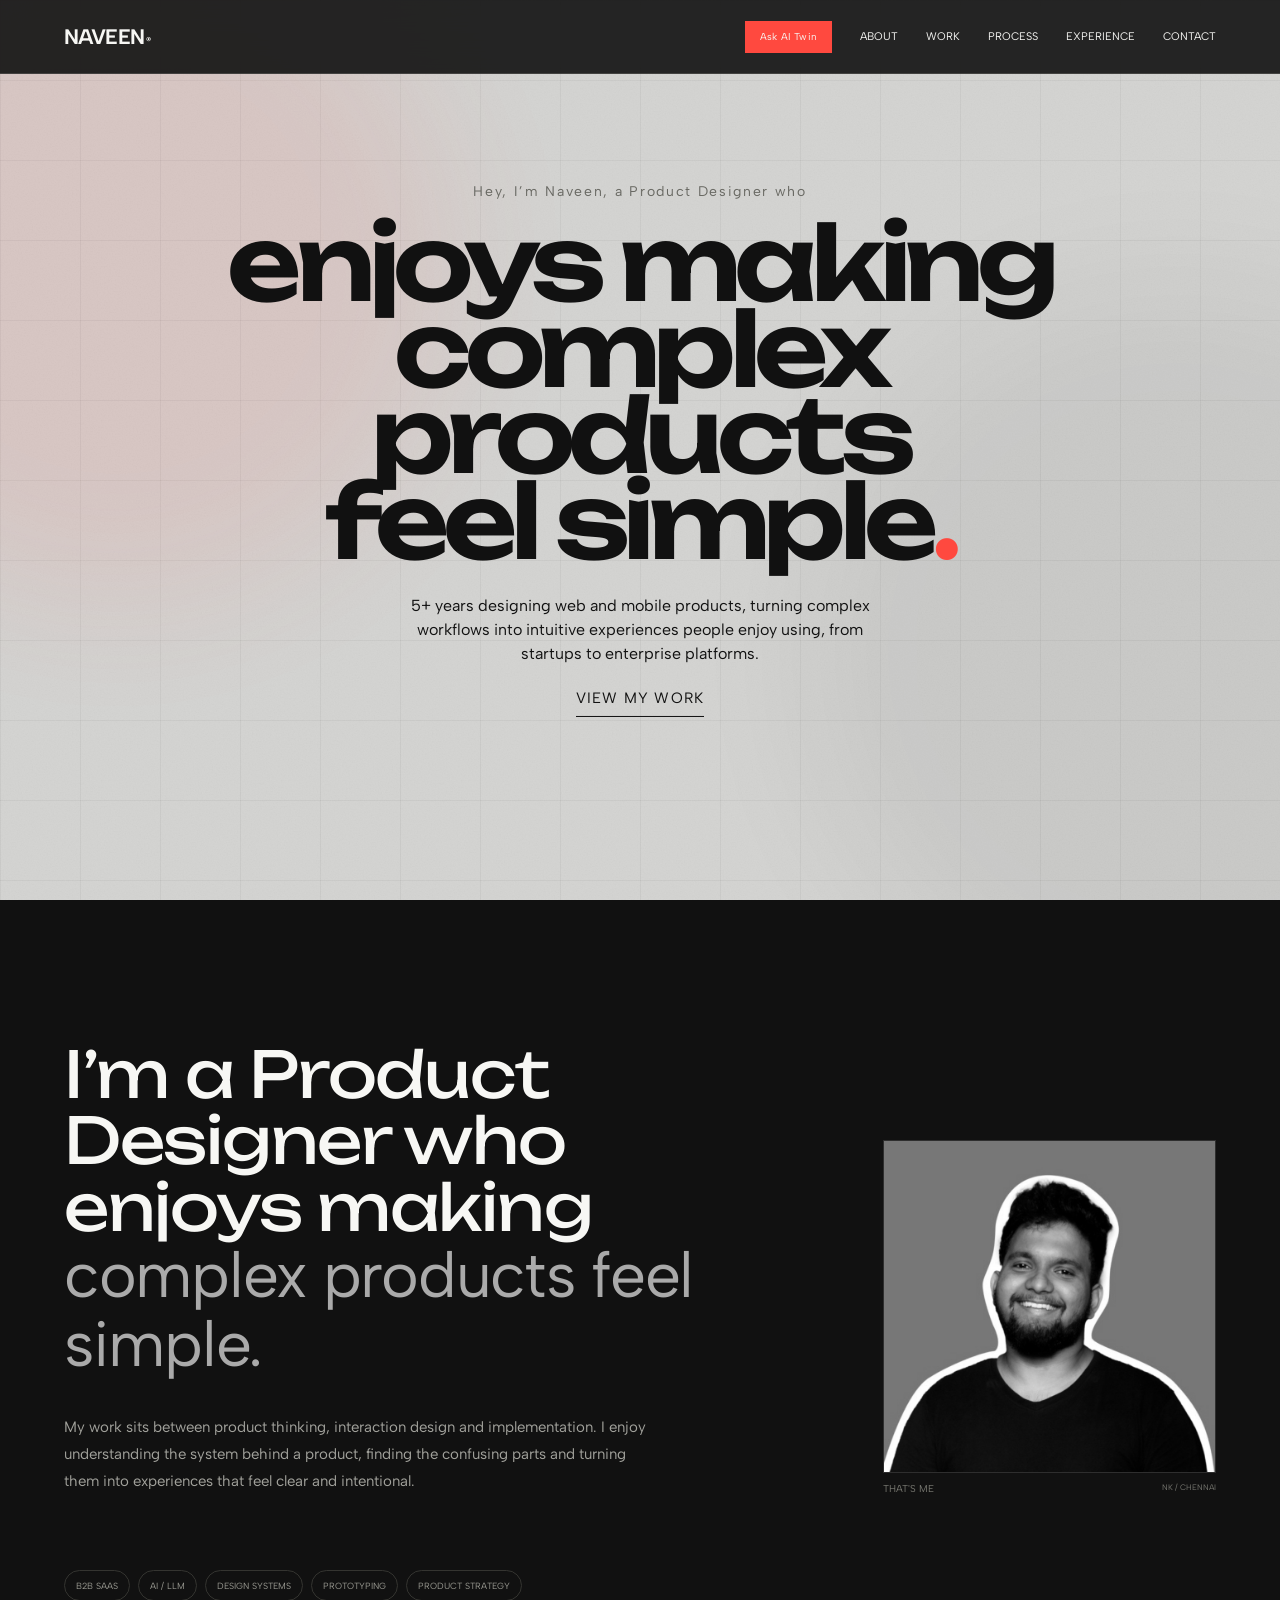
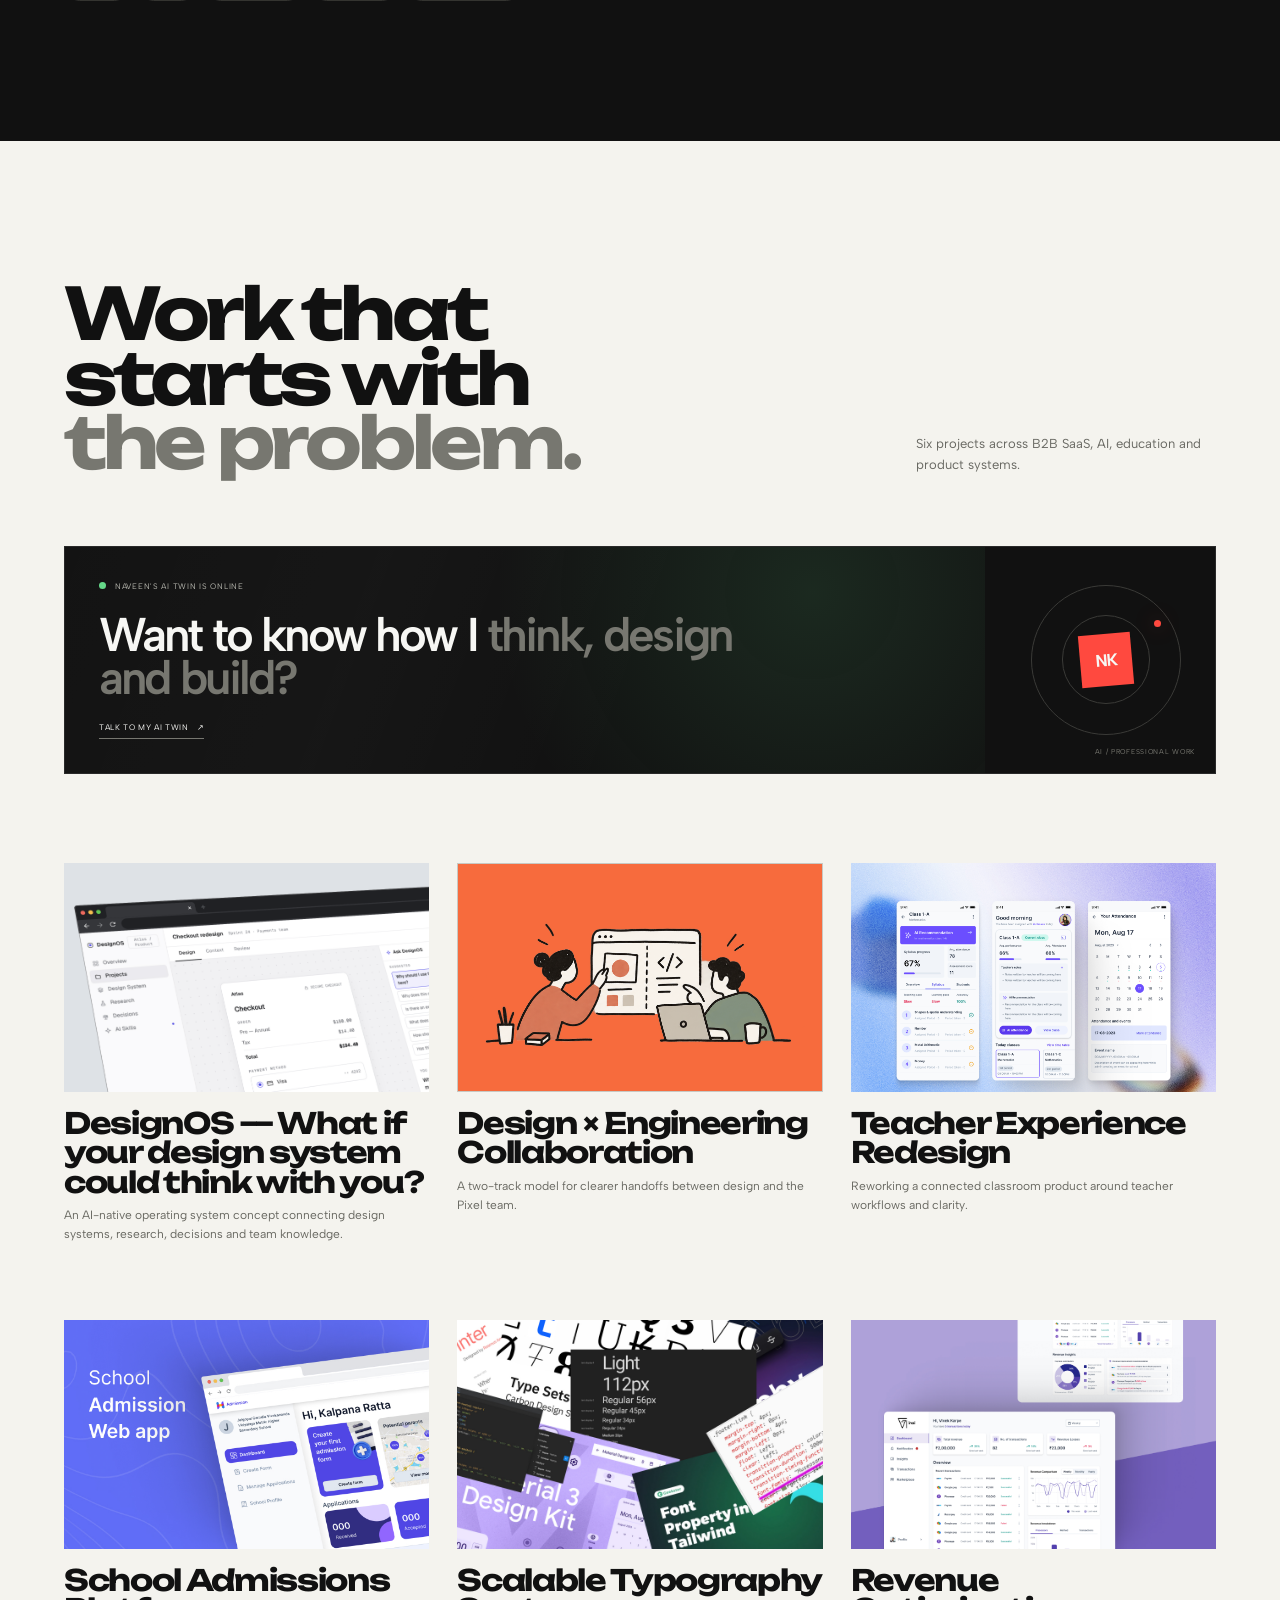
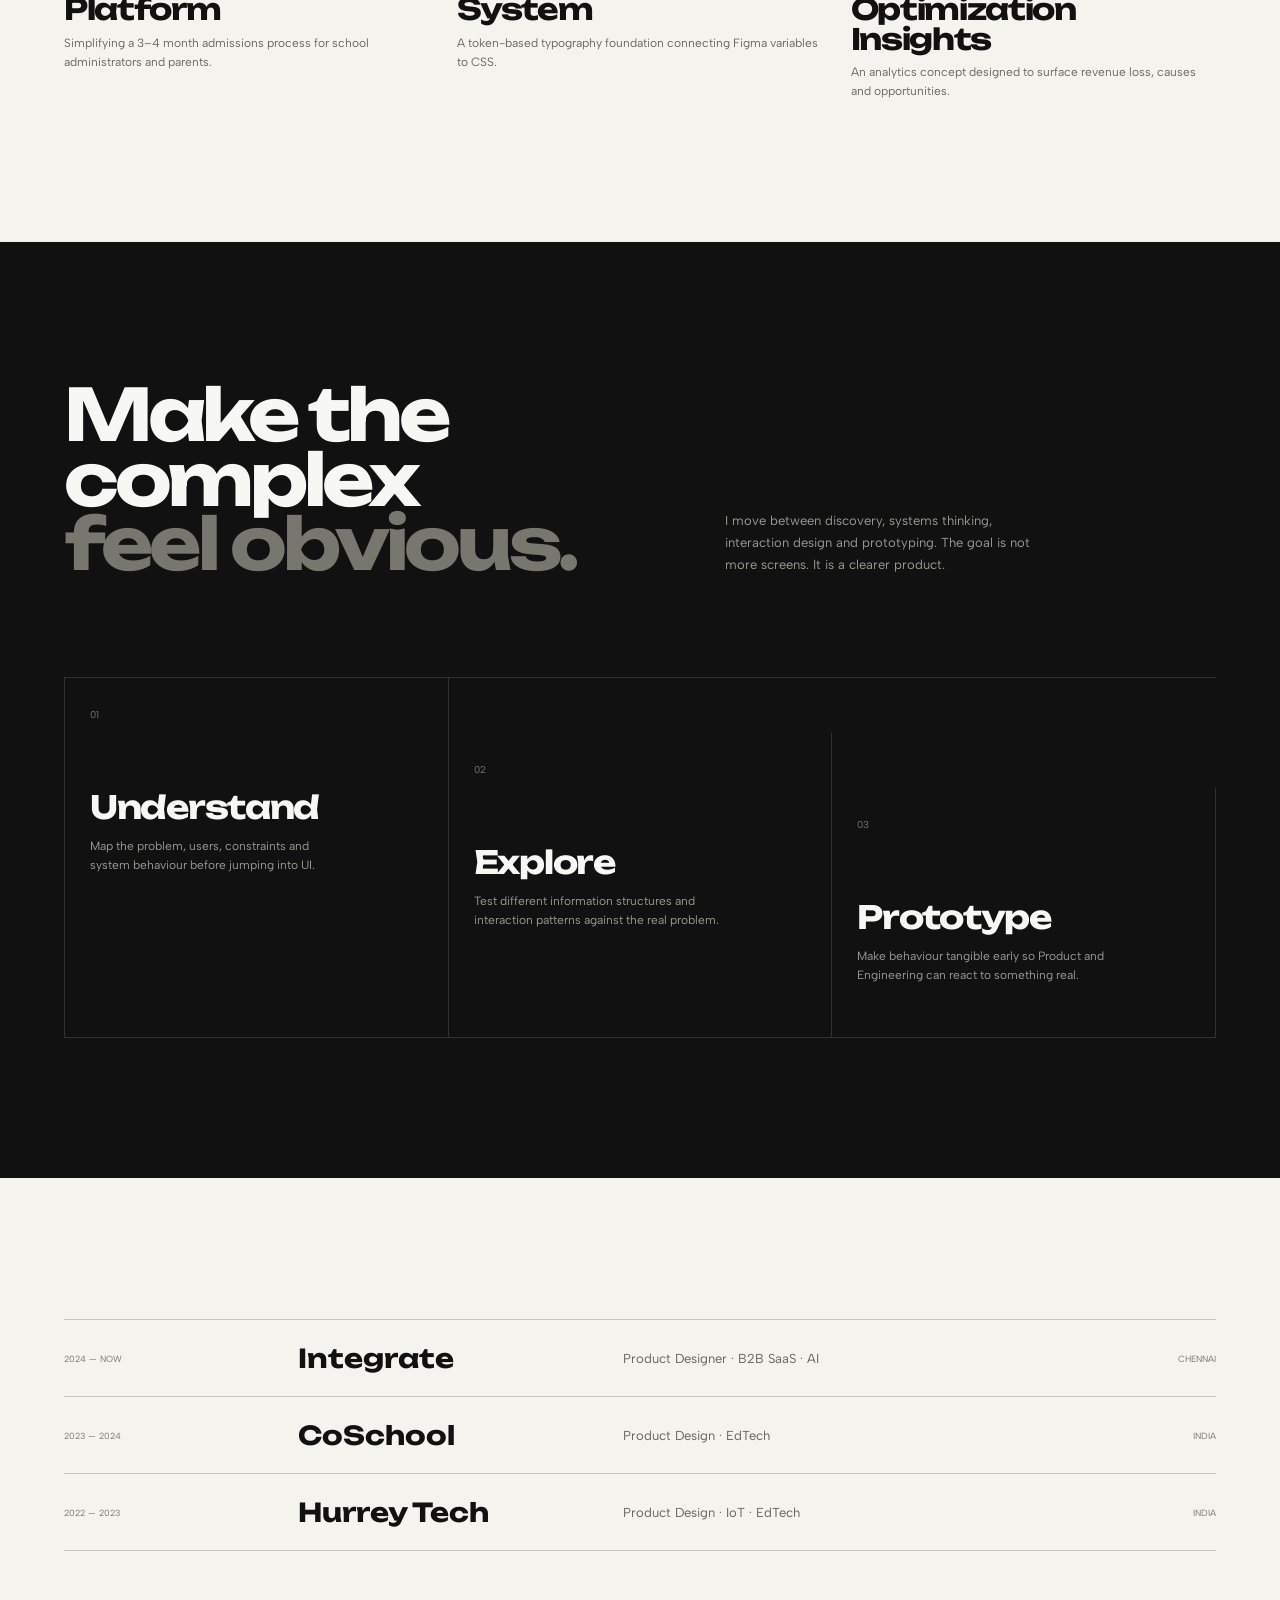
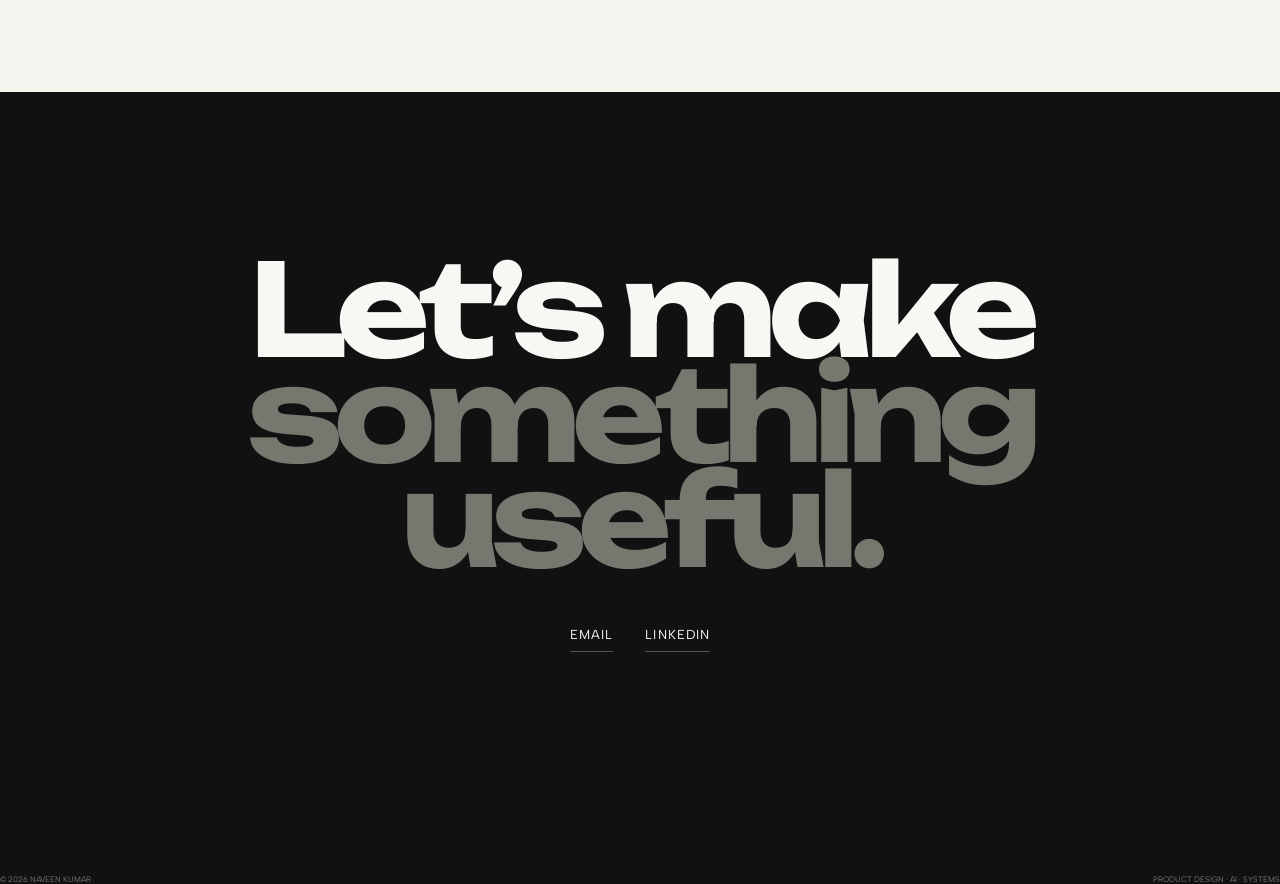
==== index.html @ 52f020a8 "added DesignOS — What if your design system could think with you?" ====
<!doctype html>
<html lang="en">
<head>
    <meta charset="UTF-8">
    <meta name="viewport" content="width=device-width, initial-scale=1.0">
    <title>Naveen Kumar | Product Designer</title>
    <meta name="description" content="Naveen Kumar is a Product Designer focused on B2B SaaS, AI, complex workflows, design systems and thoughtful digital experiences.">
    <meta name="author" content="Naveen Kumar">
    <meta name="theme-color" content="#111111">
    <link rel="canonical" href="https://naveendesigns.github.io/portfolio/">
    <link rel="icon" type="image/jpeg" href="assets/naveenprofile.jpeg">
    <link rel="apple-touch-icon" href="assets/naveenprofile.jpeg">
    <meta property="og:type" content="website">
    <meta property="og:title" content="Naveen Kumar | Product Designer">
    <meta property="og:description" content="Product Designer focused on B2B SaaS, AI, systems and complex workflows.">
    <meta property="og:url" content="https://naveendesigns.github.io/portfolio/">
    <meta name="twitter:card" content="summary_large_image">
    <link rel="preconnect" href="https://fonts.googleapis.com">
    <link rel="preconnect" href="https://fonts.gstatic.com" crossorigin>
    <link href="https://fonts.googleapis.com/css2?family=Albert+Sans:wght@400;500;600;700;800&family=Unbounded:wght@400;500;600;700;800&display=swap" rel="stylesheet">
    <link rel="stylesheet" href="style.css"><link rel="stylesheet" href="editorial-fonts.css"><link rel="stylesheet" href="font-scale.css"><link rel="stylesheet" href="hero-card.css"><link rel="stylesheet" href="font-system.css"><link rel="stylesheet" href="hero-motion.css"><link rel="stylesheet" href="typography-image.css"><link rel="stylesheet" href="home-thumbnail.css"><link rel="stylesheet" href="ai-twin.css">
</head>
<body>
    <a class="skip-link" href="#main">Skip to content</a>
    <nav class="site-nav" aria-label="Primary navigation"><a class="brand" href="#top">NAVEEN<span>®</span></a><div class="nav-links"><a href="#about">About</a><a href="#work">Work</a><a href="#process">Process</a><a href="#experience">Experience</a><a href="#contact">Contact</a></div><a class="ai-twin-nav" href="#ai-twin">Ask AI Twin</a><button class="menu-toggle" aria-label="Open menu" aria-expanded="false">MENU</button></nav>
    <div class="mobile-menu" aria-hidden="true"><a href="#about">About</a><a href="#work">Work</a><a href="#process">Process</a><a href="#experience">Experience</a><a href="#contact">Contact</a></div>
    <main id="main">
        <section class="hero" id="top" aria-labelledby="hero-title"><div class="hero-canvas"><div class="hero-center"><p class="hero-kicker">Hey, I’m Naveen, a Product Designer who</p><h1 id="hero-title" tabindex="0" role="button" aria-controls="editorial-card" aria-expanded="true"><span>enjoys making</span><span>complex products</span><span>feel simple<span class="dot">.</span></span></h1><p class="hero-intro">5+ years designing web and mobile products, turning complex workflows into intuitive experiences people enjoy using, from startups to enterprise platforms.</p><a class="hero-cta" href="#work">VIEW MY WORK</a></div><div class="hero-card" id="editorial-card" aria-label="Personal notes"><div class="hero-card-top"><span>NK</span><button class="card-close" type="button" aria-label="Close personal card">×</button></div><div class="hero-card-copy"><div class="hero-emoji" aria-hidden="true">🧠</div><h2 class="card-title">I like products with a point.</h2><p class="card-description">If it makes someone’s day a little easier, happier, or better, I’m interested.</p></div><div class="hero-card-controls" aria-label="Personal card navigation"><button class="card-nav card-prev" type="button" aria-label="Previous card"><span>←</span><span>PREVIOUS</span></button><span class="card-progress" aria-live="polite">01 / 05</span><button class="card-nav card-next" type="button" aria-label="Next card"><span>NEXT</span><span>→</span></button></div></div><div class="hero-bottom"><span>CHENNAI / INDIA</span><span class="hero-rule"></span><span>B2B SAAS · AI / LLM · SYSTEMS</span></div></div></section>
        <section class="about section-dark" id="about"><div class="about-layout"><div class="about-copy"><p class="display-copy">I’m a Product Designer who enjoys making <em>complex products feel simple.</em></p><p class="body-copy">My work sits between product thinking, interaction design and implementation. I enjoy understanding the system behind a product, finding the confusing parts and turning them into experiences that feel clear and intentional.</p></div><div class="portrait-panel"><div class="portrait-frame"><img src="assets/naveenprofile.jpeg" alt="Naveen Kumar smiling in a black shirt"></div><div class="portrait-caption"><span>THAT'S ME</span><span>NK / CHENNAI</span></div></div></div><div class="about-tags"><span>B2B SAAS</span><span>AI / LLM</span><span>DESIGN SYSTEMS</span><span>PROTOTYPING</span><span>PRODUCT STRATEGY</span></div></section>
        <section class="work section-light" id="work"><div class="section-heading-row"><h2>Work that starts with<br><em>the problem.</em></h2><p>Six projects across B2B SaaS, AI, education and product systems.</p></div>
        <div class="ai-twin-wrap">
            <a class="ai-twin-card" id="ai-twin" href="#ai-twin" aria-label="Open Naveen's AI Twin">
                <div class="ai-twin-content">
                    <div class="ai-twin-status"><span class="ai-twin-status-dot" aria-hidden="true"></span><span>Naveen's AI Twin is online</span></div>
                    <h3 class="ai-twin-title">Want to know how I <em>think, design and build?</em></h3>
                    <span class="ai-twin-cta">TALK TO MY AI TWIN <span aria-hidden="true">↗</span></span>
                </div>
                <div class="ai-twin-action" aria-hidden="true"><div class="ai-twin-orbit"><div class="ai-twin-mark">NK</div></div></div>
            </a>
        </div>
        <div class="projects-grid">
            <a class="project-card project-featured" href="case-studies/designos.html"><div class="project-visual visual-campaign"><img src="assets/DesignOS.png" alt="DesignOS" loading="lazy"></div><h3>DesignOS — What if your design system could think with you?</h3><p>An AI-native operating system concept connecting design systems, research, decisions and team knowledge.</p></a>
            <a class="project-card" href="case-studies/design-engineering-collaboration.html"><div class="project-visual visual-system"><img src="assets/design-engineering-collaboration.png" alt="Design × Engineering Collaboration" loading="lazy"></div><h3>Design × Engineering Collaboration</h3><p>A two-track model for clearer handoffs between design and the Pixel team.</p></a>
            <a class="project-card" href="case-studies/teacher-experience.html"><div class="project-visual visual-teacher"><img src="assets/teacher-experience.jpg" alt="Teacher Experience Redesign" loading="lazy"></div><h3>Teacher Experience Redesign</h3><p>Reworking a connected classroom product around teacher workflows and clarity.</p></a>
            <a class="project-card" href="case-studies/school-admissions.html"><div class="project-visual visual-admissions"><img src="assets/school-admissions.jpg" alt="School Admissions Platform" loading="lazy"></div><h3>School Admissions Platform</h3><p>Simplifying a 3–4 month admissions process for school administrators and parents.</p></a>
            <a class="project-card" href="case-studies/typography-system-native.html"><div class="project-visual visual-type"><img src="assets/typographysystem.jpg" alt="Scalable Typography System" loading="lazy"></div><h3>Scalable Typography System</h3><p>A token-based typography foundation connecting Figma variables to CSS.</p></a>
            <a class="project-card" href="case-studies/revenue-optimization.html"><div class="project-visual visual-revenue"><img src="assets/revenue-optimization.jpg" alt="Revenue Optimization Insights" loading="lazy"></div><h3>Revenue Optimization Insights</h3><p>An analytics concept designed to surface revenue loss, causes and opportunities.</p></a>
        </div></section>
        <section class="process section-dark" id="process"><div class="process-heading"><h2>Make the complex<br><em>feel obvious.</em></h2><p>I move between discovery, systems thinking, interaction design and prototyping. The goal is not more screens. It is a clearer product.</p></div><div class="process-grid"><article><span>01</span><h3>Understand</h3><p>Map the problem, users, constraints and system behaviour before jumping into UI.</p></article><article><span>02</span><h3>Explore</h3><p>Test different information structures and interaction patterns against the real problem.</p></article><article><span>03</span><h3>Prototype</h3><p>Make behaviour tangible early so Product and Engineering can react to something real.</p></article></div></section>
        <section class="experience section-light" id="experience"><div class="experience-list"><div class="experience-row"><span class="year">2024 — NOW</span><strong>Integrate</strong><span>Product Designer · B2B SaaS · AI</span><span>CHENNAI</span></div><div class="experience-row"><span class="year">2023 — 2024</span><strong>CoSchool</strong><span>Product Design · EdTech</span><span>INDIA</span></div><div class="experience-row"><span class="year">2022 — 2023</span><strong>Hurrey Tech</strong><span>Product Design · IoT · EdTech</span><span>INDIA</span></div></div></section>
        <section class="contact section-dark" id="contact"><div class="contact-inner"><h2>Let’s make<br><em>something useful.</em></h2><div class="contact-links"><a href="mailto:naveenmm26@gmail.com">EMAIL</a><a href="https://www.linkedin.com/in/naveenux/" target="_blank" rel="noopener">LINKEDIN</a></div></div></section>
    </main>
    <footer class="site-footer"><span>© 2026 NAVEEN KUMAR</span><span>PRODUCT DESIGN · AI · SYSTEMS</span></footer>
    <script src="https://cdn.jsdelivr.net/npm/gsap@3.12.5/dist/gsap.min.js"></script><script src="script.js"></script>
</body>
</html>
---- style.css ----
:root {
    --bg: #111111;
    --canvas: #d4d4d2;
    --paper: #f4f3ee;
    --ink: #111111;
    --muted: #686862;
    --line: rgba(17, 17, 17, 0.16);
    --dark-line: rgba(244, 243, 238, 0.14);
    --accent: #ff493f;
    --white: #f7f7f4;
    --pixel: 'Pixelify Sans', sans-serif;
    --body: 'Inter', sans-serif;
    --mono: 'Space Mono', monospace;
    --ease: cubic-bezier(0.22, 1, 0.36, 1);
    --gutter: clamp(20px, 5vw, 72px);
}
*{margin:0;padding:0;box-sizing:border-box}
html{scroll-behavior:smooth}
body{background:var(--bg);color:var(--ink);font-family:var(--body);overflow-x:hidden;-webkit-font-smoothing:antialiased}
body.menu-open{overflow:hidden}
a{color:inherit;text-decoration:none}button{font:inherit}button,a{-webkit-tap-highlight-color:transparent}::selection{background:var(--accent);color:var(--white)}
.skip-link{position:fixed;left:16px;top:-100px;z-index:999;padding:10px 14px;background:var(--accent);color:var(--white);font-family:var(--mono);font-size:11px}.skip-link:focus{top:16px}
.site-nav{position:fixed;z-index:100;top:0;left:0;width:100%;height:74px;padding:0 var(--gutter);display:flex;align-items:center;justify-content:space-between;color:var(--ink);opacity:0;transform:translateY(-100%);pointer-events:none;transition:transform .45s var(--ease),opacity .35s ease,background .4s var(--ease),color .4s var(--ease)}.site-nav.scrolled{opacity:1;transform:translateY(0);pointer-events:auto;background:rgba(17,17,17,.9);color:var(--white);border-bottom:1px solid var(--dark-line);backdrop-filter:blur(14px)}
.brand{font-family:var(--pixel);font-size:19px;font-weight:700;letter-spacing:-.04em}.brand span{font-family:var(--body);font-size:9px;margin-left:2px}.nav-links{display:flex;gap:28px;font-family:var(--mono);font-size:10px;text-transform:uppercase}.nav-links a,.mobile-menu a{transition:color .25s ease}.nav-links a:hover,.mobile-menu a:hover{color:var(--accent)}.menu-toggle{display:none;border:0;background:transparent;color:inherit;font-family:var(--mono);font-size:10px;cursor:pointer}.mobile-menu{display:none}
.hero{min-height:100vh;padding:0;background:var(--canvas)}.hero-canvas{position:relative;min-height:100vh;overflow:hidden;background:var(--canvas);border:0;width:100vw;margin:0}.hero-canvas:before{content:'';position:absolute;inset:0;background-image:linear-gradient(rgba(17,17,17,.045) 1px,transparent 1px),linear-gradient(90deg,rgba(17,17,17,.045) 1px,transparent 1px);background-size:80px 80px;pointer-events:none}
.hero-corner{position:absolute;z-index:4;top:28px;display:flex;flex-direction:column;gap:2px;font-family:var(--mono);font-size:8px;line-height:1.4;letter-spacing:.04em}.hero-corner-left{left:30px}.hero-corner-right{right:30px;text-align:right;color:var(--muted)}.asterisk{font-size:13px;line-height:1}
.hero-center{position:absolute;z-index:2;top:50%;left:50%;width:min(920px,80%);transform:translate(-50%,-50%);text-align:center}.hero-kicker{margin-bottom:20px;font-family:var(--mono);font-size:10px;letter-spacing:.12em;color:var(--muted)}.hero h1{font-family:var(--pixel);font-size:clamp(56px,7.2vw,104px);font-weight:600;line-height:.84;letter-spacing:-.065em}.hero h1>span{display:block}.hero h1 .dot{color:var(--accent)}.hero-intro{max-width:500px;margin:30px auto 22px;font-family:var(--body);font-size:15px;line-height:1.5}.hero-cta{display:inline-flex;align-items:center;gap:9px;padding-bottom:6px;border-bottom:1px solid var(--ink);font-family:var(--mono);font-size:10px;letter-spacing:.08em;transition:color .25s ease,border-color .25s ease,gap .3s var(--ease)}.hero-cta:hover{color:var(--accent);border-color:var(--accent);gap:14px}
.hero-card{position:absolute;z-index:5;left:50%;top:51%;width:280px;min-height:238px;padding:18px 19px;transform:translate(-50%,-50%) rotate(-2deg);background:rgba(255,73,63,.7);color:var(--white);box-shadow:18px 24px 50px rgba(0,0,0,.15);backdrop-filter:blur(25px);-webkit-backdrop-filter:blur(25px);transition:none}.hero-card:hover{transform:translate(-50%,-50%) scale(1.025)}.hero-card-top,.hero-card-footer{display:flex;justify-content:space-between;align-items:center;font-family:var(--mono);font-size:7px;letter-spacing:.08em}.hero-card-top{padding-bottom:10px;border-bottom:1px solid rgba(255,255,255,.3)}.hero-emoji{margin-top:23px;font-size:36px;line-height:1}.hero-card p{width:205px;margin-top:15px;font-size:11px;line-height:1.35}.card-line{display:block;width:100%;height:1px;margin-top:23px;background:rgba(255,255,255,.3)}.hero-card-footer{margin-top:11px}.hero-bottom{position:absolute;z-index:4;left:30px;right:30px;bottom:26px;display:flex;align-items:center;gap:14px;font-family:var(--mono);font-size:7px;letter-spacing:.08em}.hero-rule{flex:1;height:1px;background:rgba(17,17,17,.2)}.scroll-cue{display:flex;align-items:center;justify-content:space-between;padding:12px 2px 0;color:#666;font-family:var(--mono);font-size:8px;letter-spacing:.08em}
.section-dark,.section-light{padding:clamp(90px,11vw,160px) var(--gutter)}.section-dark{background:var(--bg);color:var(--white)}.section-light{background:var(--paper);color:var(--ink)}
.section-label{margin-bottom:50px;font-family:var(--mono);font-size:9px;letter-spacing:.1em;color:var(--muted)}.section-dark .section-label{color:#777770}
.about-layout{display:grid;grid-template-columns:minmax(0,1.35fr) minmax(280px,.65fr);gap:clamp(50px,10vw,150px);align-items:end}.display-copy{max-width:900px;font-family:var(--body);font-size:clamp(38px,5vw,72px);line-height:.96;letter-spacing:-.055em}.display-copy em,.section-heading-row em,.process-heading em,.contact h2 em{color:#777770;font-style:normal}.body-copy{max-width:590px;margin-top:36px;color:#a2a29c;font-size:14px;line-height:1.8}.portrait-panel{justify-self:end;width:min(100%,340px)}.portrait-frame{overflow:hidden;aspect-ratio:1/1;background:#202020;border:1px solid #2e2e2e}.portrait-frame img{display:block;width:100%;height:100%;object-fit:cover;filter:grayscale(100%);transition:transform .8s var(--ease),filter .5s ease}.portrait-frame:hover img{transform:scale(1.03);filter:grayscale(0)}.portrait-caption{display:flex;justify-content:space-between;margin-top:9px;font-family:var(--mono);font-size:7px;color:#777770}.about-tags{display:flex;flex-wrap:wrap;gap:8px;margin-top:75px}.about-tags span{padding:9px 11px;border:1px solid #343430;border-radius:999px;font-family:var(--mono);font-size:8px;color:#999991}
.section-heading-row{display:grid;grid-template-columns:1.25fr .75fr;gap:40px;align-items:end;margin-bottom:70px}.section-heading-row h2,.process-heading h2{font-family:var(--body);font-size:clamp(42px,5.6vw,82px);line-height:.9;letter-spacing:-.06em;font-weight:600}.section-heading-row p{max-width:300px;justify-self:end;font-size:12px;line-height:1.6;color:var(--muted)}
.projects-grid{display:grid;grid-template-columns:repeat(3,minmax(0,1fr));gap:76px 28px}.project-card{display:block;cursor:pointer}.project-visual{position:relative;aspect-ratio:16/10;overflow:hidden;margin-bottom:17px;transition:transform .55s var(--ease)}.project-card:hover .project-visual{transform:translateY(-5px)}.project-meta{display:flex;justify-content:space-between;gap:20px;font-family:var(--mono);font-size:8px;color:#777770;letter-spacing:.05em}.project-card h3{margin-top:10px;font-family:var(--body);font-size:clamp(22px,2.2vw,31px);line-height:1;letter-spacing:-.045em}.project-card h3 span{display:inline-block;margin-left:5px;font-family:var(--body);font-size:15px;transition:transform .3s var(--ease)}.project-card:hover h3 span{transform:translate(5px,-4px)}.project-card p{max-width:500px;margin-top:9px;color:#696962;font-size:11px;line-height:1.6}
.visual-campaign{background:#171717;color:var(--white)}.visual-label{position:absolute;top:16px;left:18px;font-family:var(--body);font-size:46px;color:#f4f3ee}.visual-node{position:absolute;padding:11px 14px;border:1px solid #555;font-family:var(--mono);font-size:8px;background:#202020}.node-a{left:12%;top:48%}.node-b{left:44%;top:28%;background:var(--accent);border-color:var(--accent)}.node-c{right:10%;bottom:17%}.visual-connection{position:absolute;left:22%;top:50%;width:53%;height:1px;background:#777;transform:rotate(-13deg);transform-origin:left center}
.visual-system{background:#e7e7e3;border:1px solid #c8c8c2}.system-word{position:absolute;left:8%;top:40%;font-family:var(--body);font-size:clamp(30px,4vw,58px)}.system-word.right{right:7%;left:auto;top:58%}.system-cross{position:absolute;left:50%;top:50%;transform:translate(-50%,-50%);font-size:28px;color:var(--accent)}.system-grid-lines{position:absolute;inset:0;background:linear-gradient(rgba(0,0,0,.07) 1px,transparent 1px),linear-gradient(90deg,rgba(0,0,0,.07) 1px,transparent 1px);background-size:55px 55px}
.visual-teacher{display:grid;place-items:center;background:#c9d8cc}.ui-window{width:72%;padding:18px;background:#f3f3ef;box-shadow:18px 18px 0 rgba(17,17,17,.08)}.ui-bar{width:28%;height:4px;margin-bottom:24px;background:#111}.ui-title{margin-bottom:12px;font-family:var(--mono);font-size:7px;color:#777}.ui-row{display:grid;grid-template-columns:55px 1fr 24px;align-items:center;padding:12px 0;border-top:1px solid #d6d6d0;font-size:9px}.ui-row i{font-family:var(--mono);font-size:7px;font-style:normal;text-align:right}
.visual-admissions{background:#e7e0d3}.admit-number{position:absolute;left:8%;top:10%;font-family:var(--body);font-size:96px;line-height:1;color:#2a2824}.admit-card{position:absolute;left:29%;top:29%;width:42%;padding:18px;background:#fbfaf6;box-shadow:16px 16px 0 rgba(17,17,17,.07)}.admit-card.offset{left:43%;top:49%;transform:rotate(3deg)}.admit-card span,.admit-card small{display:block;font-family:var(--mono);font-size:6px;color:#777}.admit-card strong{display:block;margin:16px 0 13px;font-family:var(--body);font-size:26px}
.visual-type{background:#111;color:#f4f3ee}.type-a{position:absolute;left:8%;top:12%;font-family:var(--body);font-size:96px}.type-b{position:absolute;right:8%;top:20%;font-family:var(--mono);font-size:12px;color:var(--accent)}.type-c,.type-d,.type-e{position:absolute;font-family:var(--body);font-size:40px;color:#555}.type-c{left:13%;bottom:12%}.type-d{left:49%;bottom:12%;color:#777}.type-e{right:12%;bottom:12%;color:#aaa}
.visual-revenue{background:#d8d8d2}.revenue-value{position:absolute;left:8%;top:10%;font-family:var(--body);font-size:78px}.revenue-line{position:absolute;left:28%;right:9%;top:46%;height:2px;background:#111;transform:rotate(-6deg)}.revenue-bars{position:absolute;left:28%;right:9%;bottom:14%;height:30%;display:flex;align-items:end;gap:10px}.revenue-bars i{display:block;flex:1;background:#111}.revenue-bars i:nth-child(1){height:35%}.revenue-bars i:nth-child(2){height:54%}.revenue-bars i:nth-child(3){height:45%}.revenue-bars i:nth-child(4){height:72%;background:var(--accent)}.revenue-bars i:nth-child(5){height:90%}.visual-revenue>span:last-child{position:absolute;right:9%;top:12%;font-family:var(--mono);font-size:7px}
.process-heading{display:grid;grid-template-columns:1.1fr .9fr;gap:60px;align-items:end}.process-heading p{max-width:330px;color:#999991;font-size:13px;line-height:1.7}.process-grid{display:grid;grid-template-columns:repeat(3,1fr);margin-top:100px;border-top:1px solid var(--dark-line);border-left:1px solid var(--dark-line)}.process-grid article{min-height:250px;padding:25px;border-right:1px solid var(--dark-line);border-bottom:1px solid var(--dark-line)}.process-grid article:nth-child(2){margin-top:55px}.process-grid article:nth-child(3){margin-top:110px}.process-grid span{font-family:var(--mono);font-size:9px;color:#777770}.process-grid h3{margin-top:65px;font-family:var(--body);font-size:30px;letter-spacing:-.04em}.process-grid p{max-width:260px;margin-top:10px;color:#999991;font-size:11px;line-height:1.6}
.experience-list{border-top:1px solid #c8c7c0}.experience-row{display:grid;grid-template-columns:.7fr 1fr 1.35fr .55fr;gap:25px;align-items:center;padding:22px 0;border-bottom:1px solid #c8c7c0;font-size:12px}.experience-row .year,.experience-row span:last-child{font-family:var(--mono);font-size:8px;color:#777770}.experience-row strong{font-family:var(--body);font-size:24px;font-weight:600}.experience-row span:nth-child(3){color:#666660}.experience-row span:last-child{text-align:right}
.contact{min-height:78vh}.contact-inner{display:flex;flex-direction:column;align-items:center;text-align:center}.contact-kicker{font-family:var(--mono);font-size:8px;letter-spacing:.1em;color:#777770}.contact h2{margin-top:24px;font-family:var(--body);font-size:clamp(58px,10vw,145px);line-height:.82;letter-spacing:-.07em}.contact-links{display:flex;gap:25px;margin-top:55px}.contact-links a{padding-bottom:7px;border-bottom:1px solid #555;font-family:var(--mono);font-size:9px;letter-spacing:.08em;transition:color .25s ease,border-color .25s ease}.contact-links a:hover{color:var(--accent);border-color:var(--accent)}.site-footer{display:flex;justify-content:space-between;align-items:center;margin-top:auto;padding-top:80px;font-family:var(--mono);font-size:7px;color:#777770}
@media(max-width:900px){.nav-links{display:none}.menu-toggle{display:block}.site-nav{height:64px;padding:0 20px}.hero-canvas{min-height:100vh}.hero-center{width:min(700px,88%)}.about-layout,.section-heading-row,.process-heading{grid-template-columns:1fr}.portrait-panel{justify-self:start;margin-top:50px}.section-heading-row p{justify-self:start}.process-grid{grid-template-columns:1fr;margin-top:60px}.process-grid article:nth-child(2),.process-grid article:nth-child(3){margin-top:0}.projects-grid{grid-template-columns:repeat(3,minmax(0,1fr))}.experience-row{grid-template-columns:.7fr 1fr 1.2fr .5fr}}
@media(max-width:700px){.site-nav{height:60px}.hero-canvas{min-height:100vh}.hero-corner-left{left:20px}.hero-corner-right{right:20px}.hero-bottom{left:20px;right:20px;bottom:20px}.hero-center{width:88%}.hero h1{font-size:clamp(50px,15vw,78px)}.hero-card{width:240px;min-height:215px}.section-dark,.section-light{padding:90px 20px}.projects-grid{grid-template-columns:1fr;gap:55px}.experience-row{grid-template-columns:1fr 1fr;gap:8px}.experience-row span:nth-child(3){grid-column:1/-1}.experience-row span:last-child{text-align:left}.contact h2{font-size:clamp(42px,14vw,72px);max-width:100%;overflow-wrap:break-word}.contact-links{flex-wrap:wrap;justify-content:center}.site-footer{gap:20px;flex-wrap:wrap}}
---- editorial-fonts.css ----
:root{
    --handwritten:'Kalam',cursive;
}

/* The reference uses a clear three-layer type system: display, handwritten personality, and utility mono. */
.site-nav .brand{font-family:var(--body);font-weight:700}
.mobile-menu a{font-family:var(--body);font-weight:700}

/* Keep Pixelify Sans exclusive to the homepage hero. */
.display-copy,.section-heading-row h2,.process-heading h2,.project-card h3,
.visual-label,.system-word,.admit-number,.admit-card strong,.type-a,.type-c,.type-d,.type-e,
.revenue-value,.process-grid h3,.experience-row strong,.contact h2,
.case-hero h1,.case-content h2,.case-next strong{font-family:var(--body)}

/* Handwritten layer for the personal, human part of the portfolio. */
.display-copy{font-family:var(--handwritten);font-weight:400;letter-spacing:-.02em;line-height:1.04}
.display-copy em{font-family:var(--handwritten);font-style:normal;color:#aaa}
.portrait-caption span:first-child{font-family:var(--handwritten);font-size:10px}

/* Editorial display type stays clean and recruiter-friendly outside the personal intro. */
.section-heading-row h2,.process-heading h2,.contact h2{font-weight:700}
.project-card h3,.experience-row strong,.case-hero h1,.case-content h2,.case-next strong{font-weight:700}
.visual-label,.system-word,.admit-number,.type-a,.type-c,.type-d,.type-e,.revenue-value{font-weight:800}
---- font-scale.css ----
/* Slightly larger editorial type scale */
body{font-size:16px}
.brand{font-size:21px}.brand span{font-size:10px}.nav-links,.menu-toggle{font-size:11px}
.hero-kicker{font-size:14px}.hero-intro{font-size:16px}.hero-cta{font-size:14px;padding-bottom:8px;gap:11px}.hero-card-top,.hero-card-footer,.hero-bottom{font-size:10px}.hero-card p{font-size:12px}.scroll-cue{font-size:9px}.hero-corner{font-size:9px}
.hero-card{background:rgba(255,73,63,.7);backdrop-filter:blur(25px);-webkit-backdrop-filter:blur(25px)}
@media(min-width:901px){.hero h1{font-size:clamp(64px,8vw,116px)}.hero-cta{font-size:15px;padding-bottom:9px;gap:12px}}
.section-label{font-size:10px}.section-heading-row p,.process-heading p{font-size:13px}.body-copy{font-size:15px}.portrait-caption{font-size:8px}.about-tags span{font-size:9px}
.project-meta{font-size:9px}.project-card p{font-size:12px}.project-card h3{font-size:clamp(24px,2.3vw,33px)}.project-card h3 span{font-size:16px}.visual-node{font-size:9px}.type-b{font-size:13px}.ui-title,.ui-row i{font-size:8px}.ui-row{font-size:10px}.admit-card span,.admit-card small{font-size:7px}.revenue-value{font-size:84px}.visual-revenue>span:last-child{font-size:8px}
.process-grid span{font-size:10px}.process-grid h3{font-size:32px}.process-grid p{font-size:12px}.experience-row{font-size:13px}.experience-row .year,.experience-row span:last-child{font-size:9px}.experience-row strong{font-size:26px}
.contact-kicker{font-size:9px}.contact-links{gap:32px}.contact-links a{font-size:13px;padding-bottom:9px}.site-footer{font-size:8px}
.case-kicker,.case-label{font-size:10px}.case-summary{font-size:18px}.case-facts span{font-size:8px}.case-facts strong{font-size:20px}.case-content p,.case-content li{font-size:15px}.case-next{font-size:10px}.case-next strong{font-size:21px}
@media(max-width:700px){.brand{font-size:20px}.brand span{font-size:10px}.hero-kicker{font-size:9px}.hero-intro{font-size:14px}.hero-cta{font-size:12px;padding-bottom:8px;gap:10px}.hero-card-top,.hero-card-footer,.hero-bottom{font-size:7px}.hero-card p{font-size:10px}.hero-corner{font-size:8px}.section-label{font-size:9px}.body-copy{font-size:13px}.about-tags span{font-size:9px}.section-heading-row p{font-size:12px}.project-meta{font-size:9px}.project-card h3{font-size:27px}.project-card p{font-size:11px}.process-grid span{font-size:10px}.process-grid h3{font-size:29px}.process-grid p{font-size:12px}.experience-row{font-size:13px}.experience-row .year{font-size:9px}.experience-row strong{font-size:24px}.contact-links{gap:22px}.contact-links a{font-size:12px;padding-bottom:8px}.site-footer{font-size:8px}.case-kicker,.case-label{font-size:9px}.case-summary{font-size:14px}.case-content p,.case-content li{font-size:13px}}
---- hero-card.css ----
.hero-card{display:flex;flex-direction:column;min-height:270px;will-change:transform,opacity;transform-origin:center center}.hero-card-top{flex:0 0 auto}.card-close{border:0;background:transparent;color:inherit;padding:0 2px;font-family:var(--body);font-size:18px;font-weight:300;line-height:1;cursor:pointer;opacity:.9;transition:transform .35s var(--ease),opacity .25s ease}.card-close:hover{opacity:1;transform:rotate(90deg) scale(1.08)}.hero-emoji{flex:0 0 auto;width:100%}.hero-card-copy{min-height:94px;display:flex;flex-direction:column;justify-content:flex-start;width:100%}.card-title{margin-top:15px;width:100%;font-family:var(--body);font-size:19px;line-height:1.05;letter-spacing:-.045em;font-weight:600}.card-description{width:100%;margin-top:9px;font-size:10px;line-height:1.45}.hero-card-controls{display:grid;grid-template-columns:1fr auto 1fr;align-items:center;gap:10px;margin-top:auto;padding-top:14px;border-top:1px solid rgba(255,255,255,.3)}.card-nav{display:inline-flex;align-items:center;gap:6px;border:0;background:transparent;color:inherit;padding:4px 0;font-family:var(--mono);font-size:7px;letter-spacing:.08em;cursor:pointer;transition:gap .35s var(--ease),opacity .25s ease}.card-prev{justify-self:start}.card-next{justify-self:end}.card-prev:hover{gap:10px}.card-next:hover{gap:10px}.card-nav:focus-visible,.card-close:focus-visible{outline:1px solid var(--white);outline-offset:4px}.card-progress{font-family:var(--mono);font-size:7px;letter-spacing:.08em;opacity:.7}.hero-card.is-closed{pointer-events:none}.hero h1[role="button"]{cursor:pointer}.hero h1[role="button"]:focus-visible{outline:1px solid var(--ink);outline-offset:8px}

.notion-project-modal{position:fixed;inset:0;z-index:1000;display:flex;flex-direction:column;background:var(--ink);color:var(--white);opacity:0}.notion-project-shell{display:flex;flex-direction:column;width:100%;height:100%;min-height:0}.notion-project-bar{position:relative;z-index:1001;display:flex;align-items:center;justify-content:space-between;flex:0 0 74px;padding:0 var(--gutter);background:rgba(17,17,17,.9);color:var(--white);border-bottom:1px solid var(--dark-line);backdrop-filter:blur(14px);-webkit-backdrop-filter:blur(14px);font-family:var(--mono);font-size:10px;letter-spacing:.08em}.notion-project-brand{font-family:var(--pixel);font-size:19px;font-weight:700;letter-spacing:-.04em;color:inherit;text-decoration:none;line-height:1}.notion-project-actions{display:flex;align-items:center;gap:28px}.notion-project-actions a{color:inherit;text-decoration:none;transition:color .25s ease}.notion-project-actions a:hover{color:var(--accent)}.notion-project-close{border:0;background:transparent;color:inherit;padding:4px;font-family:var(--body);font-size:25px;font-weight:300;line-height:1;cursor:pointer;transition:transform .35s var(--ease),opacity .25s ease}.notion-project-close:hover{opacity:.7;transform:rotate(90deg)}.notion-project-close:focus-visible{outline:1px solid var(--white);outline-offset:5px}.notion-project-frame{flex:1;min-height:0;background:#fff}.notion-project-frame iframe{display:block;width:100%;height:100%;min-height:0;border:0;background:#fff}body.notion-project-open{overflow:hidden}

@media (max-width:768px){.site-nav{height:64px;padding:0 20px}.nav-links{display:none}.menu-toggle{display:block;position:relative;z-index:102;padding:12px 0;min-width:52px;text-align:right}.mobile-menu{position:fixed;z-index:99;top:64px;left:0;right:0;bottom:0;display:none;flex-direction:column;align-items:flex-start;justify-content:flex-start;gap:0;padding:32px 20px 40px;background:rgba(17,17,17,.98);color:var(--white);overflow-y:auto}.mobile-menu.open{display:flex}.mobile-menu a{display:block;width:100%;padding:18px 0;border-bottom:1px solid var(--dark-line);font-family:var(--pixel);font-size:clamp(30px,9vw,52px);line-height:1;letter-spacing:-.04em}.hero-card{width:min(280px,calc(100vw - 40px));min-height:260px;padding:17px 18px}.card-title{width:100%;font-size:18px}.card-description{width:100%;max-width:225px}.hero-card-controls{gap:7px}.card-nav{font-size:6.5px}.notion-project-bar{flex-basis:64px;padding:0 20px}.notion-project-brand{font-size:19px}.notion-project-actions{gap:14px}.notion-project-actions a{font-size:7px}.notion-project-close{font-size:23px}}

@media (prefers-reduced-motion:reduce){.card-close,.card-nav,.notion-project-close{transition:none}}
---- font-system.css ----
/* Typography experiment: only two typefaces across the portfolio UI. */
:root{
  --pixel:'Unbounded',sans-serif;
  --body:'Albert Sans',sans-serif;
  --mono:'Albert Sans',sans-serif;
  --handwritten:'Albert Sans',sans-serif;
}
html,body,button,input,textarea,select{font-family:'Albert Sans',sans-serif}
h1,h2,h3,h4,h5,h6,.brand,.mobile-menu a,.display-copy,.section-heading-row h2,.process-heading h2,.project-card h3,.visual-label,.system-word,.admit-number,.admit-card strong,.type-a,.type-c,.type-d,.type-e,.revenue-value,.process-grid h3,.experience-row strong,.contact h2,.case-hero h1,.case-content h2,.case-next strong{font-family:'Unbounded',sans-serif}
.display-copy{font-family:'Unbounded',sans-serif}
---- hero-motion.css ----
/* Hero background experiment: subtle film grain + slow ambient forms. Content remains untouched. */
.hero-canvas{isolation:isolate;background:var(--canvas)}

/* Keep the existing grid underneath the grain. */
.hero-canvas::before{z-index:0}

/* Fine photographic film grain. Random-looking monochrome noise, kept intentionally soft. */
.hero-canvas::after{content:'';position:absolute;z-index:1;inset:-15%;pointer-events:none;opacity:.13;background-image:url("data:image/svg+xml,%3Csvg viewBox='0 0 180 180' xmlns='http://www.w3.org/2000/svg'%3E%3Cfilter id='film'%3E%3CfeTurbulence type='fractalNoise' baseFrequency='.72' numOctaves='4' seed='29' stitchTiles='stitch'/%3E%3CfeColorMatrix type='saturate' values='0'/%3E%3C/filter%3E%3Crect width='100%25' height='100%25' filter='url(%23film)' opacity='.42'/%3E%3C/svg%3E");background-size:180px 180px;mix-blend-mode:multiply;animation:filmGrain 8s steps(7) infinite}

/* Two oversized, slow ambient forms remain behind the hero content. */
.hero-center::before,.hero-center::after{content:'';position:absolute;z-index:-1;pointer-events:none;border-radius:50%;filter:blur(70px);opacity:.18;will-change:transform}
.hero-center::before{width:52vw;height:52vw;max-width:720px;max-height:720px;left:-31vw;top:-28vh;background:rgba(255,73,63,.52);animation:heroAmbientA 28s ease-in-out infinite alternate}
.hero-center::after{width:58vw;height:58vw;max-width:820px;max-height:820px;right:-35vw;bottom:-34vh;background:rgba(17,17,17,.28);animation:heroAmbientB 34s ease-in-out infinite alternate}

@keyframes filmGrain{0%{transform:translate3d(0,0,0)}15%{transform:translate3d(-1.5%,1%,0)}30%{transform:translate3d(1%,-1.5%,0)}45%{transform:translate3d(1.5%,1.5%,0)}60%{transform:translate3d(-1%,-1%,0)}75%{transform:translate3d(1%,-1.5%,0)}100%{transform:translate3d(0,0,0)}}
@keyframes heroAmbientA{0%{transform:translate3d(0,0,0) scale(1)}50%{transform:translate3d(13vw,8vh,0) scale(1.12)}100%{transform:translate3d(4vw,17vh,0) scale(.94)}}
@keyframes heroAmbientB{0%{transform:translate3d(0,0,0) scale(1)}50%{transform:translate3d(-12vw,-9vh,0) scale(.92)}100%{transform:translate3d(-3vw,-18vh,0) scale(1.08)}}

@media (max-width:768px){
  .hero-canvas::after{opacity:.10;background-size:160px 160px}
  .hero-center::before,.hero-center::after{filter:blur(55px);opacity:.13}
}

@media (prefers-reduced-motion:reduce){
  .hero-canvas::after,.hero-center::before,.hero-center::after{animation:none}
}
---- typography-image.css ----
.project-card .visual-type:has(img){background:transparent;border:0}.project-card .visual-type img{display:block;width:100%;height:100%;object-fit:cover;object-position:center}.project-card:hover .visual-type img{transform:scale(1.03)}
.project-card .visual-teacher:has(img){background:transparent;border:0}.project-card .visual-teacher img{display:block;width:100%;height:100%;object-fit:cover;object-position:center}.project-card:hover .visual-teacher img{transform:scale(1.03)}
.project-card .visual-admissions:has(img){background:transparent;border:0}.project-card .visual-admissions img{display:block;width:100%;height:100%;object-fit:cover;object-position:center}.project-card:hover .visual-admissions img{transform:scale(1.03)}
.project-card .visual-revenue:has(img){background:transparent;border:0}.project-card .visual-revenue img{display:block;width:100%;height:100%;object-fit:cover;object-position:center}.project-card:hover .visual-revenue img{transform:scale(1.03)}

@media (max-width: 600px){
  .contact h2{font-size:clamp(38px,10vw,70px);letter-spacing:-.06em;}
}
---- home-thumbnail.css ----
.visual-system img,.visual-campaign img{display:block;width:100%;height:100%;object-fit:cover}
---- ai-twin.css ----
:root {
    --ai-green: #65d889;
}

.ai-twin-wrap {
    margin: 0 0 clamp(58px, 7vw, 90px);
}

.ai-twin-card {
    position: relative;
    display: grid;
    grid-template-columns: 1.35fr .65fr;
    gap: 30px;
    min-height: 190px;
    padding: clamp(24px, 3vw, 34px);
    overflow: hidden;
    background: var(--ink);
    color: var(--white);
    border: 1px solid #292929;
    cursor: pointer;
    isolation: isolate;
    transition: transform .55s var(--ease), border-color .35s ease;
}

.ai-twin-card::before {
    content: '';
    position: absolute;
    inset: 0;
    z-index: -1;
    background: radial-gradient(circle at 85% 20%, rgba(101,216,137,.12), transparent 32%), linear-gradient(110deg, transparent 0%, rgba(255,255,255,.025) 45%, transparent 70%);
    transform: translateX(-20%);
    transition: transform .8s var(--ease);
}

.ai-twin-card::after {
    content: 'AI / PROFESSIONAL WORK';
    position: absolute;
    right: 20px;
    bottom: 17px;
    font-family: var(--mono);
    font-size: 7px;
    letter-spacing: .1em;
    color: #777770;
}

.ai-twin-card:hover {
    transform: translateY(-5px);
    border-color: rgba(101,216,137,.45);
}

.ai-twin-card:hover::before {
    transform: translateX(8%);
}

.ai-twin-content {
    display: flex;
    flex-direction: column;
    justify-content: space-between;
    min-height: 130px;
}

.ai-twin-status {
    display: inline-flex;
    align-items: center;
    gap: 9px;
    width: fit-content;
    font-family: var(--mono);
    font-size: 8px;
    letter-spacing: .09em;
    text-transform: uppercase;
    color: #b5b5ad;
}

.ai-twin-status-dot {
    width: 7px;
    height: 7px;
    border-radius: 50%;
    background: var(--ai-green);
    box-shadow: 0 0 0 0 rgba(101,216,137,.5);
    animation: aiTwinPulse 1.8s ease-out infinite;
}

@keyframes aiTwinPulse {
    0% { box-shadow: 0 0 0 0 rgba(101,216,137,.5); opacity: 1; }
    55% { box-shadow: 0 0 0 7px rgba(101,216,137,0); opacity: .8; }
    100% { box-shadow: 0 0 0 0 rgba(101,216,137,0); opacity: 1; }
}

.ai-twin-title {
    max-width: 700px;
    margin-top: 22px;
    font-family: var(--body);
    font-size: clamp(30px, 3.7vw, 52px);
    line-height: .92;
    letter-spacing: -.06em;
    font-weight: 600;
}

.ai-twin-title em {
    color: #777770;
    font-style: normal;
}

.ai-twin-cta {
    display: inline-flex;
    align-items: center;
    gap: 8px;
    width: fit-content;
    margin-top: 22px;
    padding-bottom: 6px;
    border-bottom: 1px solid #777770;
    font-family: var(--mono);
    font-size: 8px;
    letter-spacing: .08em;
    color: var(--white);
    transition: color .25s ease, border-color .25s ease, gap .35s var(--ease);
}

.ai-twin-card:hover .ai-twin-cta {
    color: var(--ai-green);
    border-color: var(--ai-green);
    gap: 13px;
}

.ai-twin-action {
    display: flex;
    align-items: center;
    justify-content: flex-end;
    align-self: stretch;
}

.ai-twin-orbit {
    position: relative;
    width: min(150px, 20vw);
    aspect-ratio: 1;
    border: 1px solid #3a3a37;
    border-radius: 50%;
    display: grid;
    place-items: center;
    animation: aiTwinFloat 5s ease-in-out infinite;
}

.ai-twin-orbit::before,
.ai-twin-orbit::after {
    content: '';
    position: absolute;
    border: 1px solid #3a3a37;
    border-radius: 50%;
}

.ai-twin-orbit::before { inset: 20%; }

.ai-twin-orbit::after {
    width: 7px;
    height: 7px;
    right: 13%;
    top: 23%;
    border: 0;
    background: var(--accent);
    box-shadow: 0 0 20px rgba(255,73,63,.35);
}

.ai-twin-mark {
    width: 52px;
    height: 52px;
    display: grid;
    place-items: center;
    background: var(--accent);
    color: var(--white);
    font-family: var(--body);
    font-size: 17px;
    font-weight: 700;
    letter-spacing: -.05em;
    transform: rotate(-5deg);
    transition: transform .45s var(--ease);
}

.ai-twin-card:hover .ai-twin-mark {
    transform: rotate(0deg) scale(1.08);
}

@keyframes aiTwinFloat {
    0%, 100% { transform: translateY(0) rotate(-2deg); }
    50% { transform: translateY(-6px) rotate(1deg); }
}

@media (max-width: 760px) {
    .ai-twin-card {
        grid-template-columns: 1fr;
        min-height: 0;
    }

    .ai-twin-content { min-height: 0; }

    .ai-twin-action {
        justify-content: flex-start;
        margin-top: 22px;
    }

    .ai-twin-orbit { width: 110px; }

    .ai-twin-card::after { display: none; }
}

@media (prefers-reduced-motion: reduce) {
    .ai-twin-status-dot,
    .ai-twin-orbit { animation: none; }
}

/* AI Twin navigation CTA */
.ai-twin-nav {
    order: 2;
    display: inline-flex;
    align-items: center;
    justify-content: center;
    flex: 0 0 auto;
    margin-left: auto;
    margin-right: 28px;
    padding: 10px 14px;
    background: #ff493f;
    color: #f7f7f4;
    border: 1px solid #ff493f;
    font-family: var(--mono);
    font-size: 10px;
    line-height: 1;
    letter-spacing: .02em;
    text-transform: none;
    white-space: nowrap;
    transition: transform .3s var(--ease), background .25s ease, color .25s ease;
}

.ai-twin-nav:hover {
    background: #f7f7f4;
    color: #111111;
    transform: translateY(-2px);
}

.site-nav .brand { order: 1; }
.site-nav .nav-links { order: 3; }
.site-nav .menu-toggle { order: 4; }

@media (max-width: 760px) {
    .ai-twin-nav {
        margin-right: 16px;
        padding: 9px 11px;
        font-size: 9px;
    }
}
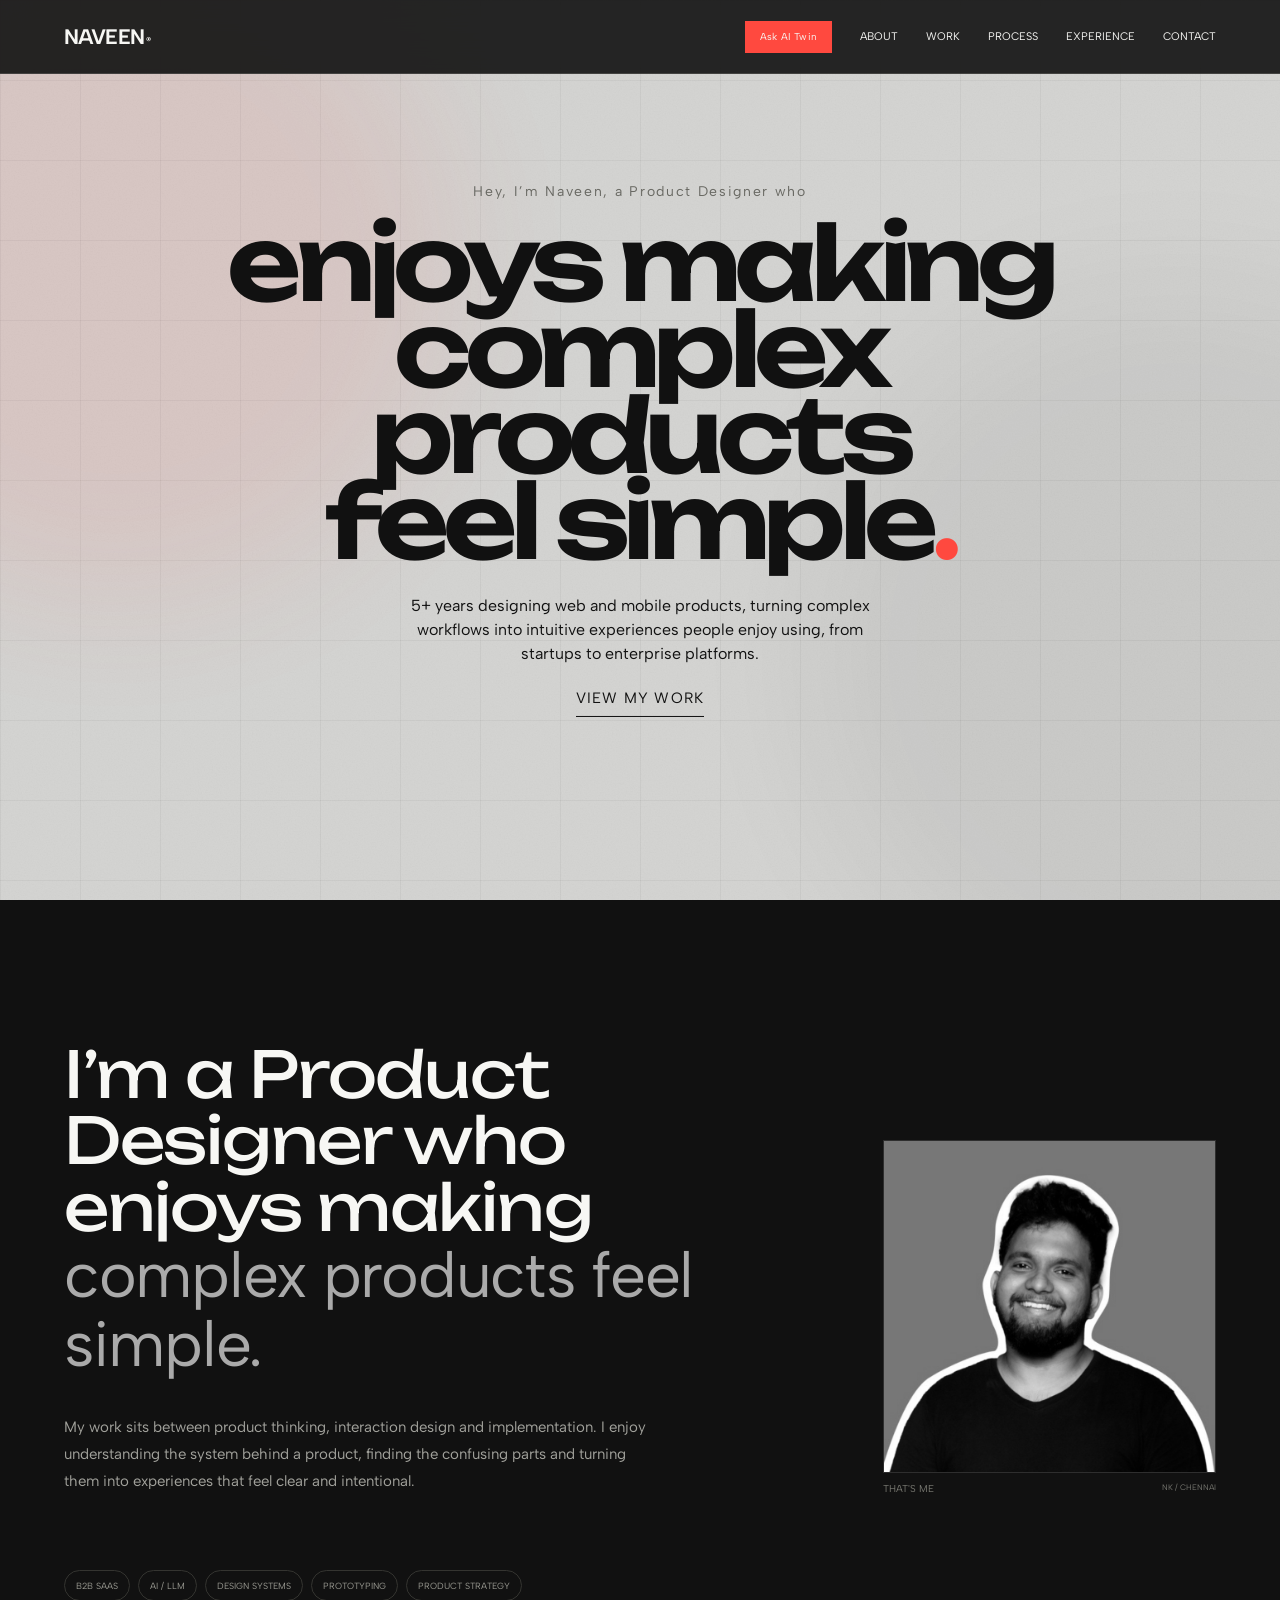
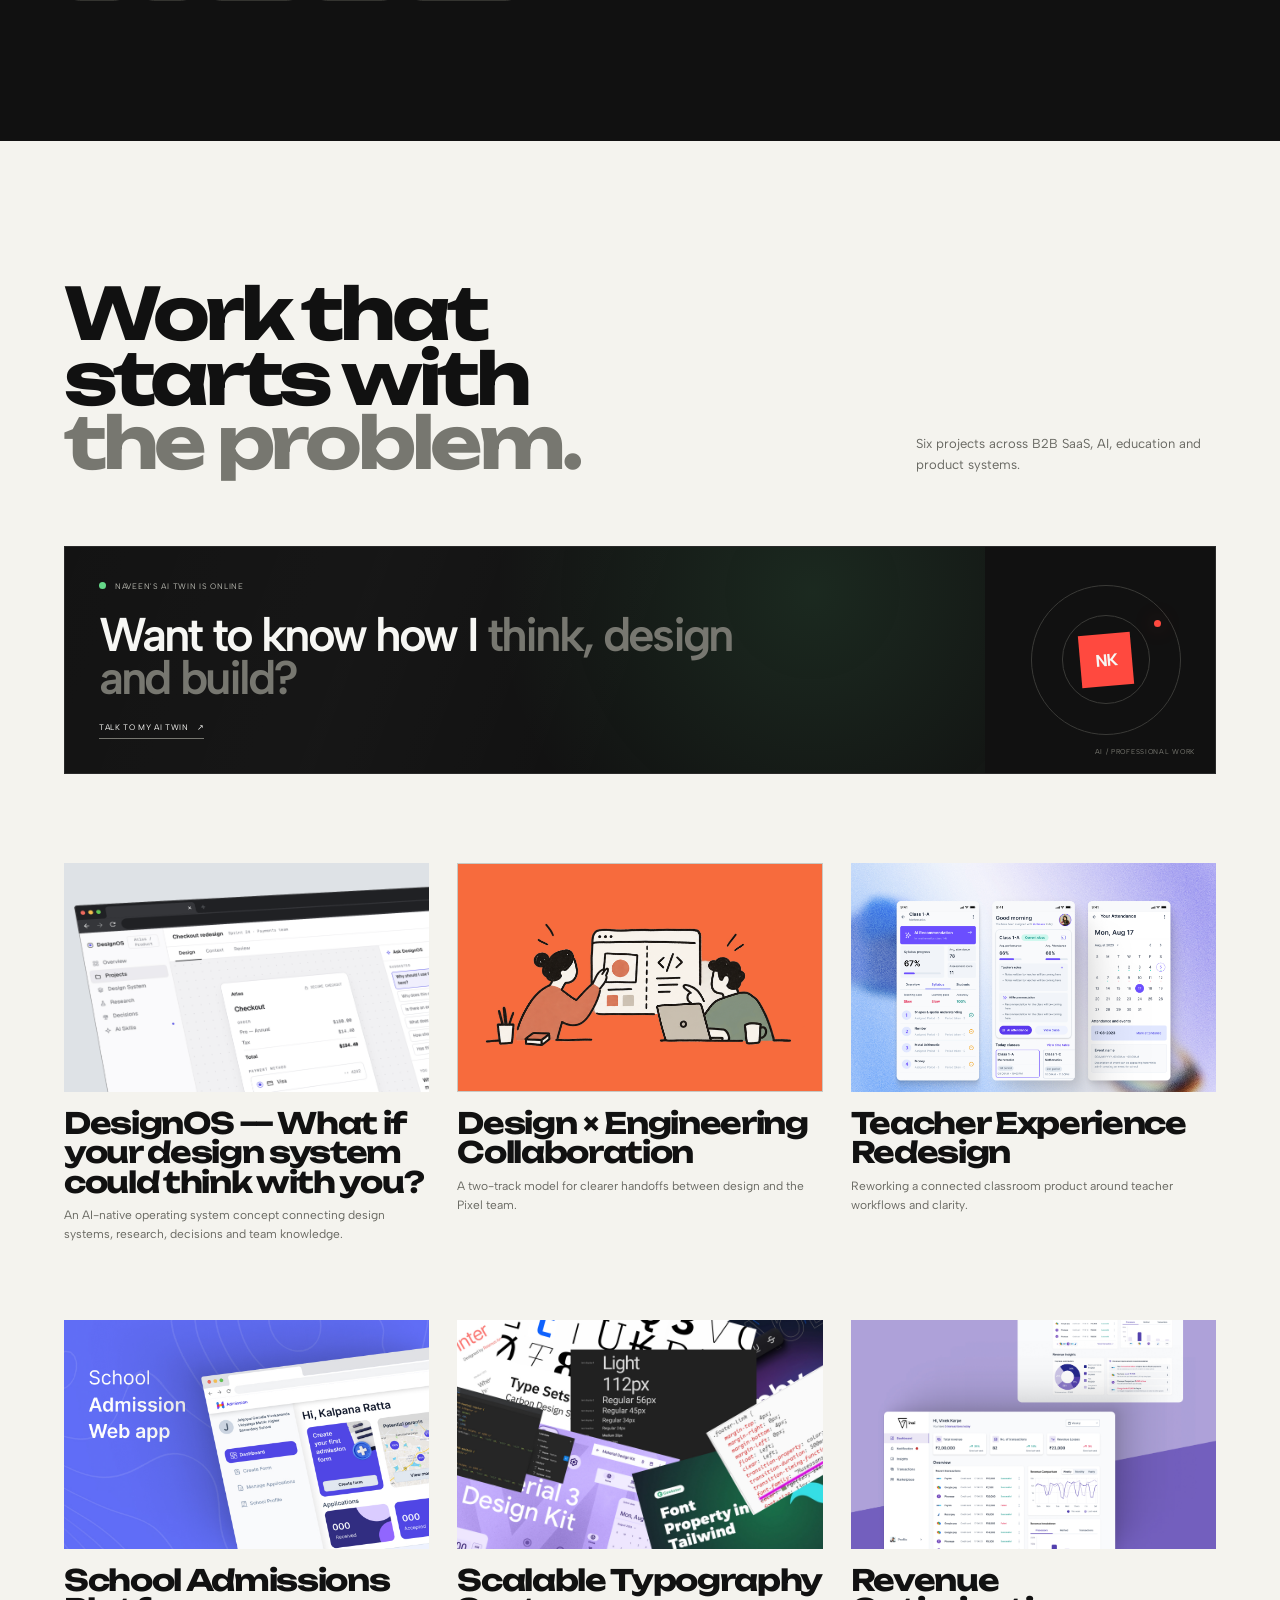
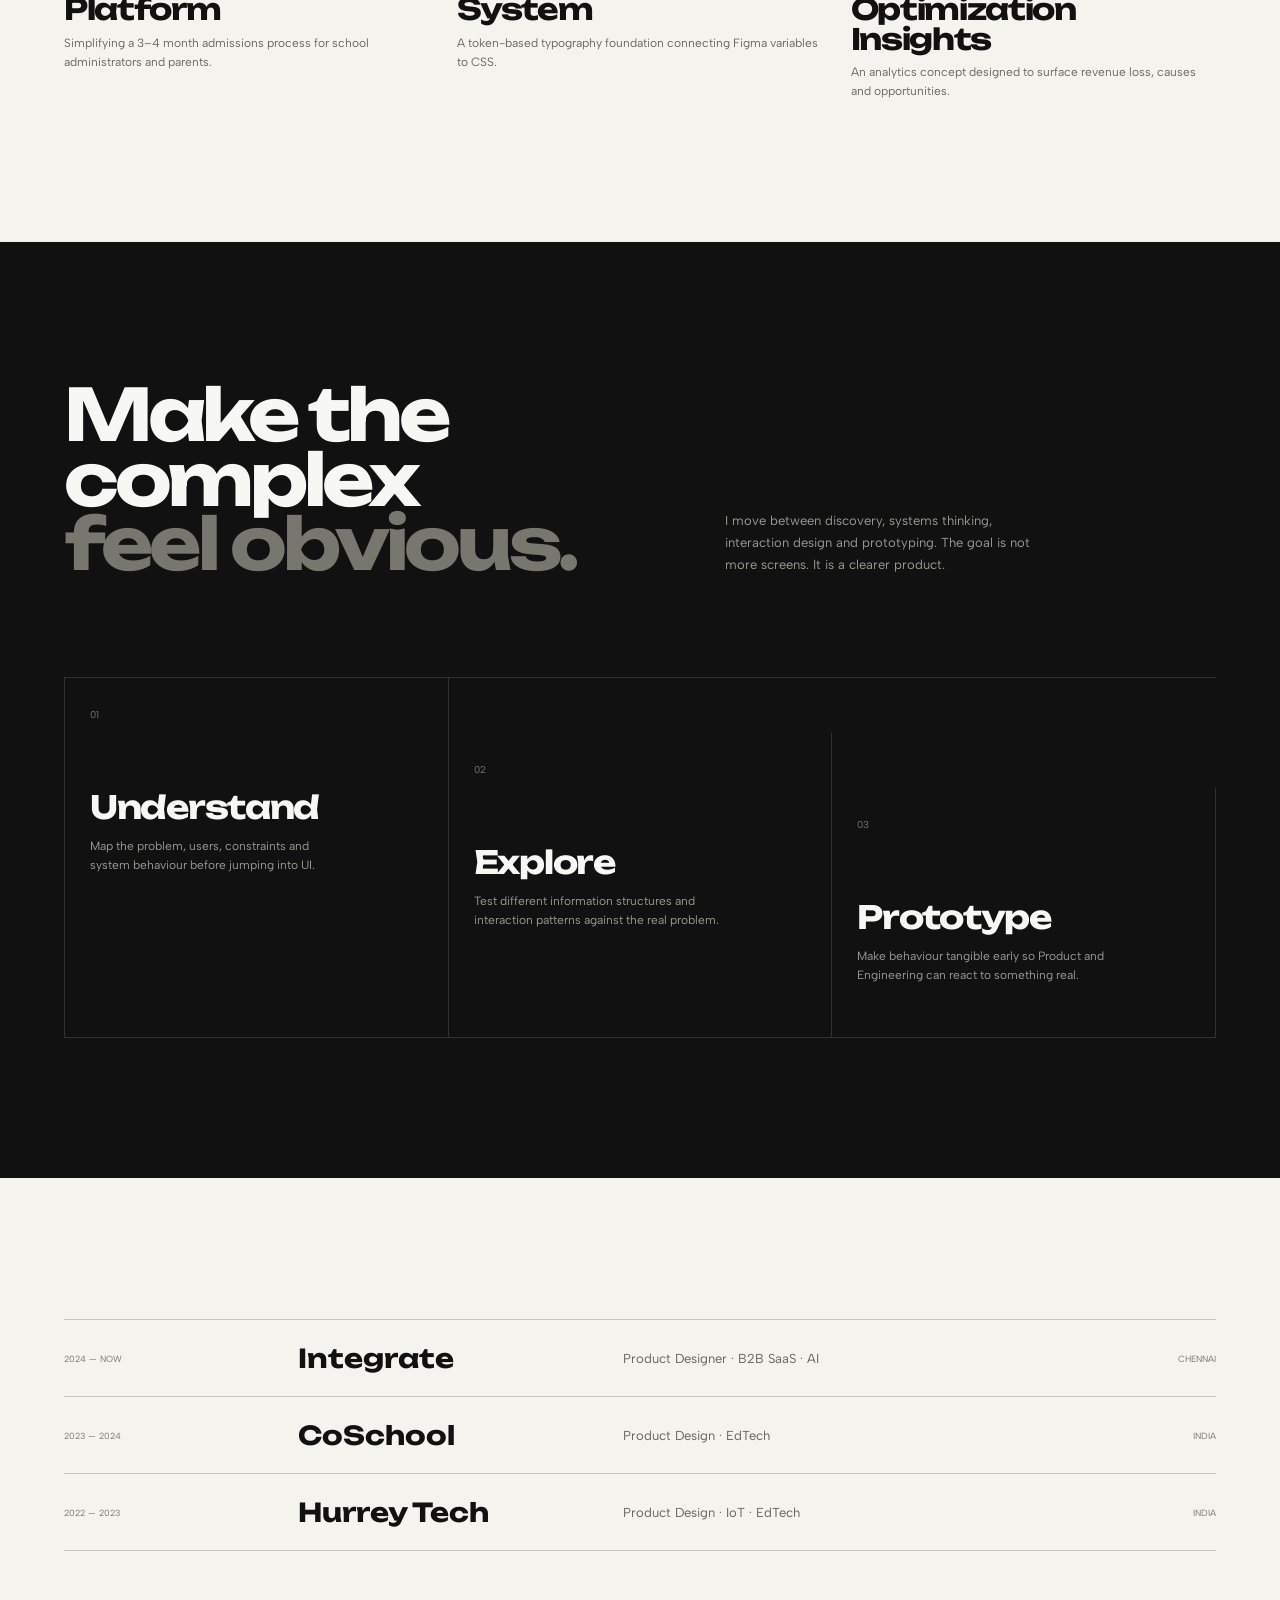
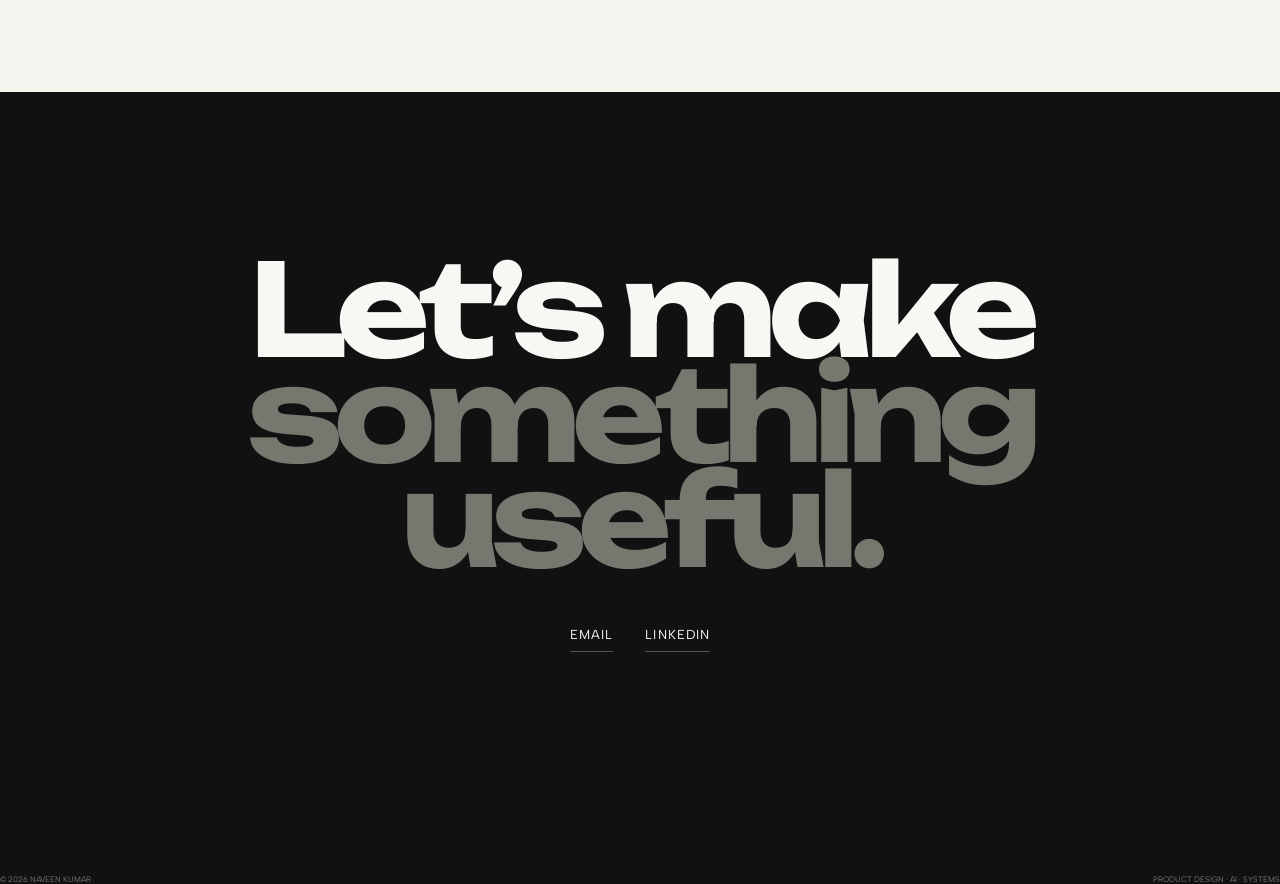
==== commit 97f1bf36: "chore: apply Vercel Analytics instrumentation" ====
--- a/index.html
+++ b/index.html
@@ -52,5 +52,9 @@
     </main>
     <footer class="site-footer"><span>© 2026 NAVEEN KUMAR</span><span>PRODUCT DESIGN · AI · SYSTEMS</span></footer>
     <script src="https://cdn.jsdelivr.net/npm/gsap@3.12.5/dist/gsap.min.js"></script><script src="script.js"></script>
+    <script>
+      window.va = window.va || function () { (window.vaq = window.vaq || []).push(arguments); };
+    </script>
+    <script defer src="/_vercel/insights/script.js"></script>
 </body>
 </html>
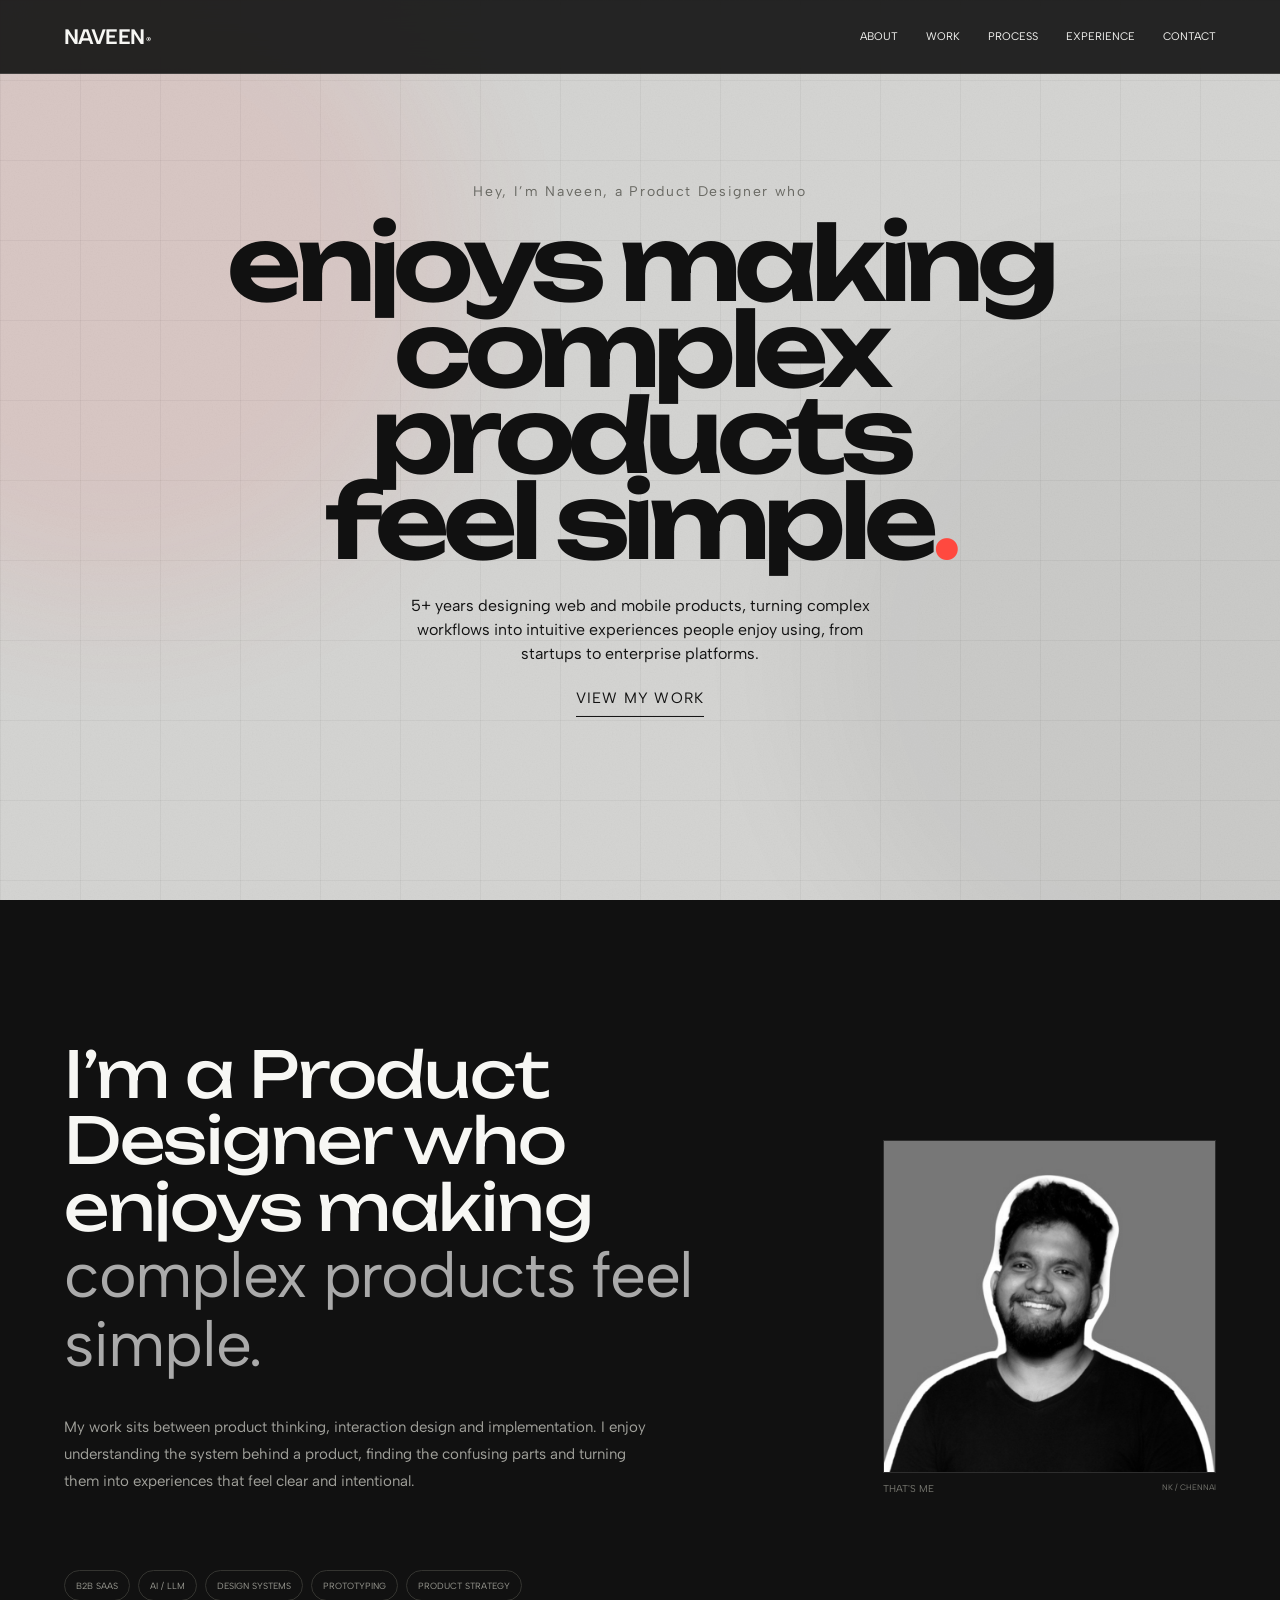
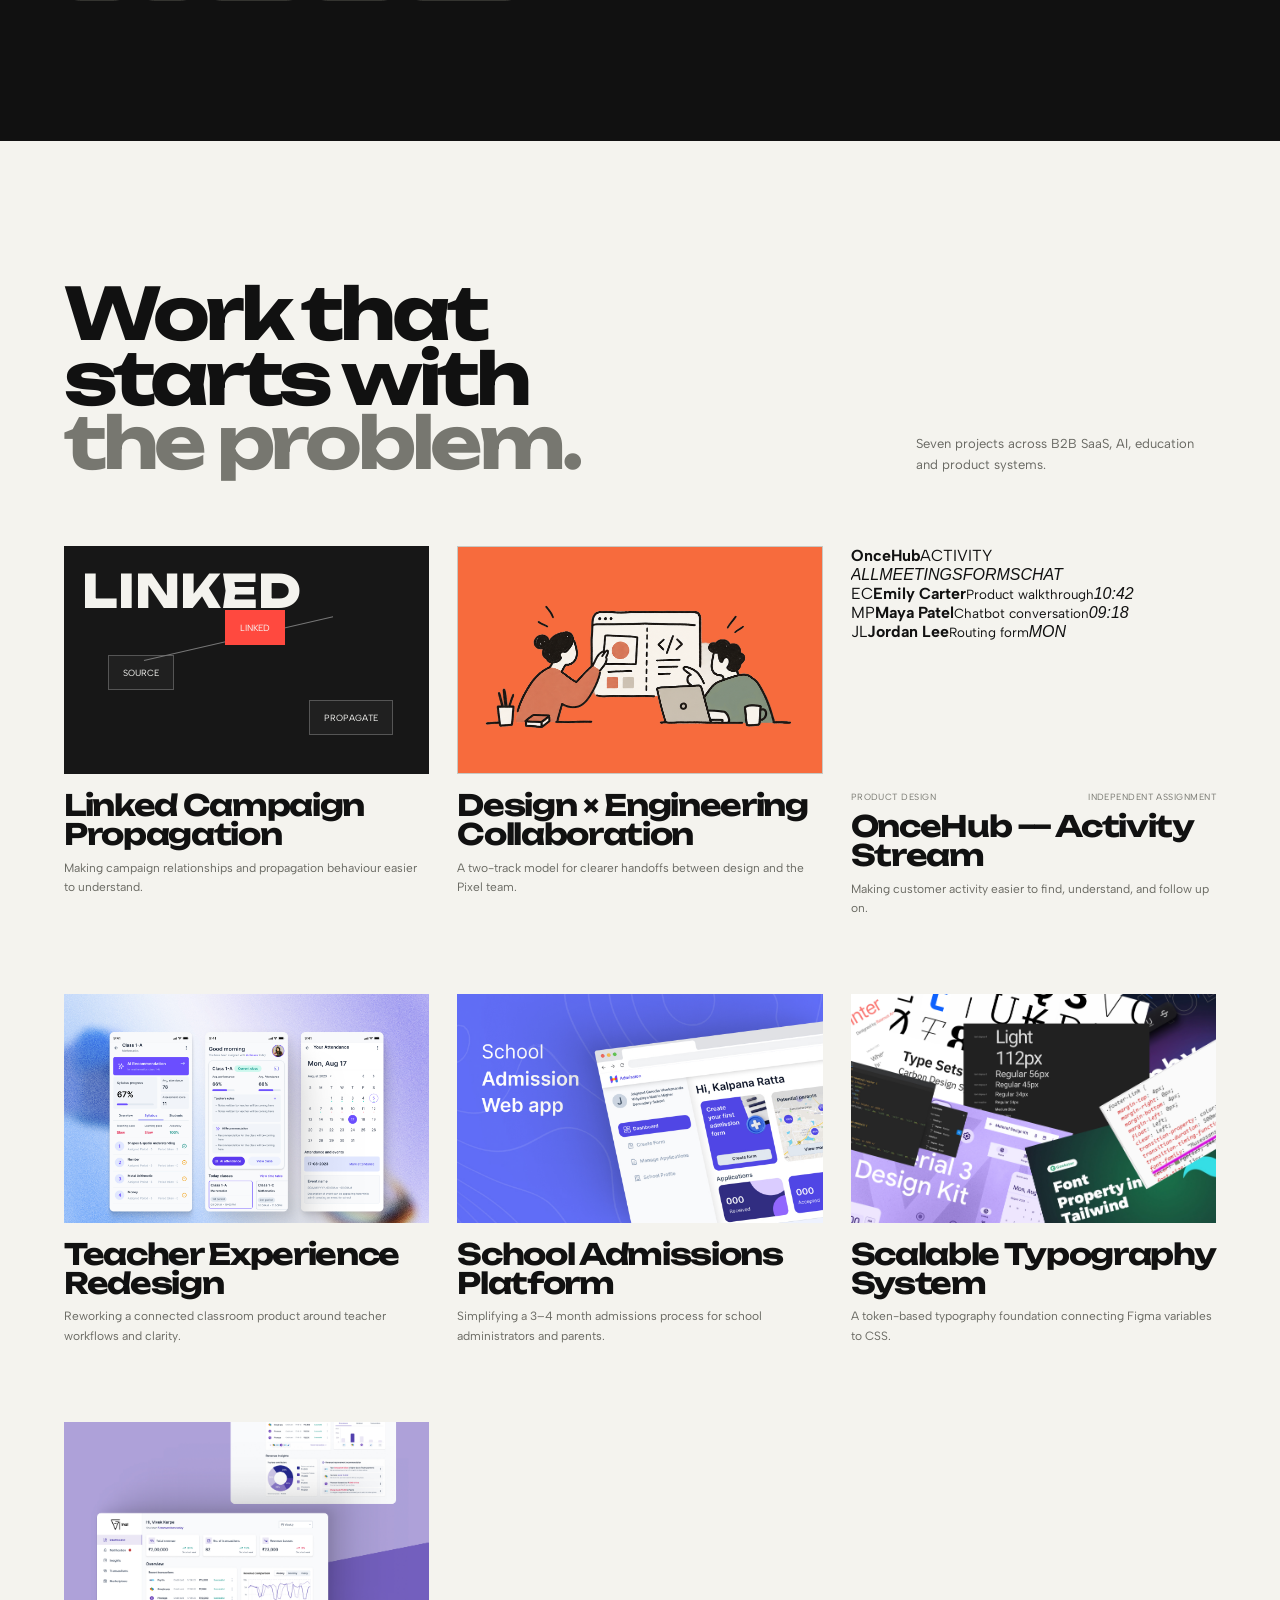
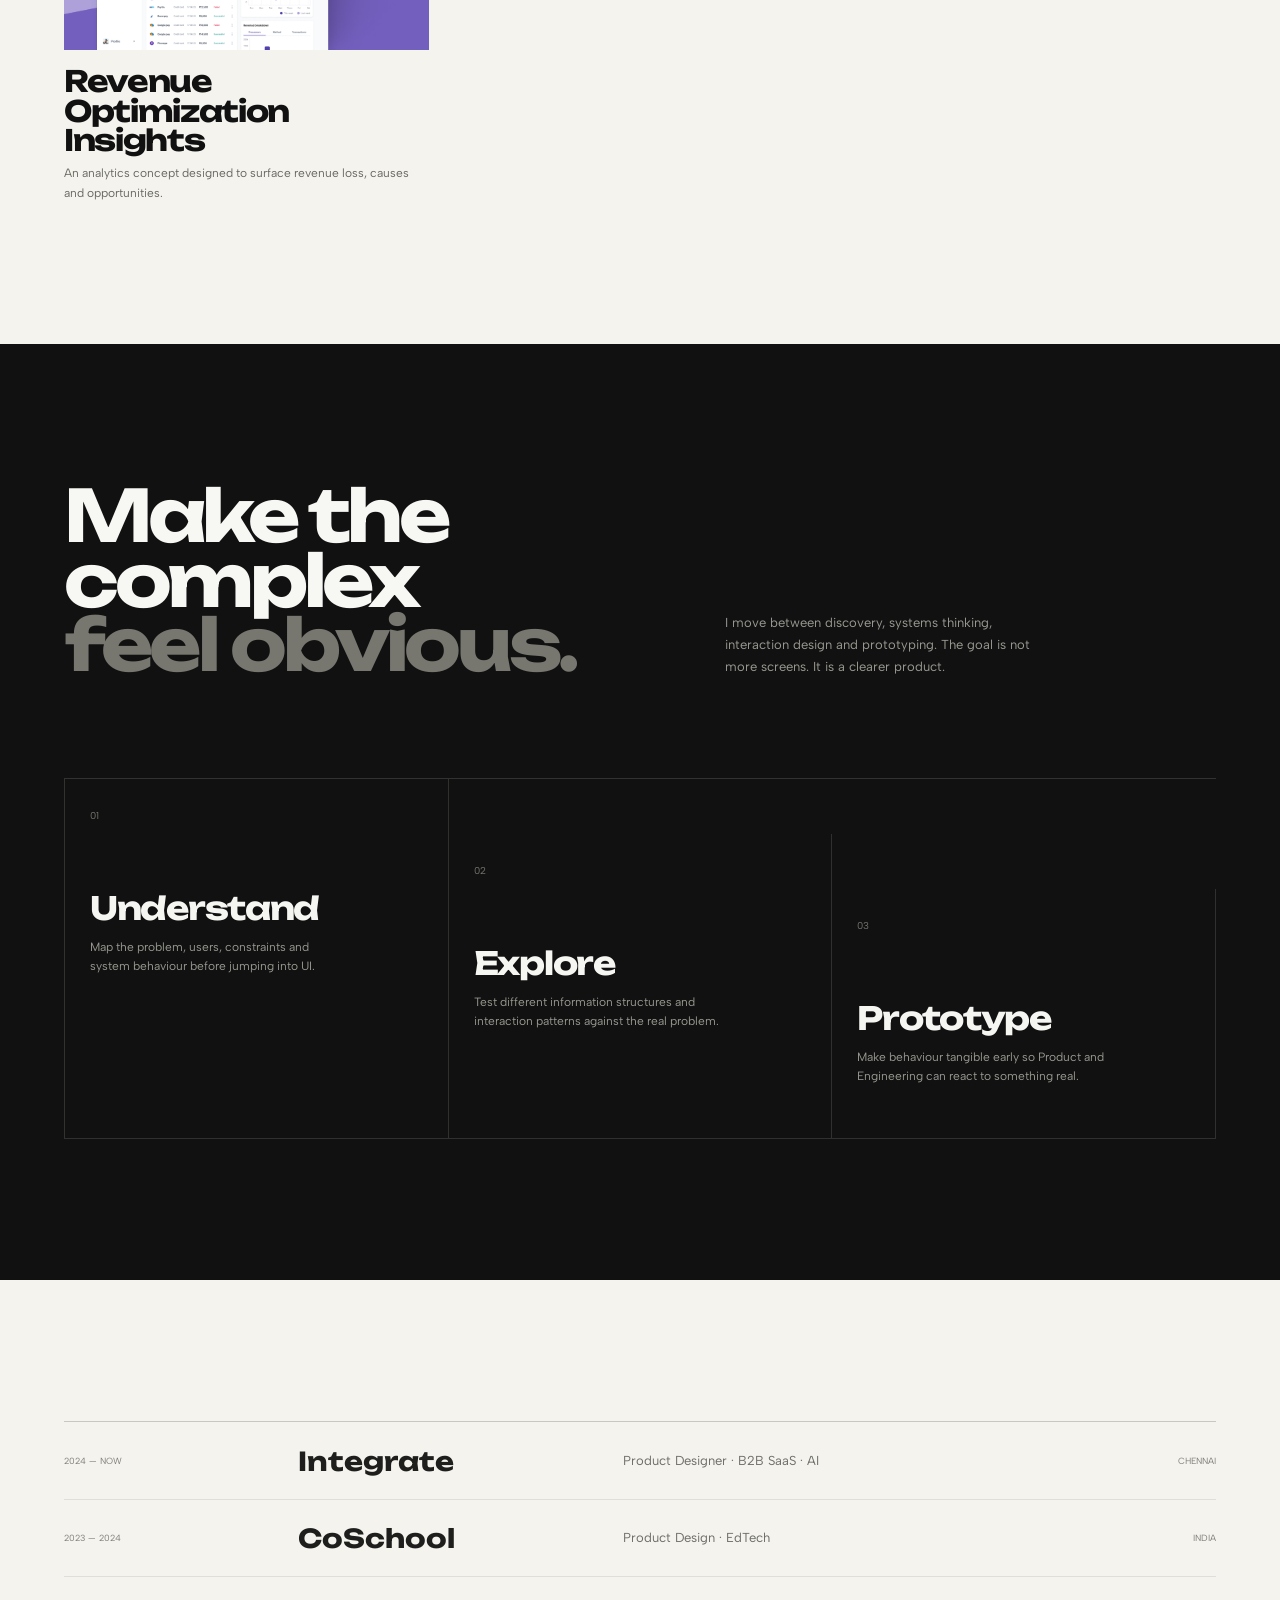
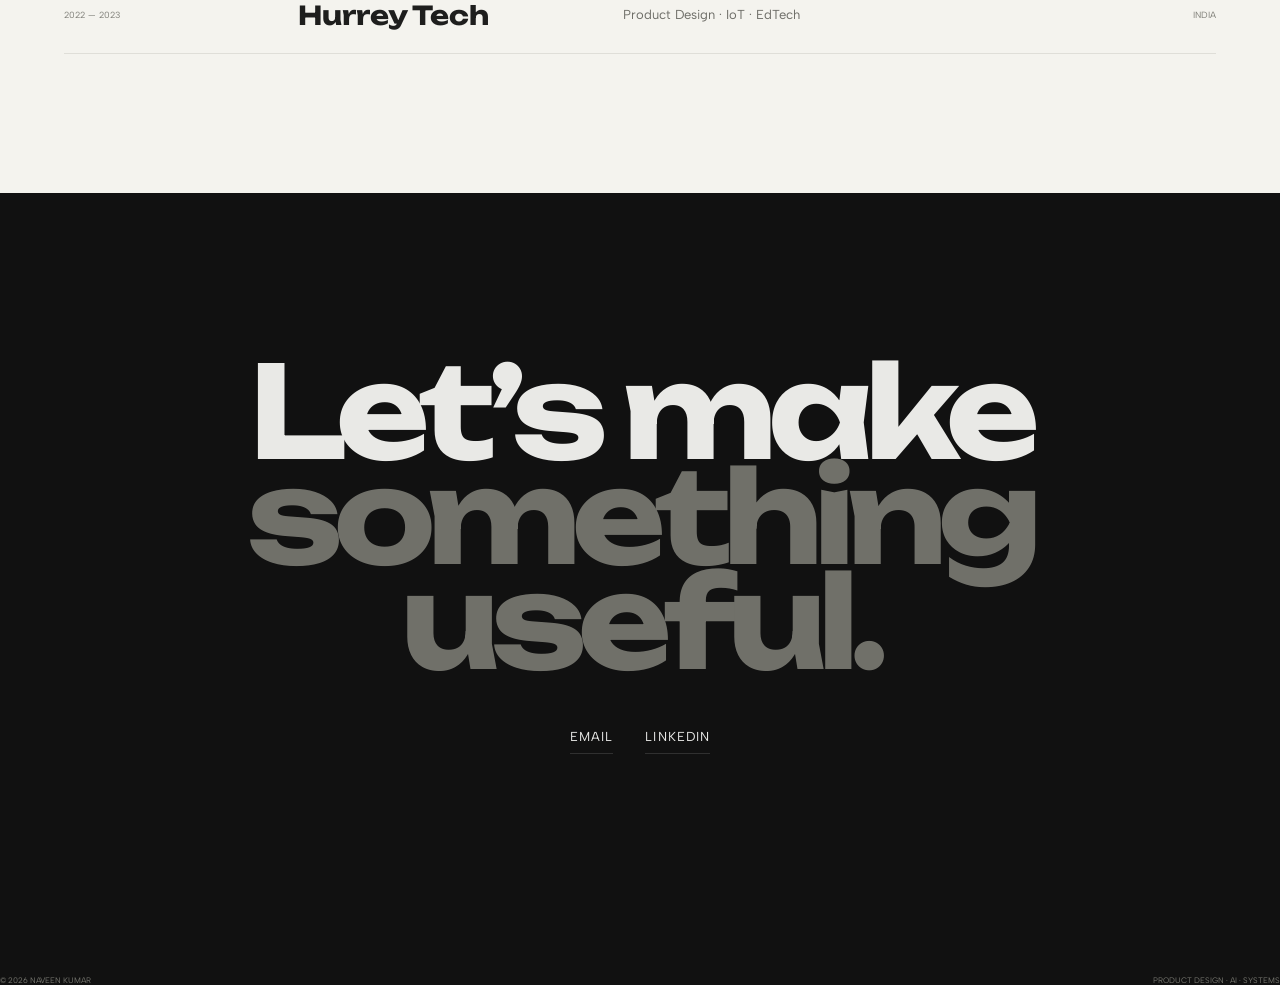
==== commit 391de8a0: "Feature OnceHub case study on portfolio" ====
--- a/index.html
+++ b/index.html
@@ -18,29 +18,19 @@
     <link rel="preconnect" href="https://fonts.googleapis.com">
     <link rel="preconnect" href="https://fonts.gstatic.com" crossorigin>
     <link href="https://fonts.googleapis.com/css2?family=Albert+Sans:wght@400;500;600;700;800&family=Unbounded:wght@400;500;600;700;800&display=swap" rel="stylesheet">
-    <link rel="stylesheet" href="style.css"><link rel="stylesheet" href="editorial-fonts.css"><link rel="stylesheet" href="font-scale.css"><link rel="stylesheet" href="hero-card.css"><link rel="stylesheet" href="font-system.css"><link rel="stylesheet" href="hero-motion.css"><link rel="stylesheet" href="typography-image.css"><link rel="stylesheet" href="home-thumbnail.css"><link rel="stylesheet" href="ai-twin.css">
+    <link rel="stylesheet" href="style.css"><link rel="stylesheet" href="editorial-fonts.css"><link rel="stylesheet" href="font-scale.css"><link rel="stylesheet" href="hero-card.css"><link rel="stylesheet" href="font-system.css"><link rel="stylesheet" href="hero-motion.css"><link rel="stylesheet" href="typography-image.css"><link rel="stylesheet" href="home-thumbnail.css">
 </head>
 <body>
     <a class="skip-link" href="#main">Skip to content</a>
-    <nav class="site-nav" aria-label="Primary navigation"><a class="brand" href="#top">NAVEEN<span>®</span></a><div class="nav-links"><a href="#about">About</a><a href="#work">Work</a><a href="#process">Process</a><a href="#experience">Experience</a><a href="#contact">Contact</a></div><a class="ai-twin-nav" href="#ai-twin">Ask AI Twin</a><button class="menu-toggle" aria-label="Open menu" aria-expanded="false">MENU</button></nav>
+    <nav class="site-nav" aria-label="Primary navigation"><a class="brand" href="#top">NAVEEN<span>®</span></a><div class="nav-links"><a href="#about">About</a><a href="#work">Work</a><a href="#process">Process</a><a href="#experience">Experience</a><a href="#contact">Contact</a></div><button class="menu-toggle" aria-label="Open menu" aria-expanded="false">MENU</button></nav>
     <div class="mobile-menu" aria-hidden="true"><a href="#about">About</a><a href="#work">Work</a><a href="#process">Process</a><a href="#experience">Experience</a><a href="#contact">Contact</a></div>
     <main id="main">
         <section class="hero" id="top" aria-labelledby="hero-title"><div class="hero-canvas"><div class="hero-center"><p class="hero-kicker">Hey, I’m Naveen, a Product Designer who</p><h1 id="hero-title" tabindex="0" role="button" aria-controls="editorial-card" aria-expanded="true"><span>enjoys making</span><span>complex products</span><span>feel simple<span class="dot">.</span></span></h1><p class="hero-intro">5+ years designing web and mobile products, turning complex workflows into intuitive experiences people enjoy using, from startups to enterprise platforms.</p><a class="hero-cta" href="#work">VIEW MY WORK</a></div><div class="hero-card" id="editorial-card" aria-label="Personal notes"><div class="hero-card-top"><span>NK</span><button class="card-close" type="button" aria-label="Close personal card">×</button></div><div class="hero-card-copy"><div class="hero-emoji" aria-hidden="true">🧠</div><h2 class="card-title">I like products with a point.</h2><p class="card-description">If it makes someone’s day a little easier, happier, or better, I’m interested.</p></div><div class="hero-card-controls" aria-label="Personal card navigation"><button class="card-nav card-prev" type="button" aria-label="Previous card"><span>←</span><span>PREVIOUS</span></button><span class="card-progress" aria-live="polite">01 / 05</span><button class="card-nav card-next" type="button" aria-label="Next card"><span>NEXT</span><span>→</span></button></div></div><div class="hero-bottom"><span>CHENNAI / INDIA</span><span class="hero-rule"></span><span>B2B SAAS · AI / LLM · SYSTEMS</span></div></div></section>
         <section class="about section-dark" id="about"><div class="about-layout"><div class="about-copy"><p class="display-copy">I’m a Product Designer who enjoys making <em>complex products feel simple.</em></p><p class="body-copy">My work sits between product thinking, interaction design and implementation. I enjoy understanding the system behind a product, finding the confusing parts and turning them into experiences that feel clear and intentional.</p></div><div class="portrait-panel"><div class="portrait-frame"><img src="assets/naveenprofile.jpeg" alt="Naveen Kumar smiling in a black shirt"></div><div class="portrait-caption"><span>THAT'S ME</span><span>NK / CHENNAI</span></div></div></div><div class="about-tags"><span>B2B SAAS</span><span>AI / LLM</span><span>DESIGN SYSTEMS</span><span>PROTOTYPING</span><span>PRODUCT STRATEGY</span></div></section>
-        <section class="work section-light" id="work"><div class="section-heading-row"><h2>Work that starts with<br><em>the problem.</em></h2><p>Six projects across B2B SaaS, AI, education and product systems.</p></div>
-        <div class="ai-twin-wrap">
-            <a class="ai-twin-card" id="ai-twin" href="#ai-twin" aria-label="Open Naveen's AI Twin">
-                <div class="ai-twin-content">
-                    <div class="ai-twin-status"><span class="ai-twin-status-dot" aria-hidden="true"></span><span>Naveen's AI Twin is online</span></div>
-                    <h3 class="ai-twin-title">Want to know how I <em>think, design and build?</em></h3>
-                    <span class="ai-twin-cta">TALK TO MY AI TWIN <span aria-hidden="true">↗</span></span>
-                </div>
-                <div class="ai-twin-action" aria-hidden="true"><div class="ai-twin-orbit"><div class="ai-twin-mark">NK</div></div></div>
-            </a>
-        </div>
-        <div class="projects-grid">
-            <a class="project-card project-featured" href="case-studies/designos.html"><div class="project-visual visual-campaign"><img src="assets/DesignOS.png" alt="DesignOS" loading="lazy"></div><h3>DesignOS — What if your design system could think with you?</h3><p>An AI-native operating system concept connecting design systems, research, decisions and team knowledge.</p></a>
+        <section class="work section-light" id="work"><div class="section-heading-row"><h2>Work that starts with<br><em>the problem.</em></h2><p>Seven projects across B2B SaaS, AI, education and product systems.</p></div><div class="projects-grid">
+            <a class="project-card project-featured" href="case-studies/linked-campaign-propagation.html"><div class="project-visual visual-campaign"><span class="visual-label">LINKED</span><div class="visual-node node-a">SOURCE</div><div class="visual-connection"></div><div class="visual-node node-b">LINKED</div><div class="visual-node node-c">PROPAGATE</div></div><h3>Linked Campaign Propagation</h3><p>Making campaign relationships and propagation behaviour easier to understand.</p></a>
             <a class="project-card" href="case-studies/design-engineering-collaboration.html"><div class="project-visual visual-system"><img src="assets/design-engineering-collaboration.png" alt="Design × Engineering Collaboration" loading="lazy"></div><h3>Design × Engineering Collaboration</h3><p>A two-track model for clearer handoffs between design and the Pixel team.</p></a>
+            <a class="project-card" href="case-studies/oncehub-activity-stream.html"><div class="project-visual visual-oncehub" aria-label="Preview of the OnceHub activity workspace"><div class="oncehub-mini"><div class="oncehub-mini-top"><b>OnceHub</b><span>ACTIVITY</span></div><div class="oncehub-mini-filters"><i>ALL</i><i>MEETINGS</i><i>FORMS</i><i>CHAT</i></div><div class="oncehub-mini-row active"><span class="oncehub-mini-avatar">EC</span><span><b>Emily Carter</b><small>Product walkthrough</small></span><i>10:42</i></div><div class="oncehub-mini-row"><span class="oncehub-mini-avatar">MP</span><span><b>Maya Patel</b><small>Chatbot conversation</small></span><i>09:18</i></div><div class="oncehub-mini-row"><span class="oncehub-mini-avatar">JL</span><span><b>Jordan Lee</b><small>Routing form</small></span><i>MON</i></div></div></div><div class="project-meta"><span>PRODUCT DESIGN</span><span>INDEPENDENT ASSIGNMENT</span></div><h3>OnceHub — Activity Stream</h3><p>Making customer activity easier to find, understand, and follow up on.</p></a>
             <a class="project-card" href="case-studies/teacher-experience.html"><div class="project-visual visual-teacher"><img src="assets/teacher-experience.jpg" alt="Teacher Experience Redesign" loading="lazy"></div><h3>Teacher Experience Redesign</h3><p>Reworking a connected classroom product around teacher workflows and clarity.</p></a>
             <a class="project-card" href="case-studies/school-admissions.html"><div class="project-visual visual-admissions"><img src="assets/school-admissions.jpg" alt="School Admissions Platform" loading="lazy"></div><h3>School Admissions Platform</h3><p>Simplifying a 3–4 month admissions process for school administrators and parents.</p></a>
             <a class="project-card" href="case-studies/typography-system-native.html"><div class="project-visual visual-type"><img src="assets/typographysystem.jpg" alt="Scalable Typography System" loading="lazy"></div><h3>Scalable Typography System</h3><p>A token-based typography foundation connecting Figma variables to CSS.</p></a>
@@ -52,9 +42,5 @@
     </main>
     <footer class="site-footer"><span>© 2026 NAVEEN KUMAR</span><span>PRODUCT DESIGN · AI · SYSTEMS</span></footer>
     <script src="https://cdn.jsdelivr.net/npm/gsap@3.12.5/dist/gsap.min.js"></script><script src="script.js"></script>
-    <script>
-      window.va = window.va || function () { (window.vaq = window.vaq || []).push(arguments); };
-    </script>
-    <script defer src="/_vercel/insights/script.js"></script>
 </body>
-</html>
+</html>
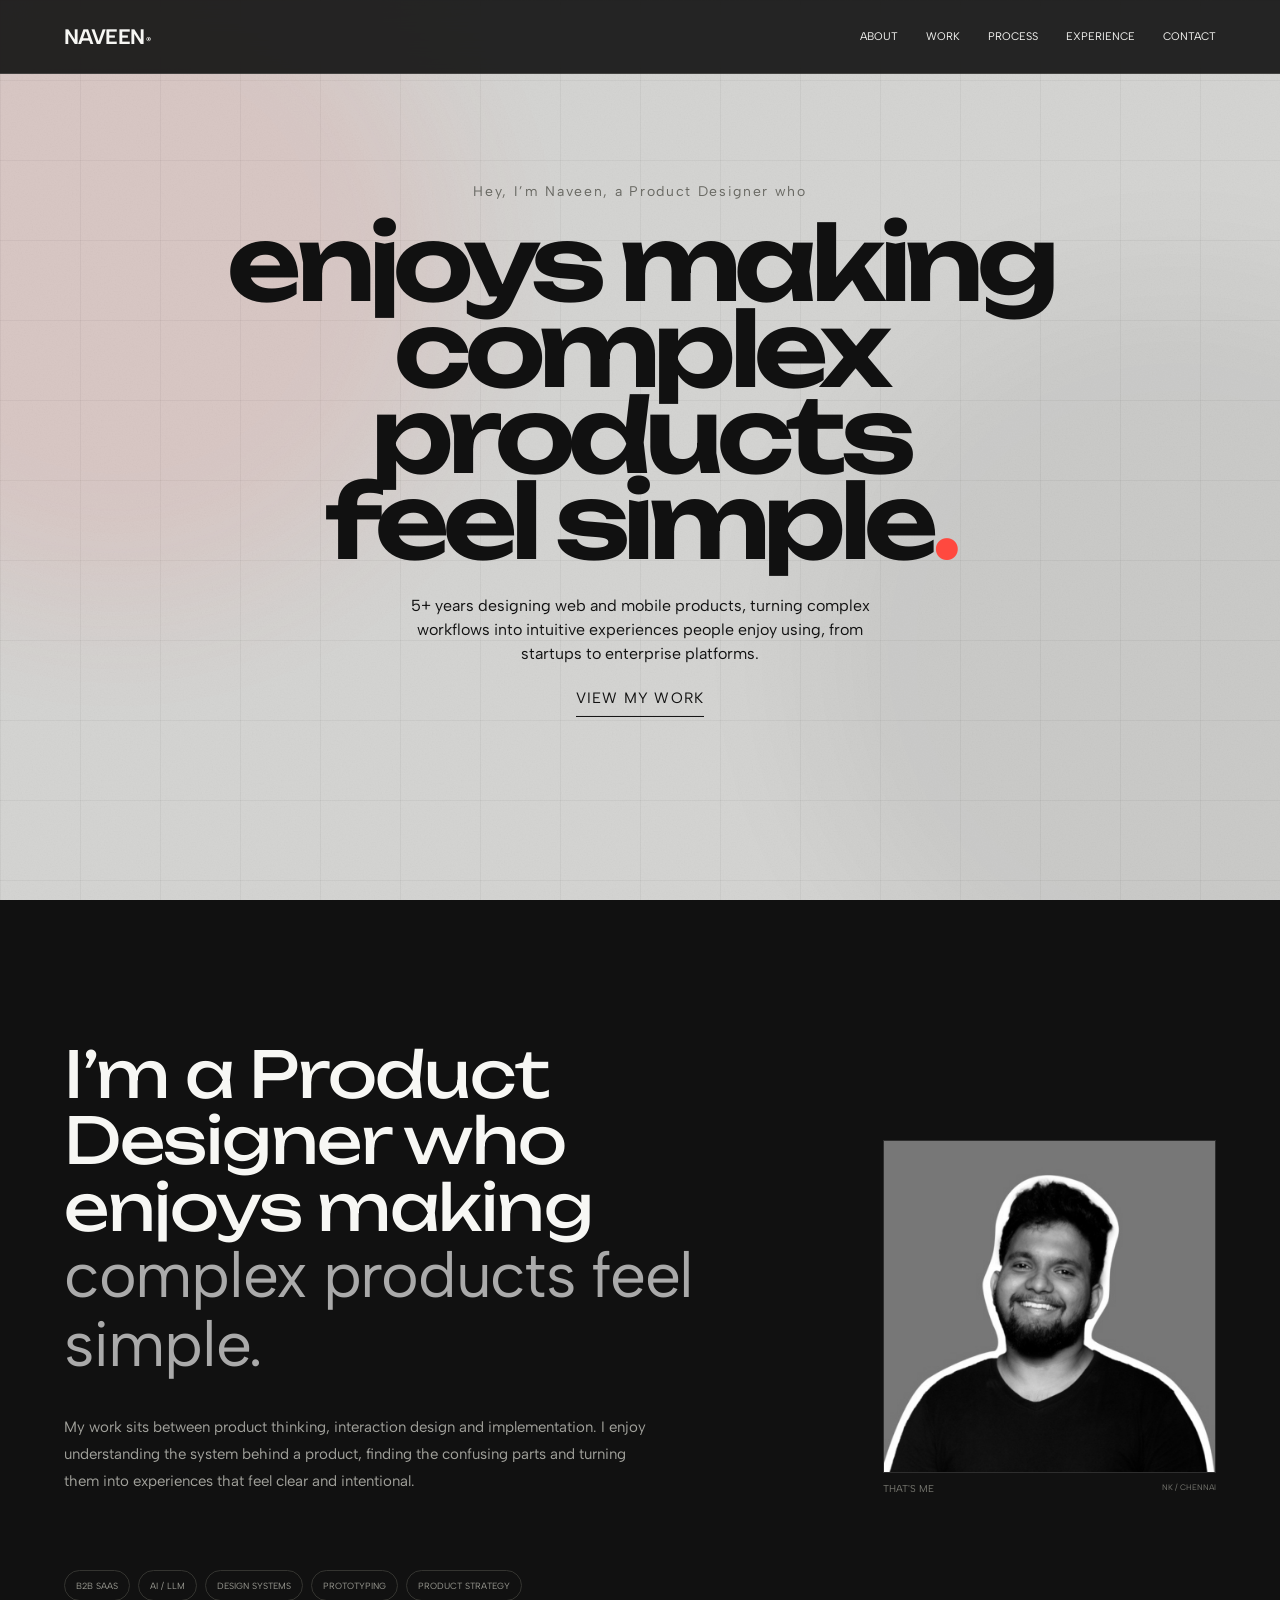
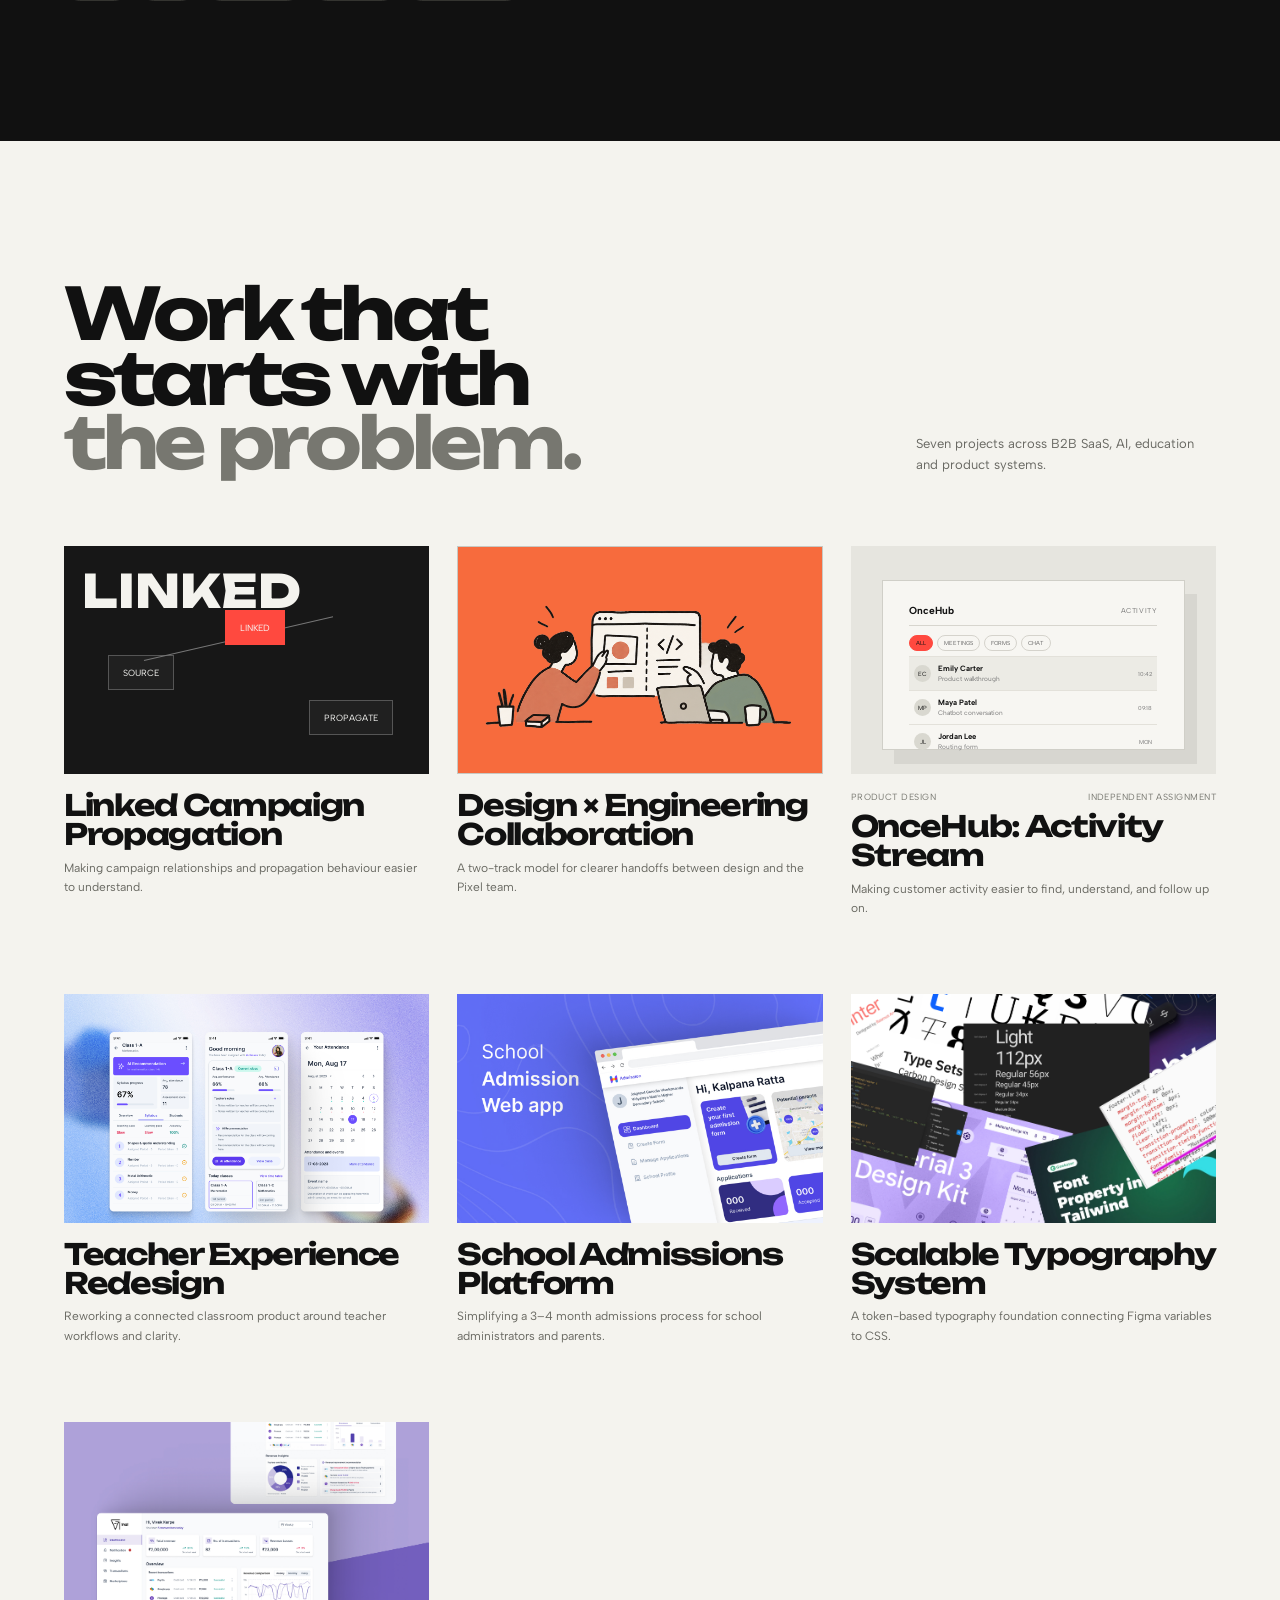
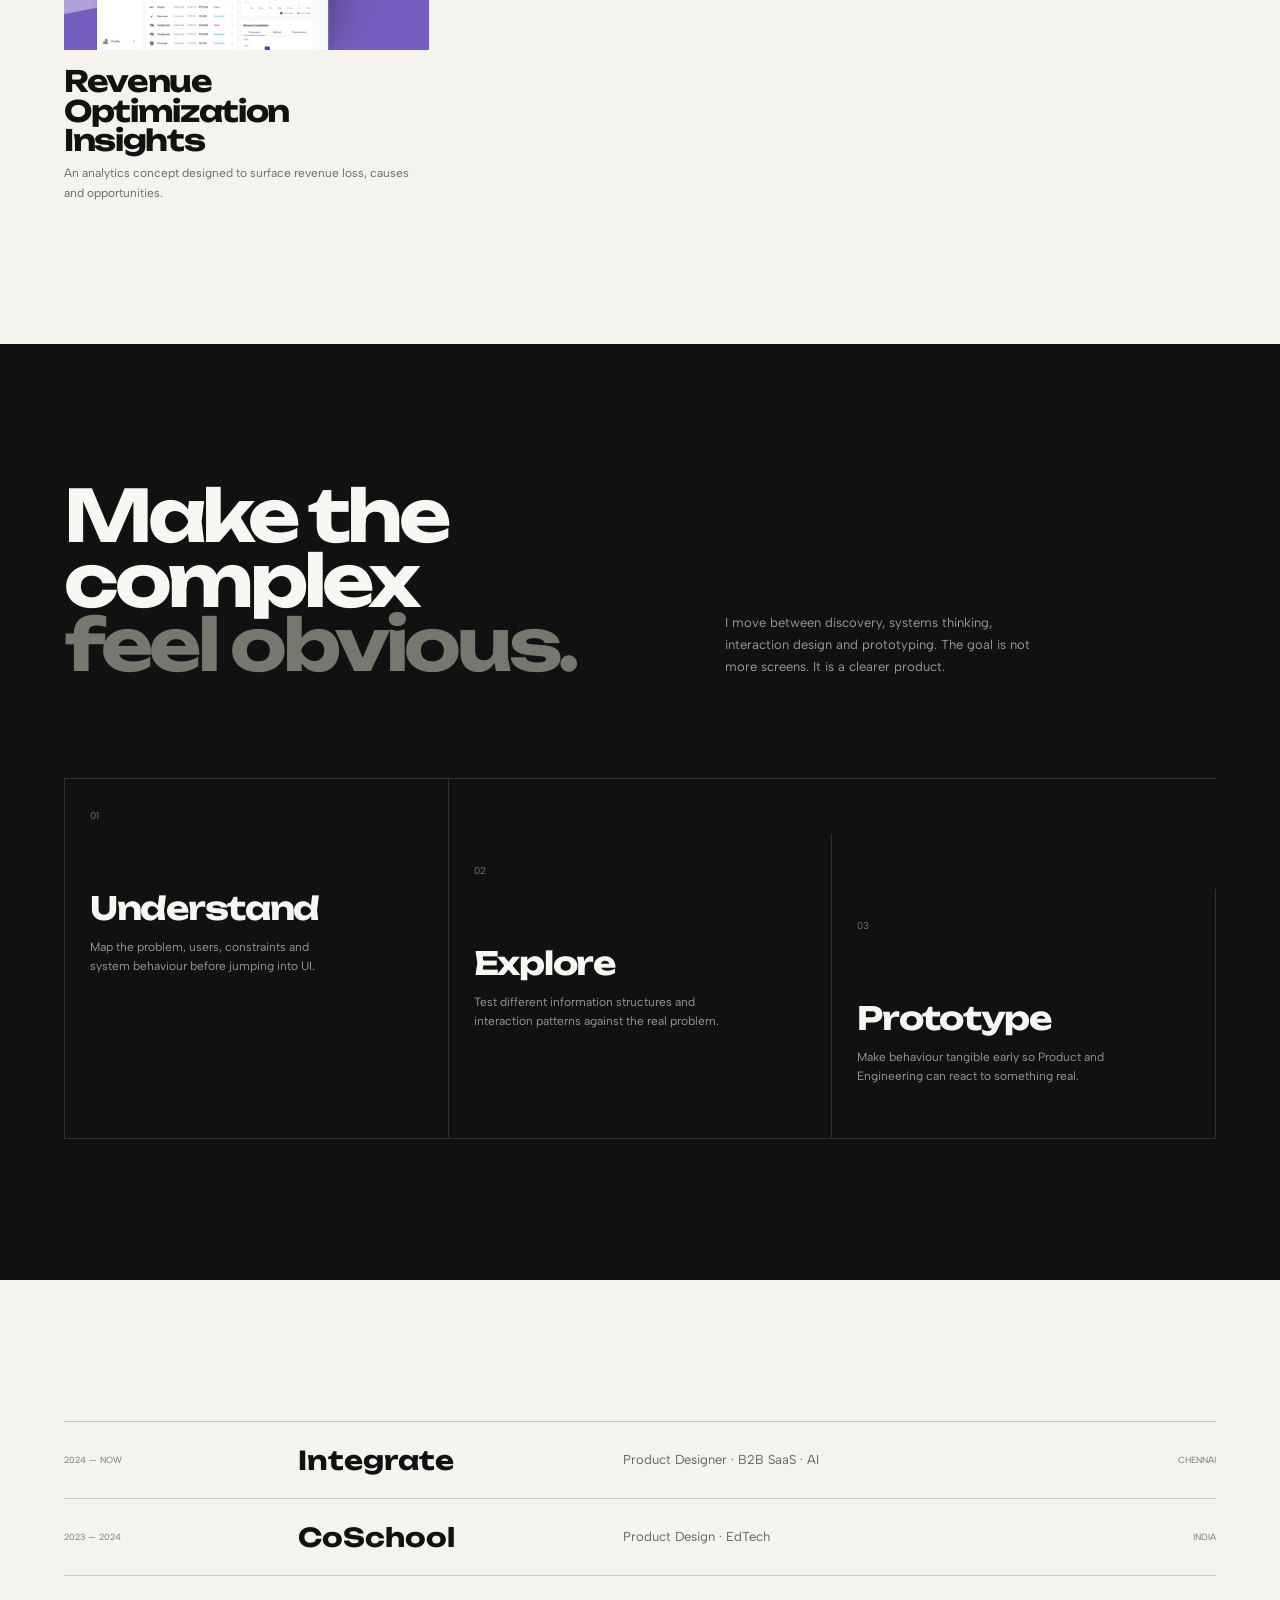
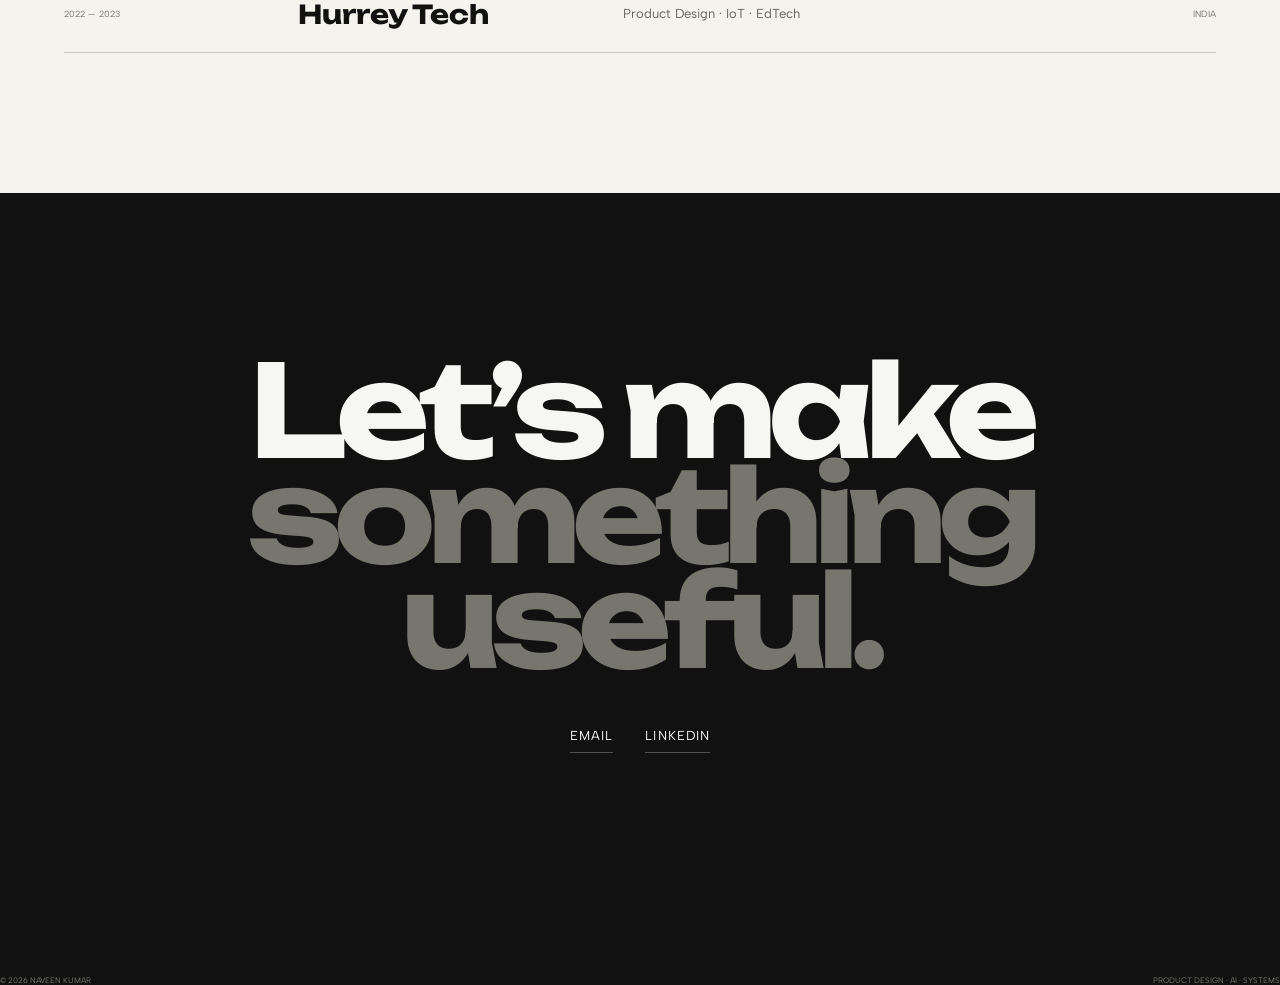
==== commit 004cd3f0: "Add OnceHub Activity Stream screenshot and remove em dashes" ====
--- a/index.html
+++ b/index.html
@@ -30,7 +30,7 @@
         <section class="work section-light" id="work"><div class="section-heading-row"><h2>Work that starts with<br><em>the problem.</em></h2><p>Seven projects across B2B SaaS, AI, education and product systems.</p></div><div class="projects-grid">
             <a class="project-card project-featured" href="case-studies/linked-campaign-propagation.html"><div class="project-visual visual-campaign"><span class="visual-label">LINKED</span><div class="visual-node node-a">SOURCE</div><div class="visual-connection"></div><div class="visual-node node-b">LINKED</div><div class="visual-node node-c">PROPAGATE</div></div><h3>Linked Campaign Propagation</h3><p>Making campaign relationships and propagation behaviour easier to understand.</p></a>
             <a class="project-card" href="case-studies/design-engineering-collaboration.html"><div class="project-visual visual-system"><img src="assets/design-engineering-collaboration.png" alt="Design × Engineering Collaboration" loading="lazy"></div><h3>Design × Engineering Collaboration</h3><p>A two-track model for clearer handoffs between design and the Pixel team.</p></a>
-            <a class="project-card" href="case-studies/oncehub-activity-stream.html"><div class="project-visual visual-oncehub" aria-label="Preview of the OnceHub activity workspace"><div class="oncehub-mini"><div class="oncehub-mini-top"><b>OnceHub</b><span>ACTIVITY</span></div><div class="oncehub-mini-filters"><i>ALL</i><i>MEETINGS</i><i>FORMS</i><i>CHAT</i></div><div class="oncehub-mini-row active"><span class="oncehub-mini-avatar">EC</span><span><b>Emily Carter</b><small>Product walkthrough</small></span><i>10:42</i></div><div class="oncehub-mini-row"><span class="oncehub-mini-avatar">MP</span><span><b>Maya Patel</b><small>Chatbot conversation</small></span><i>09:18</i></div><div class="oncehub-mini-row"><span class="oncehub-mini-avatar">JL</span><span><b>Jordan Lee</b><small>Routing form</small></span><i>MON</i></div></div></div><div class="project-meta"><span>PRODUCT DESIGN</span><span>INDEPENDENT ASSIGNMENT</span></div><h3>OnceHub — Activity Stream</h3><p>Making customer activity easier to find, understand, and follow up on.</p></a>
+            <a class="project-card" href="case-studies/oncehub-activity-stream.html"><div class="project-visual visual-oncehub" aria-label="Preview of the OnceHub activity workspace"><div class="oncehub-mini"><div class="oncehub-mini-top"><b>OnceHub</b><span>ACTIVITY</span></div><div class="oncehub-mini-filters"><i>ALL</i><i>MEETINGS</i><i>FORMS</i><i>CHAT</i></div><div class="oncehub-mini-row active"><span class="oncehub-mini-avatar">EC</span><span><b>Emily Carter</b><small>Product walkthrough</small></span><i>10:42</i></div><div class="oncehub-mini-row"><span class="oncehub-mini-avatar">MP</span><span><b>Maya Patel</b><small>Chatbot conversation</small></span><i>09:18</i></div><div class="oncehub-mini-row"><span class="oncehub-mini-avatar">JL</span><span><b>Jordan Lee</b><small>Routing form</small></span><i>MON</i></div></div></div><div class="project-meta"><span>PRODUCT DESIGN</span><span>INDEPENDENT ASSIGNMENT</span></div><h3>OnceHub: Activity Stream</h3><p>Making customer activity easier to find, understand, and follow up on.</p></a>
             <a class="project-card" href="case-studies/teacher-experience.html"><div class="project-visual visual-teacher"><img src="assets/teacher-experience.jpg" alt="Teacher Experience Redesign" loading="lazy"></div><h3>Teacher Experience Redesign</h3><p>Reworking a connected classroom product around teacher workflows and clarity.</p></a>
             <a class="project-card" href="case-studies/school-admissions.html"><div class="project-visual visual-admissions"><img src="assets/school-admissions.jpg" alt="School Admissions Platform" loading="lazy"></div><h3>School Admissions Platform</h3><p>Simplifying a 3–4 month admissions process for school administrators and parents.</p></a>
             <a class="project-card" href="case-studies/typography-system-native.html"><div class="project-visual visual-type"><img src="assets/typographysystem.jpg" alt="Scalable Typography System" loading="lazy"></div><h3>Scalable Typography System</h3><p>A token-based typography foundation connecting Figma variables to CSS.</p></a>
--- a/style.css
+++ b/style.css
@@ -42,3 +42,19 @@
 .contact{min-height:78vh}.contact-inner{display:flex;flex-direction:column;align-items:center;text-align:center}.contact-kicker{font-family:var(--mono);font-size:8px;letter-spacing:.1em;color:#777770}.contact h2{margin-top:24px;font-family:var(--body);font-size:clamp(58px,10vw,145px);line-height:.82;letter-spacing:-.07em}.contact-links{display:flex;gap:25px;margin-top:55px}.contact-links a{padding-bottom:7px;border-bottom:1px solid #555;font-family:var(--mono);font-size:9px;letter-spacing:.08em;transition:color .25s ease,border-color .25s ease}.contact-links a:hover{color:var(--accent);border-color:var(--accent)}.site-footer{display:flex;justify-content:space-between;align-items:center;margin-top:auto;padding-top:80px;font-family:var(--mono);font-size:7px;color:#777770}
 @media(max-width:900px){.nav-links{display:none}.menu-toggle{display:block}.site-nav{height:64px;padding:0 20px}.hero-canvas{min-height:100vh}.hero-center{width:min(700px,88%)}.about-layout,.section-heading-row,.process-heading{grid-template-columns:1fr}.portrait-panel{justify-self:start;margin-top:50px}.section-heading-row p{justify-self:start}.process-grid{grid-template-columns:1fr;margin-top:60px}.process-grid article:nth-child(2),.process-grid article:nth-child(3){margin-top:0}.projects-grid{grid-template-columns:repeat(3,minmax(0,1fr))}.experience-row{grid-template-columns:.7fr 1fr 1.2fr .5fr}}
 @media(max-width:700px){.site-nav{height:60px}.hero-canvas{min-height:100vh}.hero-corner-left{left:20px}.hero-corner-right{right:20px}.hero-bottom{left:20px;right:20px;bottom:20px}.hero-center{width:88%}.hero h1{font-size:clamp(50px,15vw,78px)}.hero-card{width:240px;min-height:215px}.section-dark,.section-light{padding:90px 20px}.projects-grid{grid-template-columns:1fr;gap:55px}.experience-row{grid-template-columns:1fr 1fr;gap:8px}.experience-row span:nth-child(3){grid-column:1/-1}.experience-row span:last-child{text-align:left}.contact h2{font-size:clamp(42px,14vw,72px);max-width:100%;overflow-wrap:break-word}.contact-links{flex-wrap:wrap;justify-content:center}.site-footer{gap:20px;flex-wrap:wrap}}
+
+
+/* OnceHub case-study thumbnail */
+.visual-oncehub{display:grid;place-items:center;padding:5%;background:#e6e5df}
+.oncehub-mini{width:92%;height:84%;padding:7% 8%;background:#f7f6f2;border:1px solid #d0cfc8;box-shadow:12px 14px 0 rgba(17,17,17,.07);font-family:var(--body)}
+.oncehub-mini-top{display:flex;justify-content:space-between;align-items:center;padding-bottom:8px;border-bottom:1px solid #d7d5ce;font-size:clamp(7px,.8vw,11px)}
+.oncehub-mini-top span{font-family:var(--mono);font-size:clamp(5px,.55vw,7px);letter-spacing:.08em;color:#777}
+.oncehub-mini-filters{display:flex;gap:4px;margin:9px 0 5px}
+.oncehub-mini-filters i{padding:4px 6px;border:1px solid #d5d3cc;border-radius:20px;font-family:var(--mono);font-size:clamp(4px,.45vw,6px);font-style:normal;color:#666}
+.oncehub-mini-filters i:first-child{background:var(--accent);border-color:var(--accent);color:#111}
+.oncehub-mini-row{display:grid;grid-template-columns:18px 1fr auto;gap:6px;align-items:center;padding:7px 5px;border-top:1px solid #e3e1da;font-size:clamp(5px,.6vw,8px)}
+.oncehub-mini-row.active{background:#ecebe5}
+.oncehub-mini-avatar{width:17px;height:17px;border-radius:50%;display:grid;place-items:center;background:#d9d8d0;font-family:var(--mono);font-size:6px}
+.oncehub-mini-row b,.oncehub-mini-row small{display:block}
+.oncehub-mini-row small{margin-top:2px;color:#777;font-size:.85em}
+.oncehub-mini-row>i{font-family:var(--mono);font-size:.75em;color:#777;font-style:normal}
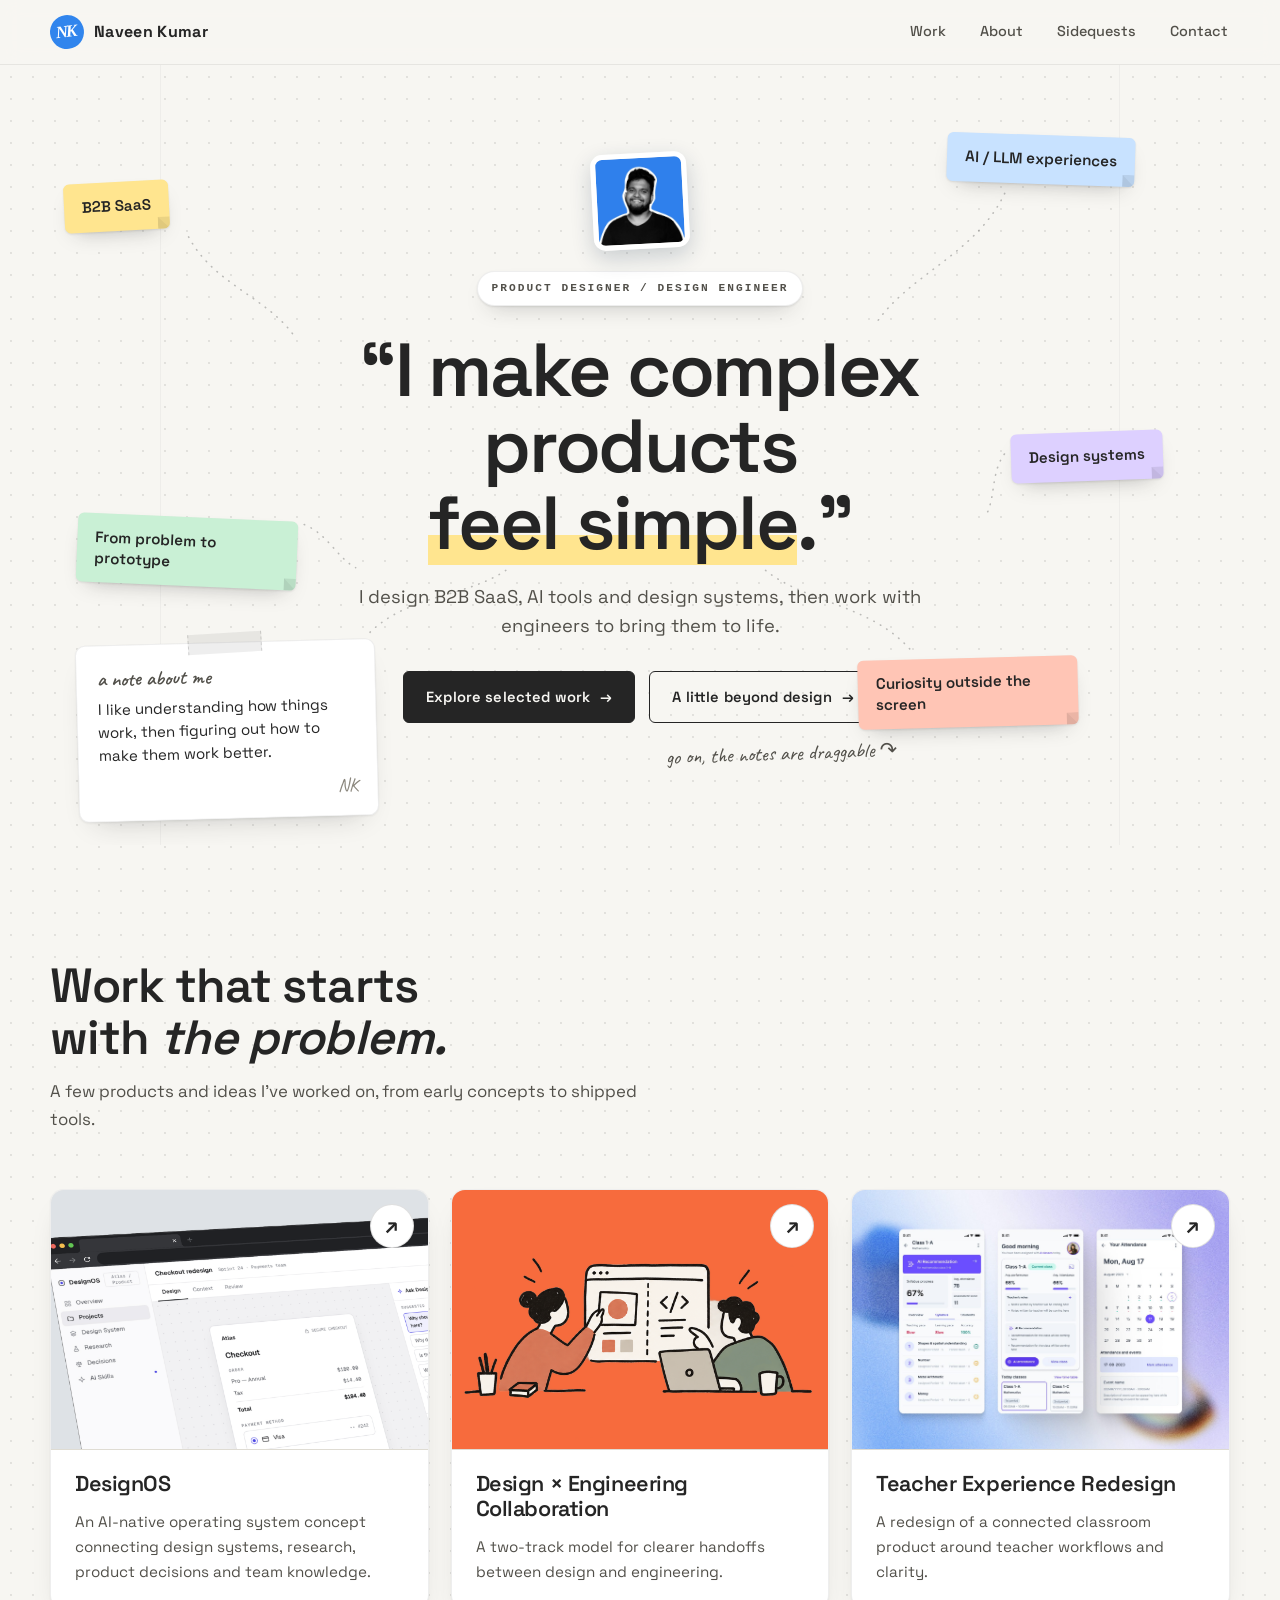
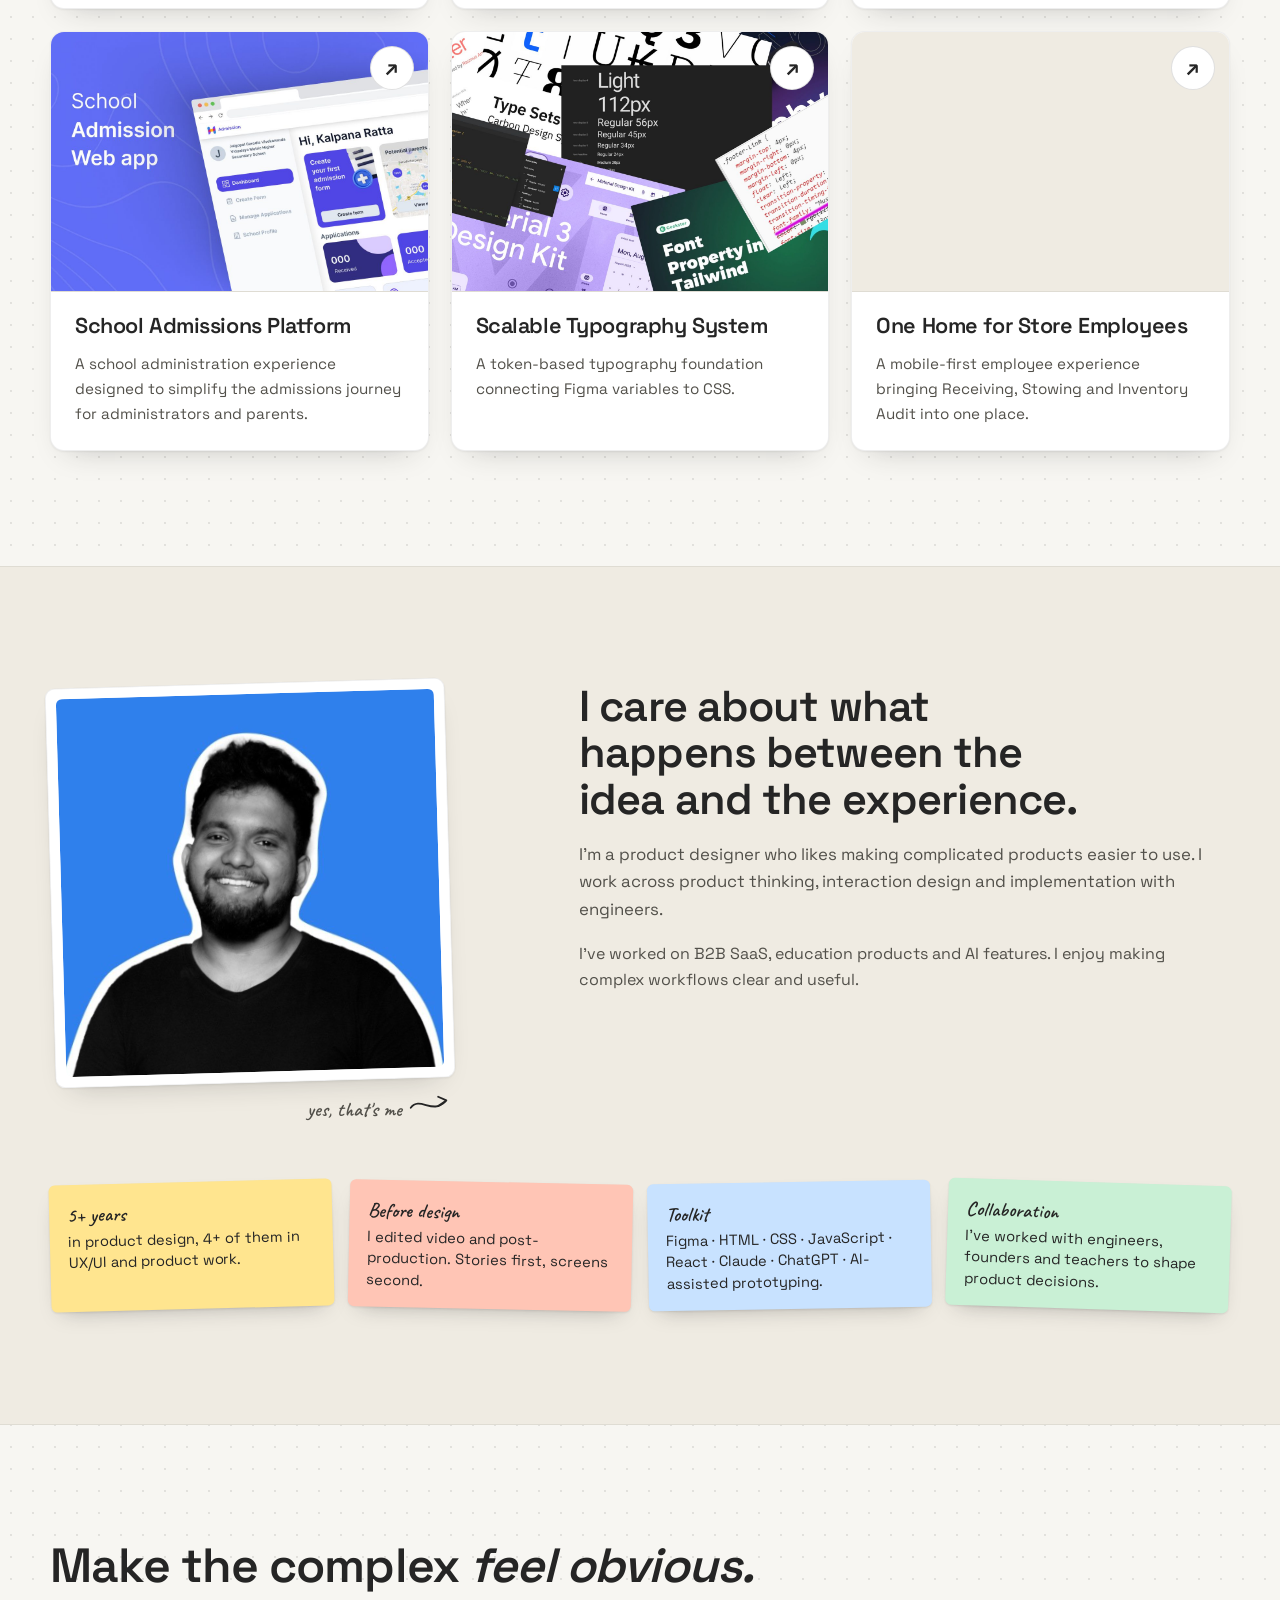
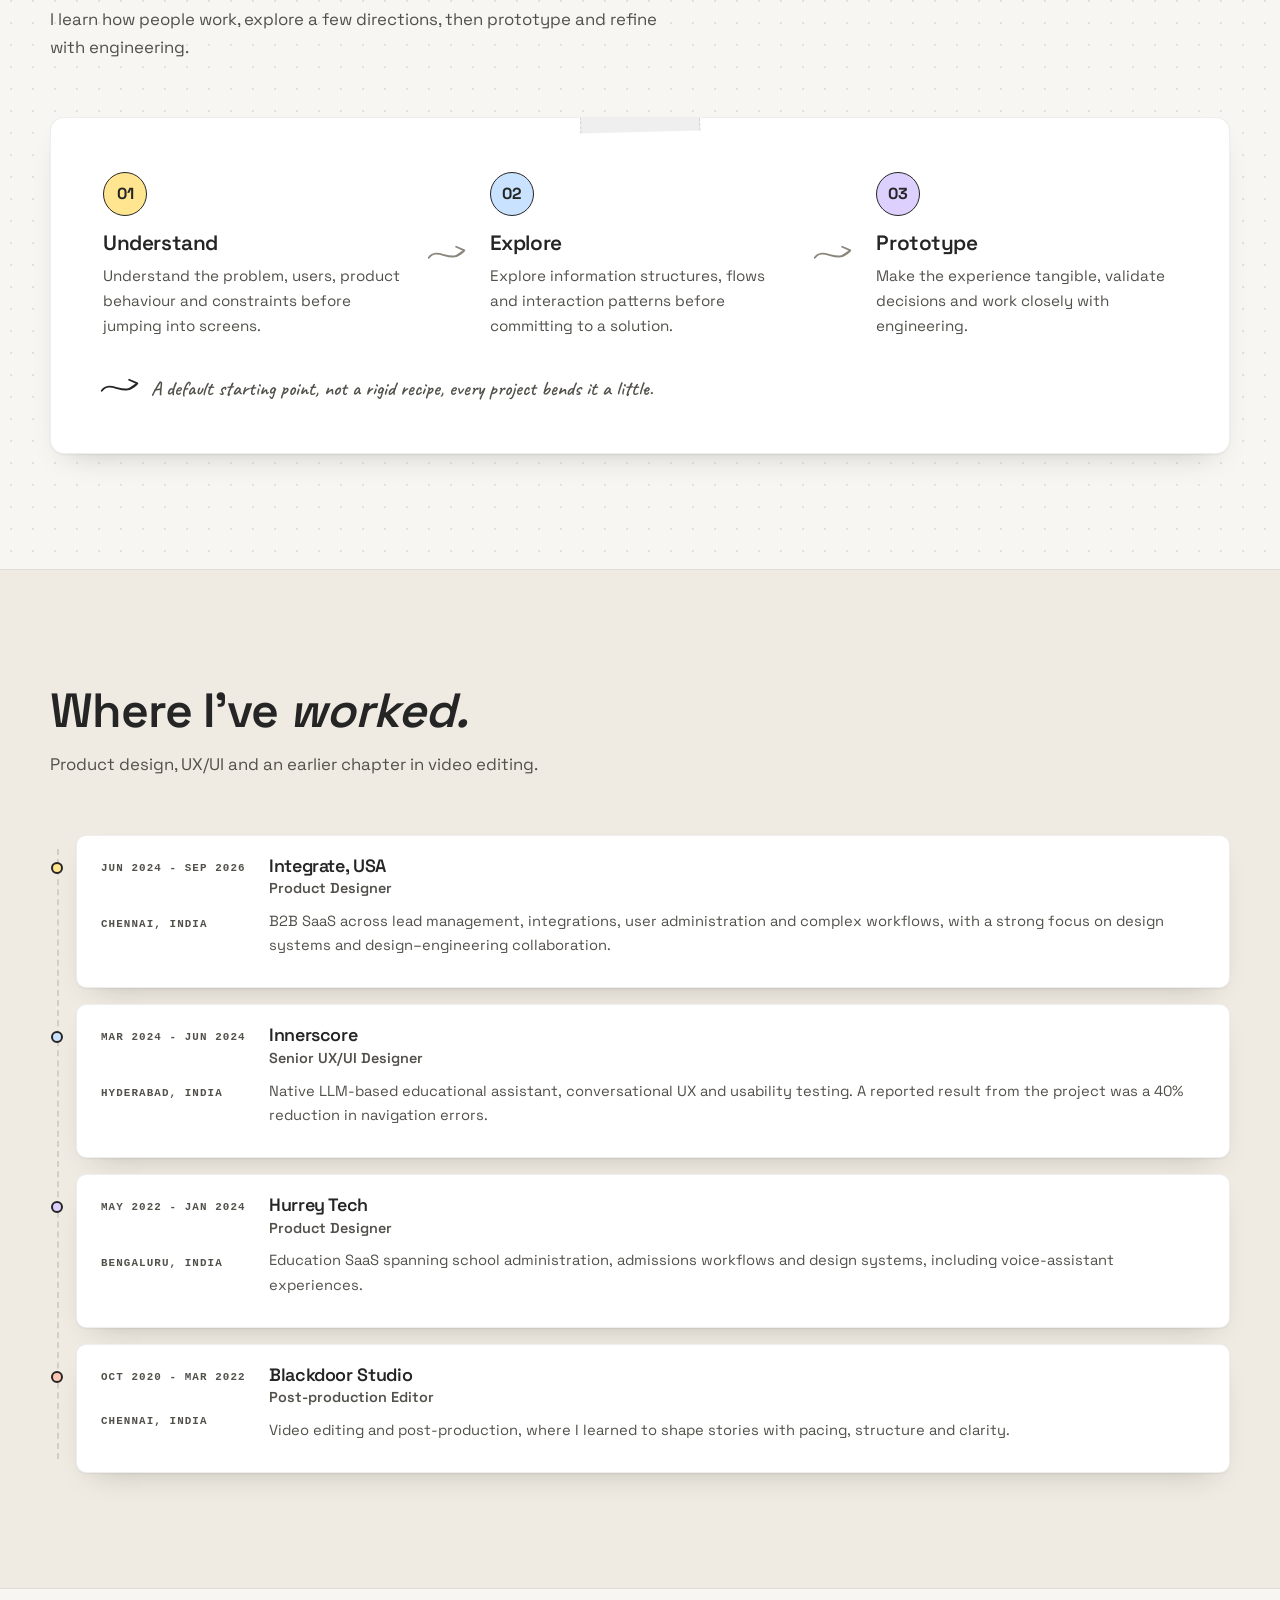
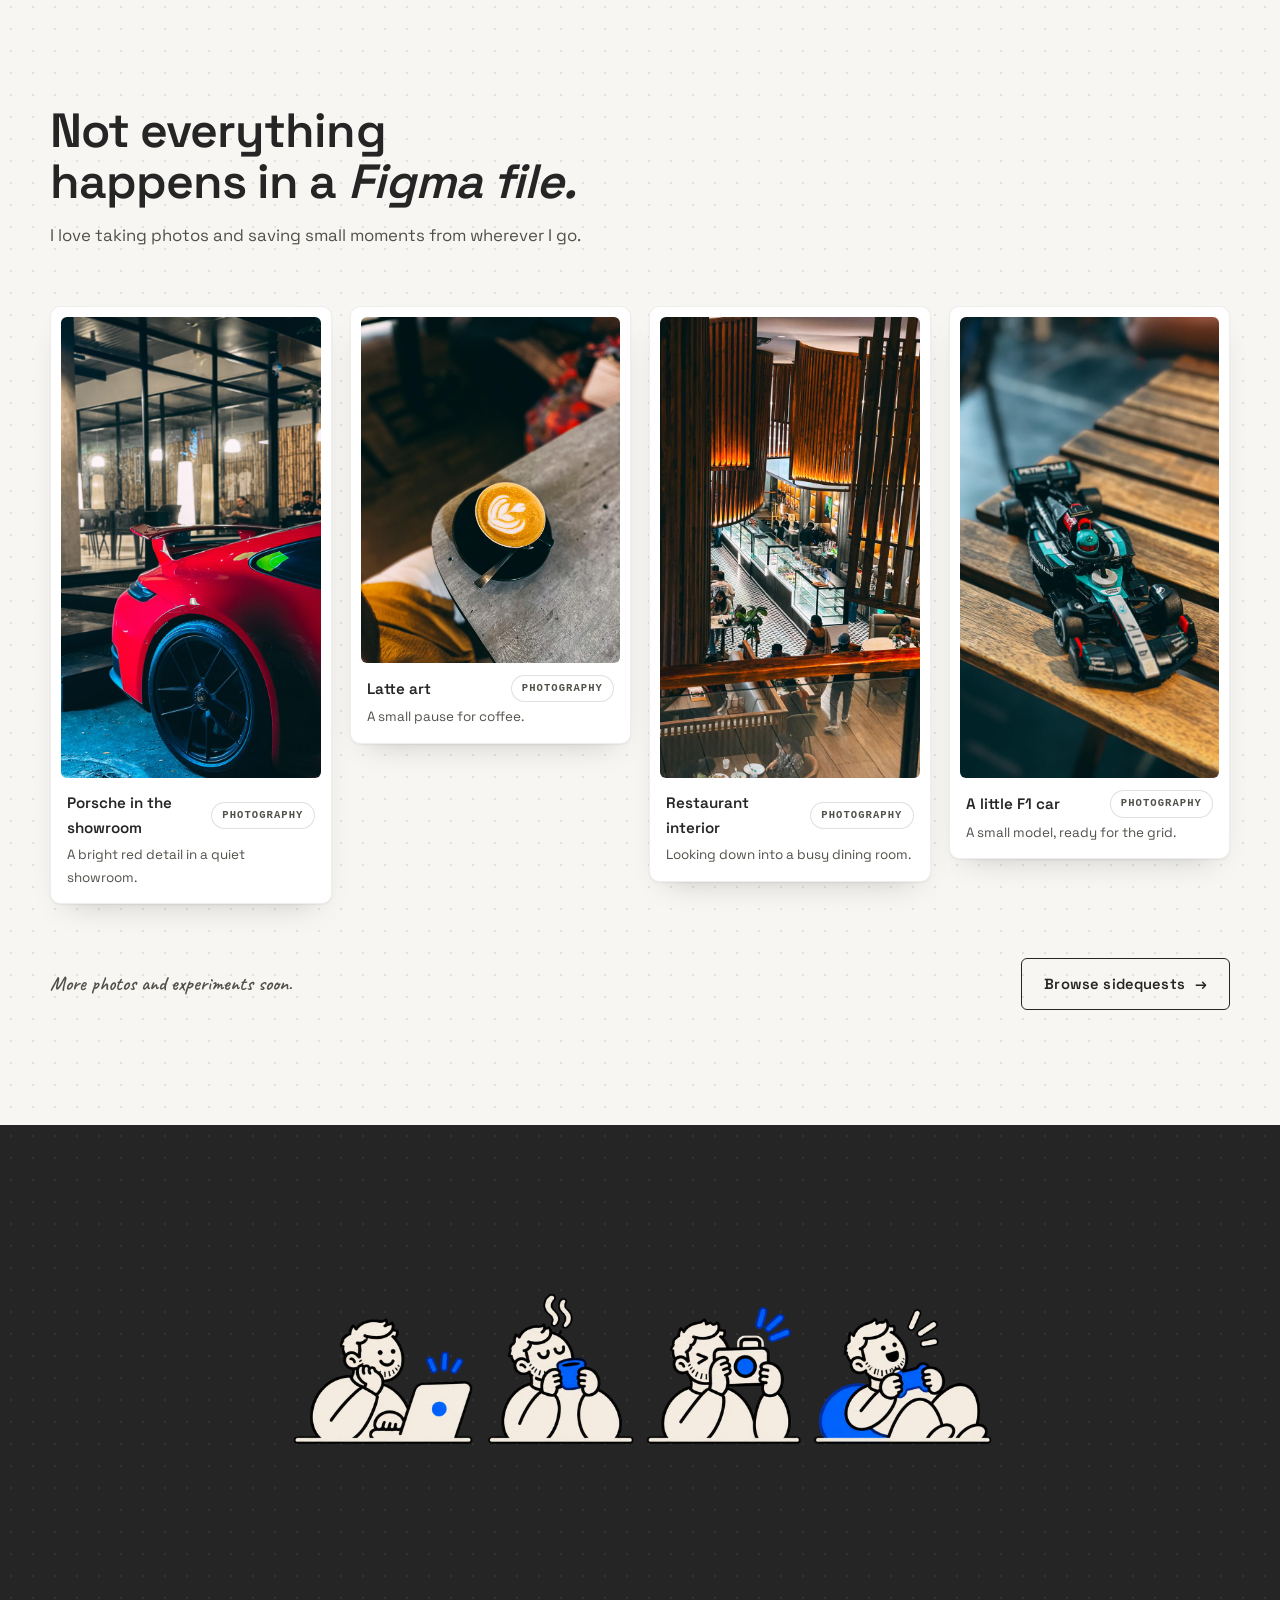
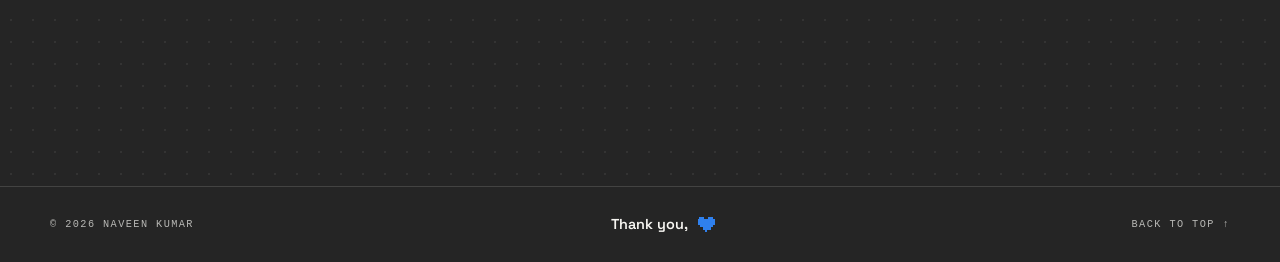
==== commit 81d2d456: "Replace portfolio with refreshed local website" ====
--- a/index.html
+++ b/index.html
@@ -1,46 +1,205 @@
 <!doctype html>
 <html lang="en">
 <head>
-    <meta charset="UTF-8">
-    <meta name="viewport" content="width=device-width, initial-scale=1.0">
-    <title>Naveen Kumar | Product Designer</title>
-    <meta name="description" content="Naveen Kumar is a Product Designer focused on B2B SaaS, AI, complex workflows, design systems and thoughtful digital experiences.">
-    <meta name="author" content="Naveen Kumar">
-    <meta name="theme-color" content="#111111">
-    <link rel="canonical" href="https://naveendesigns.github.io/portfolio/">
-    <link rel="icon" type="image/jpeg" href="assets/naveenprofile.jpeg">
-    <link rel="apple-touch-icon" href="assets/naveenprofile.jpeg">
-    <meta property="og:type" content="website">
-    <meta property="og:title" content="Naveen Kumar | Product Designer">
-    <meta property="og:description" content="Product Designer focused on B2B SaaS, AI, systems and complex workflows.">
-    <meta property="og:url" content="https://naveendesigns.github.io/portfolio/">
-    <meta name="twitter:card" content="summary_large_image">
-    <link rel="preconnect" href="https://fonts.googleapis.com">
-    <link rel="preconnect" href="https://fonts.gstatic.com" crossorigin>
-    <link href="https://fonts.googleapis.com/css2?family=Albert+Sans:wght@400;500;600;700;800&family=Unbounded:wght@400;500;600;700;800&display=swap" rel="stylesheet">
-    <link rel="stylesheet" href="style.css"><link rel="stylesheet" href="editorial-fonts.css"><link rel="stylesheet" href="font-scale.css"><link rel="stylesheet" href="hero-card.css"><link rel="stylesheet" href="font-system.css"><link rel="stylesheet" href="hero-motion.css"><link rel="stylesheet" href="typography-image.css"><link rel="stylesheet" href="home-thumbnail.css">
+  <meta charset="utf-8">
+  <meta name="viewport" content="width=device-width, initial-scale=1">
+  <title>Naveen Kumar | Product Designer</title>
+  <meta name="description" content="Naveen Kumar is a Product Designer in Chennai, India, working across B2B SaaS, AI/LLM experiences, design systems and complex enterprise workflows.">
+  <meta name="author" content="Naveen Kumar">
+  <meta name="theme-color" content="#F7F6F2">
+  <link rel="canonical" href="https://www.mrnk.in/">
+
+  <!-- Open Graph -->
+  <meta property="og:type" content="website">
+  <meta property="og:site_name" content="Naveen Kumar, Product Designer">
+  <meta property="og:title" content="Naveen Kumar | Product Designer">
+  <meta property="og:description" content="I make complex products feel simple, from B2B SaaS to AI tools and design systems.">
+  <meta property="og:url" content="https://www.mrnk.in/">
+  <meta property="og:image" content="https://www.mrnk.in/assets/og-image.png">
+  <meta name="twitter:card" content="summary_large_image">
+
+  <link rel="icon" type="image/svg+xml" href="assets/favicon.svg">
+
+  <link rel="preconnect" href="https://fonts.googleapis.com">
+  <link rel="preconnect" href="https://fonts.gstatic.com" crossorigin>
+  <link href="https://fonts.googleapis.com/css2?family=Space+Grotesk:wght@400;500;600;700&family=Inter:wght@400;500;600&family=Caveat:wght@500;600&display=swap" rel="stylesheet">
+  <link rel="stylesheet" href="styles.css">
+
+  <!-- Marks that JS is available; reveal animations only run when this class exists -->
+  <script>document.documentElement.classList.add("js");</script>
 </head>
-<body>
-    <a class="skip-link" href="#main">Skip to content</a>
-    <nav class="site-nav" aria-label="Primary navigation"><a class="brand" href="#top">NAVEEN<span>®</span></a><div class="nav-links"><a href="#about">About</a><a href="#work">Work</a><a href="#process">Process</a><a href="#experience">Experience</a><a href="#contact">Contact</a></div><button class="menu-toggle" aria-label="Open menu" aria-expanded="false">MENU</button></nav>
-    <div class="mobile-menu" aria-hidden="true"><a href="#about">About</a><a href="#work">Work</a><a href="#process">Process</a><a href="#experience">Experience</a><a href="#contact">Contact</a></div>
-    <main id="main">
-        <section class="hero" id="top" aria-labelledby="hero-title"><div class="hero-canvas"><div class="hero-center"><p class="hero-kicker">Hey, I’m Naveen, a Product Designer who</p><h1 id="hero-title" tabindex="0" role="button" aria-controls="editorial-card" aria-expanded="true"><span>enjoys making</span><span>complex products</span><span>feel simple<span class="dot">.</span></span></h1><p class="hero-intro">5+ years designing web and mobile products, turning complex workflows into intuitive experiences people enjoy using, from startups to enterprise platforms.</p><a class="hero-cta" href="#work">VIEW MY WORK</a></div><div class="hero-card" id="editorial-card" aria-label="Personal notes"><div class="hero-card-top"><span>NK</span><button class="card-close" type="button" aria-label="Close personal card">×</button></div><div class="hero-card-copy"><div class="hero-emoji" aria-hidden="true">🧠</div><h2 class="card-title">I like products with a point.</h2><p class="card-description">If it makes someone’s day a little easier, happier, or better, I’m interested.</p></div><div class="hero-card-controls" aria-label="Personal card navigation"><button class="card-nav card-prev" type="button" aria-label="Previous card"><span>←</span><span>PREVIOUS</span></button><span class="card-progress" aria-live="polite">01 / 05</span><button class="card-nav card-next" type="button" aria-label="Next card"><span>NEXT</span><span>→</span></button></div></div><div class="hero-bottom"><span>CHENNAI / INDIA</span><span class="hero-rule"></span><span>B2B SAAS · AI / LLM · SYSTEMS</span></div></div></section>
-        <section class="about section-dark" id="about"><div class="about-layout"><div class="about-copy"><p class="display-copy">I’m a Product Designer who enjoys making <em>complex products feel simple.</em></p><p class="body-copy">My work sits between product thinking, interaction design and implementation. I enjoy understanding the system behind a product, finding the confusing parts and turning them into experiences that feel clear and intentional.</p></div><div class="portrait-panel"><div class="portrait-frame"><img src="assets/naveenprofile.jpeg" alt="Naveen Kumar smiling in a black shirt"></div><div class="portrait-caption"><span>THAT'S ME</span><span>NK / CHENNAI</span></div></div></div><div class="about-tags"><span>B2B SAAS</span><span>AI / LLM</span><span>DESIGN SYSTEMS</span><span>PROTOTYPING</span><span>PRODUCT STRATEGY</span></div></section>
-        <section class="work section-light" id="work"><div class="section-heading-row"><h2>Work that starts with<br><em>the problem.</em></h2><p>Seven projects across B2B SaaS, AI, education and product systems.</p></div><div class="projects-grid">
-            <a class="project-card project-featured" href="case-studies/linked-campaign-propagation.html"><div class="project-visual visual-campaign"><span class="visual-label">LINKED</span><div class="visual-node node-a">SOURCE</div><div class="visual-connection"></div><div class="visual-node node-b">LINKED</div><div class="visual-node node-c">PROPAGATE</div></div><h3>Linked Campaign Propagation</h3><p>Making campaign relationships and propagation behaviour easier to understand.</p></a>
-            <a class="project-card" href="case-studies/design-engineering-collaboration.html"><div class="project-visual visual-system"><img src="assets/design-engineering-collaboration.png" alt="Design × Engineering Collaboration" loading="lazy"></div><h3>Design × Engineering Collaboration</h3><p>A two-track model for clearer handoffs between design and the Pixel team.</p></a>
-            <a class="project-card" href="case-studies/oncehub-activity-stream.html"><div class="project-visual visual-oncehub" aria-label="Preview of the OnceHub activity workspace"><div class="oncehub-mini"><div class="oncehub-mini-top"><b>OnceHub</b><span>ACTIVITY</span></div><div class="oncehub-mini-filters"><i>ALL</i><i>MEETINGS</i><i>FORMS</i><i>CHAT</i></div><div class="oncehub-mini-row active"><span class="oncehub-mini-avatar">EC</span><span><b>Emily Carter</b><small>Product walkthrough</small></span><i>10:42</i></div><div class="oncehub-mini-row"><span class="oncehub-mini-avatar">MP</span><span><b>Maya Patel</b><small>Chatbot conversation</small></span><i>09:18</i></div><div class="oncehub-mini-row"><span class="oncehub-mini-avatar">JL</span><span><b>Jordan Lee</b><small>Routing form</small></span><i>MON</i></div></div></div><div class="project-meta"><span>PRODUCT DESIGN</span><span>INDEPENDENT ASSIGNMENT</span></div><h3>OnceHub: Activity Stream</h3><p>Making customer activity easier to find, understand, and follow up on.</p></a>
-            <a class="project-card" href="case-studies/teacher-experience.html"><div class="project-visual visual-teacher"><img src="assets/teacher-experience.jpg" alt="Teacher Experience Redesign" loading="lazy"></div><h3>Teacher Experience Redesign</h3><p>Reworking a connected classroom product around teacher workflows and clarity.</p></a>
-            <a class="project-card" href="case-studies/school-admissions.html"><div class="project-visual visual-admissions"><img src="assets/school-admissions.jpg" alt="School Admissions Platform" loading="lazy"></div><h3>School Admissions Platform</h3><p>Simplifying a 3–4 month admissions process for school administrators and parents.</p></a>
-            <a class="project-card" href="case-studies/typography-system-native.html"><div class="project-visual visual-type"><img src="assets/typographysystem.jpg" alt="Scalable Typography System" loading="lazy"></div><h3>Scalable Typography System</h3><p>A token-based typography foundation connecting Figma variables to CSS.</p></a>
-            <a class="project-card" href="case-studies/revenue-optimization.html"><div class="project-visual visual-revenue"><img src="assets/revenue-optimization.jpg" alt="Revenue Optimization Insights" loading="lazy"></div><h3>Revenue Optimization Insights</h3><p>An analytics concept designed to surface revenue loss, causes and opportunities.</p></a>
-        </div></section>
-        <section class="process section-dark" id="process"><div class="process-heading"><h2>Make the complex<br><em>feel obvious.</em></h2><p>I move between discovery, systems thinking, interaction design and prototyping. The goal is not more screens. It is a clearer product.</p></div><div class="process-grid"><article><span>01</span><h3>Understand</h3><p>Map the problem, users, constraints and system behaviour before jumping into UI.</p></article><article><span>02</span><h3>Explore</h3><p>Test different information structures and interaction patterns against the real problem.</p></article><article><span>03</span><h3>Prototype</h3><p>Make behaviour tangible early so Product and Engineering can react to something real.</p></article></div></section>
-        <section class="experience section-light" id="experience"><div class="experience-list"><div class="experience-row"><span class="year">2024 — NOW</span><strong>Integrate</strong><span>Product Designer · B2B SaaS · AI</span><span>CHENNAI</span></div><div class="experience-row"><span class="year">2023 — 2024</span><strong>CoSchool</strong><span>Product Design · EdTech</span><span>INDIA</span></div><div class="experience-row"><span class="year">2022 — 2023</span><strong>Hurrey Tech</strong><span>Product Design · IoT · EdTech</span><span>INDIA</span></div></div></section>
-        <section class="contact section-dark" id="contact"><div class="contact-inner"><h2>Let’s make<br><em>something useful.</em></h2><div class="contact-links"><a href="mailto:naveenmm26@gmail.com">EMAIL</a><a href="https://www.linkedin.com/in/naveenux/" target="_blank" rel="noopener">LINKEDIN</a></div></div></section>
-    </main>
-    <footer class="site-footer"><span>© 2026 NAVEEN KUMAR</span><span>PRODUCT DESIGN · AI · SYSTEMS</span></footer>
-    <script src="https://cdn.jsdelivr.net/npm/gsap@3.12.5/dist/gsap.min.js"></script><script src="script.js"></script>
+<body data-page="home">
+  <a class="skip-link" href="#main">Skip to content</a>
+
+  <!-- ================= Navigation ================= -->
+  <header class="site-nav">
+    <div class="wrap nav-inner">
+      <a class="brand" href="index.html">
+        <span class="brand-mark" aria-hidden="true">NK</span>
+        <span>Naveen Kumar</span>
+      </a>
+      <nav class="nav-links" aria-label="Primary">
+        <a href="#work">Work</a>
+        <a href="#about">About</a>
+        <a href="sidequests.html">Sidequests</a>
+        <a href="#contact">Contact</a>
+      </nav>
+      <button class="menu-toggle" type="button" aria-expanded="false" aria-controls="mobileMenu" aria-label="Open menu">
+        <span class="menu-icon" aria-hidden="true"><span></span><span></span><span></span></span>
+        Menu
+      </button>
+    </div>
+    <nav class="mobile-menu" id="mobileMenu" aria-label="Mobile">
+      <a href="#work">Work</a>
+      <a href="#about">About</a>
+      <a href="sidequests.html">Sidequests</a>
+      <a href="#contact">Contact</a>
+    </nav>
+  </header>
+
+  <main id="main">
+
+    <!-- ================= Hero canvas ================= -->
+    <section class="hero" aria-labelledby="heroTitle">
+      <div class="hero-canvas" id="heroCanvas">
+
+        <!-- connectors are drawn here by script.js (decorative) -->
+        <svg class="hero-links" aria-hidden="true" focusable="false"></svg>
+
+        <div class="hero-center">
+          <img class="hero-portrait" src="assets/profile/naveen.jpg" alt="Naveen Kumar" width="88" height="88">
+          <p class="hero-label">PRODUCT DESIGNER / DESIGN ENGINEER</p>
+          <h1 class="hero-title" id="heroTitle">&ldquo;I make complex products <em>feel simple</em>.&rdquo;</h1>
+          <p class="hero-sub">I design B2B SaaS, AI tools and design systems, then work with engineers to bring them to life.</p>
+          <div class="hero-ctas">
+            <a class="btn btn--primary" href="#work">Explore selected work <span class="btn-arrow" aria-hidden="true">→</span></a>
+            <a class="btn btn--ghost" href="sidequests.html">A little beyond design <span class="btn-arrow" aria-hidden="true">→</span></a>
+          </div>
+        </div>
+
+        <!-- sticky notes: static HTML so the page works without JS;
+             script.js adds dragging + connector lines on desktop -->
+        <div class="hero-notes">
+          <span class="note note--yellow" data-drag="n1" style="left:5%; top:15%; --rot:-3deg;">B2B SaaS</span>
+          <span class="note note--blue" data-drag="n2" style="left:74%; top:9%; --rot:2deg;">AI / LLM experiences</span>
+          <span class="note note--lilac" data-drag="n3" style="left:79%; top:47%; --rot:-2deg;">Design systems</span>
+          <span class="note note--mint" data-drag="n4" style="left:6%; top:58%; --rot:2.5deg;">From problem to prototype</span>
+          <a class="note note--coral" data-drag="n5" href="sidequests.html" style="left:67%; top:76%; --rot:-1.5deg;">Curiosity outside the screen</a>
+          <div class="note-card" data-drag="nc" style="left:6%; top:74%; --rot:-1.5deg;">
+            <p class="note-card-hand">a note about me</p>
+            <p>I like understanding how things work, then figuring out how to make them work better.</p>
+            <p class="note-card-sign" aria-hidden="true">NK</p>
+          </div>
+          <p class="hero-hint" aria-hidden="true">go on, the notes are draggable ↷</p>
+        </div>
+
+      </div>
+    </section>
+
+    <!-- ================= Selected work ================= -->
+    <section class="section" id="work" aria-labelledby="workTitle">
+      <div class="wrap">
+        <div class="section-head reveal">
+          <h2 id="workTitle">Work that starts with <em>the problem.</em></h2>
+          <p class="section-sub">A few products and ideas I've worked on, from early concepts to shipped tools.</p>
+        </div>
+        <div class="work-grid" id="workGrid" data-requires-data></div>
+      </div>
+    </section>
+
+    <!-- ================= About ================= -->
+    <section class="section section--deep" id="about" aria-labelledby="aboutTitle">
+      <div class="wrap">
+        <div class="about-grid">
+          <div class="about-portrait reveal">
+            <div class="frame">
+              <img src="assets/profile/naveen.jpg" alt="Naveen Kumar smiling in a black shirt, black-and-white portrait with a sticker-style outline" loading="lazy" decoding="async">
+            </div>
+            <div class="about-annotation" aria-hidden="true">
+              <span class="label--hand">yes, that's me</span>
+              <svg class="doodle" viewBox="0 0 46 26" width="42" height="24" fill="none" aria-hidden="true">
+                <path d="M3 16 C 13 3, 27 24, 41 9" stroke="currentColor" stroke-width="2" stroke-linecap="round"/>
+                <path d="M33 4 L 42 8 L 33 14" stroke="currentColor" stroke-width="2" stroke-linecap="round" stroke-linejoin="round"/>
+              </svg>
+            </div>
+          </div>
+          <div class="about-copy">
+            <h2 id="aboutTitle" class="reveal">I care about what happens between the idea and the experience.</h2>
+            <p class="about-lead reveal">I'm a product designer who likes making complicated products easier to use. I work across product thinking, interaction design and implementation with engineers.</p>
+            <p class="reveal">I've worked on B2B SaaS, education products and AI features. I enjoy making complex workflows clear and useful.</p>
+          </div>
+        </div>
+        <div class="about-facts" id="aboutFacts" aria-label="A few facts about me"></div>
+      </div>
+    </section>
+
+    <!-- ================= How I work ================= -->
+    <section class="section" id="process" aria-labelledby="processTitle">
+      <div class="wrap">
+        <div class="section-head reveal">
+          <h2 id="processTitle">Make the complex <em>feel obvious.</em></h2>
+          <p class="section-sub">I learn how people work, explore a few directions, then prototype and refine with engineering.</p>
+        </div>
+        <div class="process-board reveal">
+          <div class="process-flow" id="processFlow"></div>
+          <div class="process-footnote" id="processFootnote"></div>
+        </div>
+      </div>
+    </section>
+
+    <!-- ================= Experience ================= -->
+    <section class="section section--deep" id="experience" aria-labelledby="expTitle">
+      <div class="wrap">
+        <div class="section-head reveal">
+          <h2 id="expTitle">Where I've <em>worked.</em></h2>
+          <p class="section-sub">Product design, UX/UI and an earlier chapter in video editing.</p>
+        </div>
+        <div class="timeline" id="timeline" data-requires-data></div>
+      </div>
+    </section>
+
+    <!-- ================= Sidequests preview ================= -->
+    <section class="section sidequests-band" id="sidequests" aria-labelledby="sqTitle">
+      <div class="wrap">
+        <div class="section-head reveal">
+          <h2 id="sqTitle">Not everything happens in a <em>Figma file.</em></h2>
+          <p class="section-sub">I love taking photos and saving small moments from wherever I go.</p>
+        </div>
+        <div class="sq-strip" id="sqStrip" aria-label="Recent sidequests"></div>
+        <div class="work-footnote reveal">
+          <span class="label--hand">More photos and experiments soon.</span>
+          <a class="btn btn--ghost" href="sidequests.html">Browse sidequests <span class="btn-arrow" aria-hidden="true">→</span></a>
+        </div>
+      </div>
+    </section>
+
+    <!-- ================= Contact ================= -->
+    <section class="section section--ink" id="contact" aria-label="Contact">
+      <div class="wrap contact-inner">
+        <img class="footer-doodle reveal" src="assets/footer/footer-doodles.png" alt="Doodle scenes of Naveen working at a laptop, having coffee, taking a photo, and playing a video game." />
+        <p class="section-sub footer-note reveal">Say hi before my coffee gets cold or the next game starts. Hope to see you around!</p>
+        <div class="contact-actions reveal">
+          <a class="btn btn--paper" href="mailto:naveenmm26@gmail.com">naveenmm26@gmail.com <span class="btn-arrow" aria-hidden="true">→</span></a>
+          <a class="btn btn--outline-paper" href="https://www.linkedin.com/in/naveenux/" target="_blank" rel="noopener">LinkedIn <span class="btn-arrow" aria-hidden="true">↗</span></a>
+          <a class="btn btn--outline-paper" data-resume-only href="#" target="_blank" rel="noopener" hidden>Resume <span class="btn-arrow" aria-hidden="true">↗</span></a>
+        </div>
+        <div class="contact-meta reveal">
+          <span class="chip">Chennai, India</span>
+          <span class="chip">IST · UTC+5:30</span>
+        </div>
+      </div>
+    </section>
+  </main>
+
+  <footer class="site-footer">
+    <div class="wrap footer-inner">
+      <span>© <span data-year>2026</span> Naveen Kumar</span>
+      <span class="footer-thanks">Thank you, <svg class="pixel-heart" viewBox="0 0 16 16" role="img" aria-label="blue pixel heart"><path fill="currentColor" d="M2 1h4v2h4V1h4v2h2v5h-2v2h-2v2H9v2H7v-2H5v-2H3V8H1V3h1z"/></svg></span>
+      <a href="#main">Back to top ↑</a>
+    </div>
+  </footer>
+
+  <script src="data.js"></script>
+  <script src="script.js"></script>
 </body>
-</html>+</html>
--- a/styles.css
+++ b/styles.css
@@ -0,0 +1,1802 @@
+/* ==========================================================================
+   Naveen Kumar, Personal Portfolio
+   styles.css, design system & page styles
+   --------------------------------------------------------------------------
+   Contents
+   01. Design tokens
+   02. Base & reset
+   03. Shared primitives (labels, chips, buttons, notes, frames)
+   04. Navigation
+   05. Hero canvas
+   06. Section scaffolding
+   07. Work (project cards)
+   08. About
+   09. Process
+   10. Experience
+   11. Sidequests preview
+   12. Contact & footer
+   13. Case-study template
+   14. Sidequests page & lightbox
+   15. Motion, focus & reduced-motion
+   16. Responsive
+   ========================================================================== */
+
+/* --------------------------------------------------------------------------
+   01. Design tokens
+   -------------------------------------------------------------------------- */
+:root {
+  /* palette */
+  --paper: #F7F6F2;
+  --paper-deep: #EFEBE2;
+  --card: #FFFFFF;
+  --ink: #252525;
+  --ink-soft: #52504A;
+  --ink-mute: #8A867C;
+  --line: rgba(37, 37, 37, 0.14);
+  --line-soft: rgba(37, 37, 37, 0.08);
+
+  --yellow: #FFE58F;
+  --yellow-deep: #F5CE4E;
+  --blue: #C8E2FF;
+  --blue-deep: #8FBFF5;
+  --lilac: #DDD0FF;
+  --lilac-deep: #B9A3F2;
+  --mint: #C9F0D5;
+  --mint-deep: #86D9A0;
+  --coral: #FFC5B5;
+  --coral-deep: #F79A7E;
+
+  /* typography */
+  --font-head: "Space Grotesk", "Inter", system-ui, -apple-system, "Segoe UI", sans-serif;
+  --font-body: "Space Grotesk", "Inter", system-ui, -apple-system, "Segoe UI", Roboto, "Helvetica Neue", Arial, sans-serif;
+  --font-hand: "Caveat", "Segoe Print", "Comic Sans MS", cursive;
+  --font-mono: ui-monospace, "SF Mono", "Cascadia Mono", Menlo, Consolas, "Liberation Mono", monospace;
+
+  /* geometry */
+  --w: 1180px;
+  --gutter: clamp(20px, 4vw, 40px);
+  --r-sm: 6px;
+  --r-md: 10px;
+  --r-lg: 14px;
+
+  /* elevation, paper, not glass */
+  --shadow-note: 0 1px 2px rgba(37, 37, 37, 0.10), 0 10px 22px -12px rgba(37, 37, 37, 0.35);
+  --shadow-card: 0 1px 2px rgba(37, 37, 37, 0.06), 0 14px 30px -18px rgba(37, 37, 37, 0.28);
+  --shadow-pop: 0 2px 4px rgba(37, 37, 37, 0.10), 0 24px 48px -20px rgba(37, 37, 37, 0.38);
+
+  /* dot grid */
+  --dots: radial-gradient(circle, rgba(37, 37, 37, 0.10) 1px, transparent 1.4px);
+}
+
+/* --------------------------------------------------------------------------
+   02. Base & reset
+   -------------------------------------------------------------------------- */
+*, *::before, *::after { box-sizing: border-box; }
+
+html {
+  -webkit-text-size-adjust: 100%;
+  scroll-behavior: smooth;
+  scroll-padding-top: 84px;
+}
+
+body {
+  margin: 0;
+  font-family: var(--font-body);
+  font-size: 1rem;
+  line-height: 1.65;
+  color: var(--ink);
+  background-color: var(--paper);
+  background-image: var(--dots);
+  background-size: 22px 22px;
+  overflow-x: clip;
+  -webkit-font-smoothing: antialiased;
+  text-rendering: optimizeLegibility;
+}
+
+img, svg, video { max-width: 100%; display: block; }
+img { height: auto; }
+
+/* the hidden attribute always wins, even over display rules */
+[hidden] { display: none !important; }
+
+h1, h2, h3, h4 {
+  font-family: var(--font-head);
+  font-weight: 600;
+  line-height: 1.08;
+  letter-spacing: -0.02em;
+  margin: 0 0 0.5em;
+  text-wrap: balance;
+}
+
+p { margin: 0 0 1em; }
+p:last-child { margin-bottom: 0; }
+
+a { color: inherit; }
+button { font: inherit; color: inherit; }
+
+::selection { background: var(--yellow); color: var(--ink); }
+
+/* accessibility helpers */
+.visually-hidden {
+  position: absolute !important;
+  width: 1px; height: 1px;
+  margin: -1px; padding: 0; border: 0;
+  clip: rect(0 0 0 0); clip-path: inset(50%);
+  overflow: hidden; white-space: nowrap;
+}
+
+.skip-link {
+  position: absolute; left: 16px; top: -60px;
+  z-index: 200;
+  background: var(--ink); color: var(--paper);
+  padding: 10px 16px; border-radius: var(--r-sm);
+  font-weight: 600; text-decoration: none;
+  transition: top 0.2s ease;
+}
+.skip-link:focus { top: 12px; }
+
+/* --------------------------------------------------------------------------
+   03. Shared primitives
+   -------------------------------------------------------------------------- */
+.wrap {
+  width: min(var(--w), 100% - var(--gutter) * 2);
+  margin-inline: auto;
+}
+
+/* micro label, small caps with tracking */
+.label {
+  font-family: var(--font-mono);
+  font-size: 0.7rem;
+  font-weight: 600;
+  letter-spacing: 0.16em;
+  text-transform: uppercase;
+  color: var(--ink-soft);
+  margin: 0;
+}
+.label--hand {
+  font-family: var(--font-hand);
+  font-size: 1.25rem;
+  font-weight: 600;
+  letter-spacing: 0;
+  text-transform: none;
+  color: var(--ink-soft);
+}
+
+/* chips */
+.chip {
+  display: inline-flex;
+  align-items: center;
+  gap: 6px;
+  padding: 4px 10px;
+  border: 1px solid var(--line);
+  border-radius: 999px;
+  background: var(--card);
+  font-family: var(--font-mono);
+  font-size: 0.66rem;
+  font-weight: 600;
+  letter-spacing: 0.1em;
+  text-transform: uppercase;
+  color: var(--ink-soft);
+  white-space: nowrap;
+}
+.chip--yellow { background: var(--yellow); border-color: transparent; color: var(--ink); }
+.chip--blue   { background: var(--blue);   border-color: transparent; color: var(--ink); }
+.chip--lilac  { background: var(--lilac);  border-color: transparent; color: var(--ink); }
+.chip--mint   { background: var(--mint);   border-color: transparent; color: var(--ink); }
+.chip--coral  { background: var(--coral);  border-color: transparent; color: var(--ink); }
+
+/* index number, big outlined figure */
+.index-num {
+  font-family: var(--font-head);
+  font-weight: 700;
+  font-size: 0.95rem;
+  letter-spacing: 0.04em;
+  color: var(--ink);
+  background: var(--paper);
+  border: 1.5px solid var(--ink);
+  border-radius: var(--r-sm);
+  padding: 3px 8px;
+  line-height: 1;
+}
+
+/* buttons */
+.btn {
+  display: inline-flex;
+  align-items: center;
+  gap: 10px;
+  padding: 13px 22px;
+  border-radius: var(--r-sm);
+  border: 1.5px solid var(--ink);
+  font-family: var(--font-head);
+  font-size: 0.92rem;
+  font-weight: 600;
+  letter-spacing: 0.01em;
+  text-decoration: none;
+  cursor: pointer;
+  transition: transform 0.18s ease, box-shadow 0.18s ease, background 0.18s ease, color 0.18s ease;
+}
+.btn .btn-arrow { transition: transform 0.18s ease; }
+.btn:hover .btn-arrow { transform: translateX(3px); }
+
+.btn--primary { background: var(--ink); color: var(--paper); }
+.btn--primary:hover {
+  transform: translateY(-2px);
+  box-shadow: var(--shadow-card);
+}
+.btn--primary:active { transform: translateY(0); }
+
+.btn--ghost { background: transparent; color: var(--ink); }
+.btn--ghost:hover { background: var(--card); transform: translateY(-2px); box-shadow: var(--shadow-card); }
+
+.btn--paper { background: var(--paper); color: var(--ink); border-color: var(--paper); }
+.btn--paper:hover { background: var(--yellow); border-color: var(--yellow); transform: translateY(-2px); }
+
+.btn--outline-paper { background: transparent; color: var(--paper); border-color: rgba(247, 246, 242, 0.5); }
+.btn--outline-paper:hover { border-color: var(--paper); background: rgba(247, 246, 242, 0.08); transform: translateY(-2px); }
+
+/* text link with arrow */
+.text-link {
+  display: inline-flex;
+  align-items: center;
+  gap: 8px;
+  font-family: var(--font-head);
+  font-weight: 600;
+  font-size: 0.92rem;
+  color: var(--ink);
+  text-decoration: none;
+  border-bottom: 1.5px solid var(--ink);
+  padding-bottom: 2px;
+  transition: gap 0.18s ease;
+}
+.text-link .btn-arrow { transition: transform 0.18s ease; }
+.text-link:hover .btn-arrow { transform: translateX(4px); }
+
+/* sticky note */
+.note {
+  --rot: 0deg;
+  position: absolute;
+  width: max-content;
+  max-width: 220px;
+  padding: 14px 18px;
+  background: var(--note-bg, var(--yellow));
+  border-radius: var(--r-sm);
+  box-shadow: var(--shadow-note);
+  transform: rotate(var(--rot));
+  font-family: var(--font-head);
+  font-weight: 600;
+  font-size: 0.95rem;
+  line-height: 1.35;
+  color: var(--ink);
+  text-decoration: none;
+  transition: transform 0.18s ease, box-shadow 0.18s ease;
+}
+.note::after {                        /* subtle corner fold */
+  content: "";
+  position: absolute;
+  right: 0; bottom: 0;
+  border-width: 0 12px 12px 0;
+  border-style: solid;
+  border-color: transparent rgba(0, 0, 0, 0.08) rgba(0, 0, 0, 0.12) transparent;
+  border-radius: 0 0 var(--r-sm) 0;
+}
+.note--yellow { --note-bg: var(--yellow); }
+.note--blue   { --note-bg: var(--blue); }
+.note--lilac  { --note-bg: var(--lilac); }
+.note--mint   { --note-bg: var(--mint); }
+.note--coral  { --note-bg: var(--coral); }
+
+.note.is-lifted, .note-card.is-lifted {
+  transform: rotate(var(--rot)) scale(1.04);
+  box-shadow: var(--shadow-pop);
+}
+
+/* white note card (hero personal note) */
+.note-card {
+  --rot: 0deg;
+  position: absolute;
+  width: min(300px, 76vw);
+  padding: 18px 20px 16px;
+  background: var(--card);
+  border: 1px solid var(--line-soft);
+  border-radius: var(--r-md);
+  box-shadow: var(--shadow-card);
+  transform: rotate(var(--rot));
+  transition: transform 0.18s ease, box-shadow 0.18s ease;
+}
+.note-card::before {                  /* strip of tape */
+  content: "";
+  position: absolute;
+  top: -10px; left: 50%;
+  width: 74px; height: 20px;
+  transform: translateX(-50%) rotate(-2deg);
+  background: rgba(37, 37, 37, 0.08);
+  border-left: 1px dashed rgba(37, 37, 37, 0.16);
+  border-right: 1px dashed rgba(37, 37, 37, 0.16);
+}
+.note-card .note-card-hand {
+  font-family: var(--font-hand);
+  font-size: 1.3rem;
+  font-weight: 600;
+  color: var(--ink-soft);
+  margin: 0 0 4px;
+}
+.note-card p { font-size: 0.95rem; line-height: 1.5; margin: 0; }
+.note-card .note-card-sign {
+  display: flex;
+  justify-content: flex-end;
+  margin-top: 10px;
+  font-family: var(--font-hand);
+  font-size: 1.15rem;
+  color: var(--ink-mute);
+}
+
+/* image frame, paper print look */
+.frame {
+  position: relative;
+  background: var(--card);
+  border: 1px solid var(--line-soft);
+  border-radius: var(--r-md);
+  padding: 10px;
+  box-shadow: var(--shadow-card);
+}
+.frame img { border-radius: calc(var(--r-md) - 4px); }
+
+/* hand-drawn arrows (inline SVG) */
+.doodle { color: var(--ink); }
+
+/* placeholder media block */
+.ph-frame {
+  position: relative;
+  display: flex;
+  flex-direction: column;
+  align-items: center;
+  justify-content: center;
+  gap: 10px;
+  width: 100%;
+  height: 100%;
+  min-height: 220px;
+  background:
+    var(--dots) 0 0 / 22px 22px,
+    var(--paper-deep);
+  border: 1px dashed var(--line);
+  border-radius: calc(var(--r-md) - 4px);
+  color: var(--ink-mute);
+  text-align: center;
+  padding: 24px;
+}
+.ph-frame .ph-label {
+  font-family: var(--font-mono);
+  font-size: 0.64rem;
+  font-weight: 600;
+  letter-spacing: 0.18em;
+  text-transform: uppercase;
+}
+.ph-frame .ph-note {
+  font-family: var(--font-hand);
+  font-size: 1.15rem;
+  color: var(--ink-soft);
+}
+
+/* section heading block */
+.section-head { max-width: 720px; margin-bottom: clamp(36px, 5vw, 56px); }
+.section-head h2 {
+  font-size: clamp(1.9rem, 4.2vw, 3rem);
+  margin-bottom: 14px;
+}
+.section-head .section-sub {
+  font-size: 1.05rem;
+  color: var(--ink-soft);
+  max-width: 56ch;
+}
+
+/* --------------------------------------------------------------------------
+   04. Navigation
+   -------------------------------------------------------------------------- */
+.site-nav {
+  position: sticky;
+  top: 0;
+  z-index: 100;
+  background: rgba(247, 246, 242, 0.88);
+  -webkit-backdrop-filter: blur(10px);
+  backdrop-filter: blur(10px);
+  border-bottom: 1px solid var(--line-soft);
+}
+.site-nav .nav-inner {
+  display: flex;
+  align-items: center;
+  justify-content: space-between;
+  gap: 16px;
+  min-height: 64px;
+}
+.brand {
+  display: inline-flex;
+  align-items: center;
+  gap: 10px;
+  text-decoration: none;
+  font-family: var(--font-head);
+  font-weight: 700;
+  font-size: 1rem;
+  letter-spacing: 0.02em;
+}
+.brand .brand-mark {
+  display: grid;
+  place-items: center;
+  flex: 0 0 34px;
+  width: 34px; height: 34px;
+  color: #fff;
+  background: #3185ed;
+  border-radius: 50%;
+  font-family: "Segoe Print", "Comic Sans MS", cursive;
+  font-size: 17px;
+  font-style: italic;
+  font-weight: 700;
+  letter-spacing: -0.12em;
+  padding-right: 3px;
+  transform: rotate(-7deg);
+  transition: transform 0.18s ease;
+}
+.brand:hover .brand-mark { transform: rotate(-12deg) scale(1.05); }
+
+.nav-links {
+  display: flex;
+  align-items: center;
+  gap: clamp(14px, 2.4vw, 30px);
+}
+.nav-links a {
+  position: relative;
+  text-decoration: none;
+  font-family: var(--font-head);
+  font-size: 0.9rem;
+  font-weight: 500;
+  color: var(--ink-soft);
+  padding: 6px 2px;
+  transition: color 0.15s ease;
+}
+.nav-links a::after {
+  content: "";
+  position: absolute;
+  left: 0; right: 100%; bottom: 0;
+  border-bottom: 2px solid var(--ink);
+  transition: right 0.2s ease;
+}
+.nav-links a:hover, .nav-links a[aria-current="page"] { color: var(--ink); }
+.nav-links a:hover::after, .nav-links a[aria-current="page"]::after { right: 0; }
+
+.nav-resume {
+  display: inline-flex;
+  align-items: center;
+  gap: 6px;
+  border: 1.5px solid var(--ink);
+  border-radius: var(--r-sm);
+  padding: 6px 12px;
+  font-family: var(--font-head);
+  font-size: 0.8rem;
+  font-weight: 600;
+  text-decoration: none;
+  color: var(--ink);
+  transition: background 0.15s ease, color 0.15s ease;
+}
+.nav-resume:hover { background: var(--ink); color: var(--paper); }
+
+.menu-toggle {
+  display: none;
+  align-items: center;
+  gap: 8px;
+  background: transparent;
+  border: 1.5px solid var(--ink);
+  border-radius: var(--r-sm);
+  padding: 8px 12px;
+  font-family: var(--font-head);
+  font-size: 0.8rem;
+  font-weight: 600;
+  cursor: pointer;
+}
+.menu-toggle .menu-icon {
+  display: inline-flex;
+  flex-direction: column;
+  gap: 4px;
+}
+.menu-toggle .menu-icon span {
+  width: 16px; height: 2px;
+  background: var(--ink);
+  transition: transform 0.2s ease, opacity 0.2s ease;
+}
+.menu-toggle[aria-expanded="true"] .menu-icon span:nth-child(1) { transform: translateY(6px) rotate(45deg); }
+.menu-toggle[aria-expanded="true"] .menu-icon span:nth-child(2) { opacity: 0; }
+.menu-toggle[aria-expanded="true"] .menu-icon span:nth-child(3) { transform: translateY(-6px) rotate(-45deg); }
+
+.mobile-menu {
+  display: none;
+  border-bottom: 1px solid var(--line-soft);
+  background: var(--paper);
+  padding: 8px var(--gutter) 18px;
+}
+.mobile-menu.is-open { display: block; }
+.mobile-menu a {
+  display: block;
+  padding: 12px 4px;
+  font-family: var(--font-head);
+  font-weight: 600;
+  font-size: 1.05rem;
+  text-decoration: none;
+  border-bottom: 1px dashed var(--line-soft);
+}
+.mobile-menu a:last-child { border-bottom: 0; }
+
+/* --------------------------------------------------------------------------
+   05. Hero canvas
+   -------------------------------------------------------------------------- */
+.hero { position: relative; }
+.hero-canvas {
+  position: relative;
+  min-height: clamp(620px, 88vh, 780px);
+  display: flex;
+  flex-direction: column;
+  overflow: clip;
+}
+/* faint alignment guides, very light ruler lines */
+.hero-canvas::before {
+  content: "";
+  position: absolute;
+  inset: 0;
+  pointer-events: none;
+  background:
+    linear-gradient(to right, var(--line-soft) 1px, transparent 1px) 12.5% 0 / 1px 100% no-repeat,
+    linear-gradient(to right, var(--line-soft) 1px, transparent 1px) 87.5% 0 / 1px 100% no-repeat;
+  opacity: 0.5;
+}
+.hero-links {
+  position: absolute;
+  inset: 0;
+  width: 100%;
+  height: 100%;
+  pointer-events: none;
+  z-index: 1;
+}
+.hero-links path {
+  fill: none;
+  stroke: var(--ink);
+  stroke-width: 1.6;
+  stroke-linecap: round;
+  stroke-dasharray: 0.5 7;
+  opacity: 0.28;
+  transition: opacity 0.2s ease, stroke 0.2s ease, stroke-width 0.2s ease;
+}
+.hero-links path.is-active { opacity: 0.9; stroke-width: 2; }
+
+.hero-center {
+  position: relative;
+  z-index: 2;
+  width: min(680px, 92%);
+  margin: auto;
+  padding: clamp(80px, 12vh, 120px) 0 24px;
+  text-align: center;
+}
+.hero-portrait {
+  display: block;
+  position: absolute;
+  top: -10px;
+  left: 50%;
+  width: 96px;
+  height: 96px;
+  object-fit: cover;
+  object-position: center 22%;
+  border: 5px solid #fff;
+  border-radius: 12px;
+  box-shadow: 0 8px 22px rgba(20, 43, 76, 0.2);
+  margin: 0;
+  transform: translateX(-50%) rotate(-3deg);
+}
+.hero-label {
+  display: inline-flex;
+  align-items: center;
+  gap: 10px;
+  font-family: var(--font-mono);
+  font-size: 0.7rem;
+  font-weight: 600;
+  letter-spacing: 0.18em;
+  color: var(--ink-soft);
+  background: var(--card);
+  border: 1px solid var(--line-soft);
+  border-radius: 999px;
+  padding: 7px 14px;
+  box-shadow: var(--shadow-note);
+  margin-bottom: 26px;
+}
+.hero-title {
+  font-size: clamp(2.6rem, 6.2vw, 4.7rem);
+  font-weight: 600;
+  letter-spacing: -0.03em;
+  line-height: 1.02;
+  margin: 0 0 20px;
+}
+.hero-title .accent-mark { color: var(--ink); }
+.hero-title em {
+  font-style: normal;
+  background-image: linear-gradient(transparent 62%, var(--yellow) 62%, var(--yellow) 94%, transparent 94%);
+}
+.hero-sub {
+  font-size: clamp(1rem, 1.6vw, 1.15rem);
+  line-height: 1.6;
+  color: var(--ink-soft);
+  max-width: 54ch;
+  margin: 0 auto 30px;
+}
+.hero-ctas {
+  display: flex;
+  flex-wrap: wrap;
+  justify-content: center;
+  gap: 14px;
+}
+
+/* note cluster layer */
+.hero-notes { position: absolute; inset: 0; z-index: 3; pointer-events: none; }
+.hero-notes .note,
+.hero-notes .note-card { pointer-events: auto; }
+
+/* drag hint */
+.hero-hint {
+  position: absolute;
+  z-index: 3;
+  left: 52%;
+  top: 86%;
+  display: none;
+  font-family: var(--font-hand);
+  font-size: 1.3rem;
+  color: var(--ink-soft);
+  transform: rotate(-2deg);
+  pointer-events: none;
+}
+.hero-canvas.drag-ready .hero-hint { display: block; }
+
+/* dragging state */
+body.is-dragging { user-select: none; -webkit-user-select: none; cursor: grabbing; }
+body.is-dragging .hero-canvas a { pointer-events: none; }
+.note[data-drag], .note-card[data-drag] { touch-action: none; }
+.note[data-drag] { cursor: grab; }
+.note-card[data-drag] { cursor: grab; }
+.note[data-drag].is-dragging, .note-card[data-drag].is-dragging {
+  cursor: grabbing;
+  transform: rotate(var(--rot)) scale(1.05);
+  box-shadow: var(--shadow-pop);
+  z-index: 10;
+}
+
+/* --------------------------------------------------------------------------
+   06. Section scaffolding
+   -------------------------------------------------------------------------- */
+.section { padding: clamp(72px, 9vw, 116px) 0; }
+.section--tight { padding: clamp(48px, 6vw, 72px) 0; }
+.section--deep { background: var(--paper-deep); border-top: 1px solid var(--line-soft); border-bottom: 1px solid var(--line-soft); }
+.section--ink {
+  background: var(--ink);
+  background-image: radial-gradient(circle, rgba(247, 246, 242, 0.07) 1px, transparent 1.4px);
+  background-size: 22px 22px;
+  color: var(--paper);
+}
+.section--ink .label, .section--ink .section-sub { color: rgba(247, 246, 242, 0.75); }
+
+/* --------------------------------------------------------------------------
+   07. Work
+   -------------------------------------------------------------------------- */
+.work-grid {
+  display: grid;
+  grid-template-columns: repeat(3, minmax(0, 1fr));
+  gap: 22px;
+}
+.project-card {
+  position: relative;
+  display: flex;
+  flex-direction: column;
+  background: var(--card);
+  border: 1px solid var(--line-soft);
+  border-radius: var(--r-lg);
+  overflow: hidden;
+  box-shadow: var(--shadow-card);
+  transition: transform 0.22s ease, box-shadow 0.22s ease, border-color 0.22s ease;
+}
+.project-card:hover {
+  transform: translateY(-5px);
+  border-color: var(--ink);
+  box-shadow: var(--shadow-pop);
+}
+.project-card--featured, .project-card--medium, .project-card--compact { grid-column: span 1; }
+
+.project-media {
+  position: relative;
+  display: block;
+  overflow: hidden;
+  background: var(--paper-deep);
+  border-bottom: 1px solid var(--line-soft);
+}
+.project-media img, .project-media .ph-frame {
+  width: 100%;
+  transition: transform 0.5s ease;
+}
+.project-media img { object-fit: cover; }
+.project-card:hover .project-media img { transform: scale(1.025); }
+.project-card--featured .project-media img { aspect-ratio: 16 / 9; }
+.project-card--medium .project-media img { aspect-ratio: 16 / 10; }
+.project-card--compact .project-media img { aspect-ratio: 16 / 11; }
+
+.project-type {
+  position: absolute;
+  top: 14px;
+  left: 14px;
+  z-index: 2;
+  background: #fff;
+}
+
+.project-body {
+  display: flex;
+  flex-direction: column;
+  gap: 12px;
+  flex: 1;
+  padding: 22px 24px 24px;
+}
+.project-top {
+  display: flex;
+  align-items: center;
+  justify-content: space-between;
+  gap: 12px;
+}
+.project-cat {
+  font-family: var(--font-mono);
+  font-size: 0.64rem;
+  font-weight: 600;
+  letter-spacing: 0.14em;
+  text-transform: uppercase;
+  color: var(--ink-mute);
+}
+.project-title {
+  font-size: 1.35rem;
+  margin: 0;
+  line-height: 1.15;
+}
+.project-card--featured .project-title { font-size: clamp(1.7rem, 3vw, 2.3rem); }
+.project-title a { text-decoration: none; }
+.project-title a::after {          /* stretch link across whole card */
+  content: "";
+  position: absolute;
+  inset: 0;
+  z-index: 1;
+}
+.project-summary {
+  color: var(--ink-soft);
+  font-size: 0.95rem;
+  margin: 0;
+}
+.project-card--compact .project-summary {
+  display: -webkit-box;
+  -webkit-line-clamp: 3;
+  -webkit-box-orient: vertical;
+  overflow: hidden;
+}
+.project-cta {
+  display: grid;
+  place-items: center;
+  width: 44px;
+  height: 44px;
+  font-family: var(--font-head);
+  font-weight: 600;
+  font-size: 1.35rem;
+  color: var(--ink);
+  position: absolute;
+  right: 18px;
+  top: 18px;
+  z-index: 2;
+  pointer-events: none;
+  background: #fff;
+  border: 1px solid var(--line);
+  border-radius: 50%;
+  transition: color 0.2s ease, border-color 0.2s ease, background-color 0.2s ease;
+}
+.project-cta .btn-arrow { transition: transform 0.25s ease, color 0.2s ease; }
+.project-card:hover .project-cta,
+.project-card:focus-within .project-cta {
+  color: #3185ed;
+  border-color: #3185ed;
+  background: #f2f8ff;
+}
+.project-card:hover .project-cta .btn-arrow,
+.project-card:focus-within .project-cta .btn-arrow { transform: rotate(35deg); }
+.project-media .project-cta { top: 14px; right: 14px; }
+
+/* hover reveal, extra line appears on medium/compact cards */
+.project-more {
+  margin: 0;
+  font-size: 0.85rem;
+  color: var(--ink-soft);
+  border-top: 1px dashed var(--line);
+  padding-top: 10px;
+  max-height: 0;
+  opacity: 0;
+  overflow: hidden;
+  transition: max-height 0.3s ease, opacity 0.3s ease, padding 0.3s ease, margin 0.3s ease;
+}
+.project-card:hover .project-more, .project-card:focus-within .project-more {
+  max-height: 90px;
+  opacity: 1;
+  padding-top: 12px;
+}
+@media (hover: none) {
+  .project-more { max-height: 90px; opacity: 1; padding-top: 12px; }
+}
+
+.work-footnote {
+  display: flex;
+  align-items: center;
+  justify-content: space-between;
+  flex-wrap: wrap;
+  gap: 12px;
+  margin-top: 26px;
+}
+
+/* --------------------------------------------------------------------------
+   08. About
+   -------------------------------------------------------------------------- */
+.about-grid {
+  display: grid;
+  grid-template-columns: minmax(300px, 5fr) 7fr;
+  gap: clamp(32px, 5vw, 64px);
+  align-items: start;
+}
+.about-portrait { max-width: 400px; }
+.about-portrait .frame { transform: rotate(-1.6deg); }
+.about-portrait .frame img { aspect-ratio: 1; object-fit: cover; }
+.about-annotation {
+  display: flex;
+  align-items: flex-start;
+  gap: 6px;
+  margin-top: 10px;
+  justify-content: flex-end;
+}
+.about-copy h2 { font-size: clamp(1.8rem, 3.6vw, 2.7rem); margin-bottom: 18px; }
+.about-copy .about-lead { font-size: 1.05rem; }
+.about-copy p { color: var(--ink-soft); }
+.about-copy p strong { color: var(--ink); }
+
+.about-facts {
+  display: grid;
+  grid-template-columns: repeat(4, 1fr);
+  gap: 16px;
+  margin-top: clamp(36px, 5vw, 56px);
+}
+.fact-note {
+  padding: 16px 18px;
+  border-radius: var(--r-sm);
+  box-shadow: var(--shadow-note);
+  font-size: 0.92rem;
+  line-height: 1.45;
+  transform: rotate(var(--rot, 0deg));
+  transition: transform 0.2s ease;
+}
+.fact-note:hover { transform: rotate(0deg) scale(1.03); }
+.fact-note .fact-hand {
+  display: block;
+  font-family: var(--font-hand);
+  font-size: 1.25rem;
+  font-weight: 600;
+  margin-bottom: 2px;
+}
+
+/* --------------------------------------------------------------------------
+   09. Process
+   -------------------------------------------------------------------------- */
+.process-board {
+  position: relative;
+  background: var(--card);
+  border: 1px solid var(--line-soft);
+  border-radius: var(--r-lg);
+  box-shadow: var(--shadow-card);
+  padding: clamp(28px, 4vw, 48px);
+  overflow: hidden;
+}
+.process-board::before {           /* masking-tape strip */
+  content: "";
+  position: absolute;
+  top: -12px; left: 50%;
+  transform: translateX(-50%) rotate(-1.5deg);
+  width: 120px; height: 26px;
+  background: rgba(37, 37, 37, 0.07);
+  border-left: 1px dashed rgba(37, 37, 37, 0.15);
+  border-right: 1px dashed rgba(37, 37, 37, 0.15);
+}
+.process-flow {
+  display: grid;
+  grid-template-columns: 1fr auto 1fr auto 1fr;
+  gap: 18px;
+  align-items: stretch;
+}
+.process-node { padding: 6px 4px; }
+.process-node .process-index {
+  display: inline-grid;
+  place-items: center;
+  width: 44px; height: 44px;
+  border: 1.5px solid var(--ink);
+  border-radius: 50%;
+  font-family: var(--font-head);
+  font-weight: 700;
+  background: var(--note-bg, var(--yellow));
+  margin-bottom: 16px;
+}
+.process-node h3 { font-size: 1.3rem; margin-bottom: 8px; }
+.process-node p { color: var(--ink-soft); font-size: 0.95rem; margin: 0; }
+.process-arrow {
+  align-self: center;
+  color: var(--ink-mute);
+  flex: none;
+}
+.process-footnote {
+  margin-top: 28px;
+  display: flex;
+  align-items: center;
+  gap: 10px;
+  flex-wrap: wrap;
+}
+
+/* --------------------------------------------------------------------------
+   10. Experience
+   -------------------------------------------------------------------------- */
+.timeline { position: relative; display: grid; gap: 16px; }
+.timeline::before {
+  content: "";
+  position: absolute;
+  left: 7px; top: 14px; bottom: 14px;
+  border-left: 2px dashed var(--line);
+}
+.timeline-item {
+  position: relative;
+  display: grid;
+  grid-template-columns: 150px 1fr;
+  gap: 18px;
+  background: var(--card);
+  border: 1px solid var(--line-soft);
+  border-radius: var(--r-md);
+  box-shadow: var(--shadow-card);
+  padding: 20px 24px;
+  margin-left: 26px;
+  transition: transform 0.2s ease, box-shadow 0.2s ease;
+}
+.timeline-item:hover { transform: translateX(4px); box-shadow: var(--shadow-pop); }
+.timeline-item::before {
+  content: "";
+  position: absolute;
+  left: -26px; top: 26px;
+  width: 12px; height: 12px;
+  border-radius: 50%;
+  background: var(--node-color, var(--yellow));
+  border: 2px solid var(--ink);
+}
+.timeline-when {
+  font-family: var(--font-mono);
+  font-size: 0.68rem;
+  font-weight: 600;
+  letter-spacing: 0.1em;
+  text-transform: uppercase;
+  color: var(--ink-soft);
+  padding-top: 4px;
+}
+.timeline-what h3 { font-size: 1.12rem; margin: 0 0 2px; }
+.timeline-what .timeline-role {
+  font-family: var(--font-head);
+  font-weight: 600;
+  font-size: 0.9rem;
+  color: var(--ink-soft);
+  margin-bottom: 8px;
+  display: block;
+}
+.timeline-what p { font-size: 0.92rem; color: var(--ink-soft); margin: 0 0 10px; }
+
+/* --------------------------------------------------------------------------
+   11. Sidequests preview
+   -------------------------------------------------------------------------- */
+.sidequests-band { position: relative; }
+.sq-strip {
+  display: grid;
+  grid-template-columns: repeat(12, 1fr);
+  gap: 18px;
+  align-items: start;
+  margin-bottom: 34px;
+}
+.sq-preview-card { grid-column: span 3; margin: 0; display: block; color: inherit; text-decoration: none; cursor: pointer; }
+.sq-preview-card .sq-media { cursor: pointer; }
+.sq-preview-card:focus-visible { outline: 3px solid var(--ink); outline-offset: 4px; }
+.sq-preview-card:nth-child(2) { transform: rotate(1.2deg) translateY(12px); }
+.sq-preview-card:nth-child(1) { transform: rotate(-1deg); }
+.sq-preview-card:nth-child(4) { transform: rotate(1.2deg) translateY(8px); }
+.sq-preview-card:hover { transform: rotate(0deg) translateY(-3px); }
+.sq-preview-card .sq-media img,
+.sq-preview-card .sq-media video { display: block; height: auto; }
+.sq-preview-card .sq-media .ph-frame { aspect-ratio: 4 / 3; }
+
+/* --------------------------------------------------------------------------
+   12. Contact & footer
+   -------------------------------------------------------------------------- */
+.contact-inner { text-align: center; max-width: 720px; margin-inline: auto; }
+.footer-doodle {
+  display: block;
+  width: 100%;
+  height: auto;
+  margin: 0 auto 16px;
+}
+.footer-note { margin: 0 auto 30px; }
+.contact-inner h2 {
+  font-size: clamp(2.1rem, 5vw, 3.6rem);
+  margin-bottom: 16px;
+}
+.contact-inner h2 em {
+  font-style: normal;
+  background-image: linear-gradient(transparent 62%, var(--yellow) 62%, var(--yellow) 94%, transparent 94%);
+  color: var(--paper);
+}
+.contact-inner .section-sub { margin-inline: auto; margin-bottom: 34px; }
+.contact-actions {
+  display: flex;
+  flex-wrap: wrap;
+  justify-content: center;
+  gap: 14px;
+}
+.contact-meta {
+  display: flex;
+  flex-wrap: wrap;
+  justify-content: center;
+  gap: 10px;
+  margin-top: 34px;
+}
+.contact-meta .chip { background: transparent; border-color: rgba(247, 246, 242, 0.35); color: rgba(247, 246, 242, 0.85); }
+
+.site-footer {
+  background: var(--ink);
+  color: rgba(247, 246, 242, 0.7);
+  border-top: 1px solid rgba(247, 246, 242, 0.14);
+  padding: 26px 0;
+}
+.site-footer .footer-inner {
+  display: flex;
+  flex-wrap: wrap;
+  align-items: center;
+  justify-content: space-between;
+  gap: 12px;
+  font-family: var(--font-mono);
+  font-size: 0.64rem;
+  letter-spacing: 0.14em;
+  text-transform: uppercase;
+}
+.site-footer a { color: inherit; text-decoration: none; }
+.site-footer a:hover { color: var(--paper); }
+.site-footer .footer-thanks {
+  display: inline-flex;
+  align-items: center;
+  gap: 9px;
+  color: var(--paper);
+  font-family: var(--font-head);
+  font-size: 0.9rem;
+  font-weight: 600;
+  letter-spacing: 0;
+  text-transform: none;
+}
+.pixel-heart { width: 18px; height: 18px; color: #2f80ed; shape-rendering: crispEdges; }
+
+/* --------------------------------------------------------------------------
+   13. Case-study template
+   -------------------------------------------------------------------------- */
+.case-wrap { width: min(980px, 100% - var(--gutter) * 2); margin-inline: auto; }
+
+.cs-topline {
+  display: flex;
+  align-items: center;
+  justify-content: space-between;
+  gap: 14px;
+  padding: 18px 0;
+  border-bottom: 1px solid var(--line-soft);
+  font-family: var(--font-mono);
+  font-size: 0.66rem;
+  font-weight: 600;
+  letter-spacing: 0.14em;
+  text-transform: uppercase;
+  color: var(--ink-soft);
+}
+.cs-topline a { text-decoration: none; display: inline-flex; align-items: center; gap: 8px; }
+.cs-topline a:hover { color: var(--ink); }
+.cs-topline .cs-topline-brand .brand-mark { display: grid; place-items: center; width: 34px; height: 34px; color: #fff; background: #3185ed; border-radius: 50%; font-family: "Segoe Print", "Comic Sans MS", cursive; font-size: 17px; font-style: italic; font-weight: 700; letter-spacing: -0.12em; padding-right: 3px; transform: rotate(-7deg); }
+
+.cs-hero { padding: clamp(44px, 7vw, 84px) 0 clamp(28px, 4vw, 44px); }
+.cs-hero h1 {
+  font-size: clamp(2.2rem, 5.4vw, 3.9rem);
+  max-width: 18ch;
+  margin-bottom: 18px;
+}
+.cs-hero .cs-lead {
+  font-size: clamp(1.05rem, 2vw, 1.3rem);
+  line-height: 1.5;
+  color: var(--ink-soft);
+  max-width: 58ch;
+  margin-bottom: 30px;
+}
+.cs-meta {
+  display: flex;
+  flex-wrap: wrap;
+  gap: 12px;
+  margin-bottom: 34px;
+  padding: 0;
+}
+.cs-meta > div {
+  background: var(--card);
+  border: 1px solid var(--line-soft);
+  border-radius: var(--r-sm);
+  box-shadow: var(--shadow-note);
+  padding: 10px 16px;
+  min-width: 130px;
+}
+.cs-meta dt {
+  font-family: var(--font-mono);
+  font-size: 0.6rem;
+  font-weight: 600;
+  letter-spacing: 0.16em;
+  text-transform: uppercase;
+  color: var(--ink-mute);
+  margin: 0 0 3px;
+}
+.cs-meta dd { margin: 0; font-family: var(--font-head); font-weight: 600; font-size: 0.92rem; }
+.cs-hero-media { margin: 0 0 clamp(40px, 6vw, 64px); }
+.cs-intro { max-width: 66ch; margin: -10px 0 26px; color: var(--ink-soft); line-height: 1.65; }
+.cs-home-board {
+  display: grid;
+  grid-template-columns: minmax(240px, 320px) minmax(0, 1fr);
+  align-items: center;
+  gap: clamp(24px, 5vw, 64px);
+  padding: clamp(22px, 4vw, 42px);
+  margin: 0 0 clamp(48px, 7vw, 80px);
+  border-radius: var(--r-lg);
+  border: 1px solid rgba(34, 34, 34, 0.08);
+  background: radial-gradient(circle at 18% 48%, rgba(216, 62, 16, 0.08), transparent 24rem), #f2f0ea;
+}
+.cs-device-figure { margin: 0; }
+.cs-device-link { display: block; width: min(100%, 290px); margin-inline: auto; }
+.cs-device-frame {
+  display: block;
+  padding: 8px;
+  border: 1px solid #4a4a4a;
+  border-radius: 30px;
+  background: #1c1c1c;
+  box-shadow: 0 18px 40px rgba(25, 31, 40, 0.2);
+}
+.cs-device-frame img { display: block; width: 100%; height: auto; border-radius: 22px; }
+.cs-device-figure figcaption { padding-top: 16px; text-align: center; }
+.cs-callouts { display: grid; gap: 18px; padding: 0; margin: 0; list-style: none; }
+.cs-callouts li { display: grid; grid-template-columns: 38px minmax(0, 1fr); align-items: start; gap: 14px; }
+.cs-callout-number {
+  display: grid;
+  place-items: center;
+  width: 34px;
+  height: 34px;
+  border-radius: 50%;
+  background: var(--blue);
+  font-family: var(--font-mono);
+  font-size: 0.7rem;
+  font-weight: 700;
+}
+.cs-callouts h3 { font-family: var(--font-head); font-size: 1rem; margin: 2px 0 3px; }
+.cs-callouts p { margin: 0; color: var(--ink-soft); font-size: 0.86rem; line-height: 1.5; }
+
+/* snapshot */
+.cs-snapshot {
+  display: grid;
+  grid-template-columns: repeat(auto-fit, minmax(210px, 1fr));
+  gap: 14px;
+  margin-bottom: clamp(48px, 7vw, 80px);
+}
+.cs-snapshot .snapshot-card {
+  background: var(--note-bg, var(--card));
+  border-radius: var(--r-md);
+  box-shadow: var(--shadow-note);
+  padding: 18px 20px;
+  transform: rotate(var(--rot, 0deg));
+}
+.cs-snapshot .snapshot-card h3 {
+  font-family: var(--font-hand);
+  font-size: 1.35rem;
+  font-weight: 600;
+  margin-bottom: 6px;
+}
+.cs-snapshot .snapshot-card p { font-size: 0.9rem; line-height: 1.5; margin: 0; }
+
+/* sections */
+.cs-section {
+  display: grid;
+  grid-template-columns: 1fr;
+  gap: clamp(20px, 4vw, 56px);
+  padding: clamp(34px, 5vw, 58px) 0;
+  border-top: 1px solid var(--line-soft);
+}
+.cs-section h2 {
+  font-size: clamp(1.5rem, 3vw, 2.2rem);
+  margin-bottom: 18px;
+  max-width: 24ch;
+}
+.cs-section h3.sub { font-size: 1.15rem; margin: 26px 0 10px; }
+.cs-copy { max-width: 70ch; }
+.cs-copy p { color: var(--ink-soft); }
+.cs-copy p strong, .cs-copy li strong { color: var(--ink); }
+
+.cs-copy ul { padding-left: 0; list-style: none; margin: 0 0 1.2em; display: grid; gap: 9px; }
+.cs-copy ul li { position: relative; padding-left: 26px; color: var(--ink-soft); }
+.cs-copy ul li::before {
+  content: "•";
+  position: absolute;
+  left: 0;
+  color: var(--ink);
+  font-weight: 700;
+}
+
+/* callout / pull quote */
+.cs-quote {
+  border-top: 1.5px solid var(--ink);
+  border-bottom: 1.5px solid var(--ink);
+  padding: 22px 4px;
+  margin: 30px 0;
+  font-family: var(--font-head);
+  font-size: clamp(1.1rem, 2.2vw, 1.5rem);
+  font-weight: 500;
+  line-height: 1.35;
+  letter-spacing: -0.01em;
+  max-width: 60ch;
+}
+.cs-quote .quote-attr {
+  display: block;
+  margin-top: 12px;
+  font-family: var(--font-mono);
+  font-size: 0.62rem;
+  letter-spacing: 0.14em;
+  text-transform: uppercase;
+  color: var(--ink-mute);
+}
+
+/* metrics */
+.cs-metrics {
+  display: grid;
+  grid-template-columns: repeat(auto-fit, minmax(180px, 1fr));
+  gap: 14px;
+  margin: 28px 0;
+}
+.cs-metric {
+  background: var(--card);
+  border: 1px solid var(--line-soft);
+  border-radius: var(--r-md);
+  box-shadow: var(--shadow-note);
+  padding: 20px;
+}
+.cs-metric .metric-value {
+  font-family: var(--font-head);
+  font-weight: 700;
+  font-size: clamp(1.7rem, 3vw, 2.4rem);
+  line-height: 1;
+  letter-spacing: -0.02em;
+  display: block;
+  margin-bottom: 8px;
+}
+.cs-metric .metric-label { font-size: 0.85rem; color: var(--ink-soft); margin: 0; }
+.cs-metric--note {
+  background: var(--yellow);
+  border-color: transparent;
+}
+.cs-metrics--3 { grid-template-columns: repeat(3, minmax(0, 1fr)); }
+.metrics-note { font-size: 0.78rem; color: var(--ink-mute); margin-top: -14px; }
+
+/* card grid inside sections */
+.cs-cards {
+  display: grid;
+  grid-template-columns: repeat(auto-fit, minmax(230px, 1fr));
+  gap: 14px;
+  margin: 26px 0;
+}
+.cs-card {
+  background: var(--card);
+  border: 1px solid var(--line-soft);
+  border-radius: var(--r-md);
+  box-shadow: var(--shadow-note);
+  padding: 20px;
+  transition: transform 0.2s ease;
+}
+.cs-card:hover { transform: translateY(-3px); }
+.cs-card-illustration { display: block; width: 128px; height: 128px; object-fit: contain; margin: 0 0 14px; }
+.cs-card .card-kicker {
+  font-family: var(--font-mono);
+  font-size: 0.6rem;
+  font-weight: 600;
+  letter-spacing: 0.14em;
+  text-transform: uppercase;
+  color: var(--ink-mute);
+  display: block;
+  margin-bottom: 10px;
+}
+.cs-card h3 { font-size: 1.05rem; margin-bottom: 6px; }
+.cs-card p { font-size: 0.88rem; color: var(--ink-soft); margin: 0; }
+.cs-swatches { display: flex; flex-wrap: wrap; gap: 10px; margin: 18px 0 26px; }
+.cs-swatch { display: inline-flex; align-items: center; gap: 9px; min-height: 42px; padding: 7px 12px 7px 8px; border: 1px solid var(--line-soft); border-radius: 999px; background: var(--card); font-size: 0.82rem; font-weight: 600; }
+.cs-swatch-color { width: 25px; height: 25px; flex: 0 0 25px; border-radius: 50%; box-shadow: inset 0 0 0 1px rgba(0,0,0,.1); }
+
+/* steps flow */
+.cs-steps {
+  display: grid;
+  grid-template-columns: repeat(auto-fit, minmax(150px, 1fr));
+  border-top: 1.5px solid var(--ink);
+  border-bottom: 1.5px solid var(--ink);
+  margin: 28px 0;
+}
+.cs-step { padding: 18px 16px 20px; border-right: 1px solid var(--line-soft); }
+.cs-step:last-child { border-right: 0; }
+.cs-step .step-num {
+  font-family: var(--font-mono);
+  font-size: 0.64rem;
+  font-weight: 600;
+  letter-spacing: 0.12em;
+  color: var(--ink-mute);
+  display: block;
+  margin-bottom: 26px;
+}
+.cs-step .step-title {
+  font-family: var(--font-head);
+  font-weight: 600;
+  font-size: 1rem;
+  margin: 0;
+}
+.cs-step .step-text { font-size: 0.82rem; color: var(--ink-soft); margin: 6px 0 0; }
+
+/* figures */
+.cs-figure { margin: 30px 0; }
+.cs-figure .frame img, .cs-figure .ph-frame { width: 100%; }
+.cs-figure figcaption, .cs-gallery figcaption, .cs-video figcaption {
+  font-family: var(--font-mono);
+  font-size: 0.64rem;
+  letter-spacing: 0.12em;
+  text-transform: uppercase;
+  color: var(--ink-mute);
+  padding: 10px 4px 0;
+}
+.cs-gallery {
+  display: grid;
+  grid-template-columns: repeat(auto-fit, minmax(260px, 1fr));
+  gap: 16px;
+  margin: 30px 0;
+}
+.cs-gallery figure { margin: 0; }
+.cs-device-gallery {
+  display: grid;
+  grid-template-columns: repeat(2, minmax(0, 1fr));
+  align-items: start;
+  gap: clamp(24px, 4vw, 44px) 24px;
+  margin: 32px 0;
+}
+.cs-device-gallery .cs-device-figure { min-width: 0; }
+.cs-device-gallery .cs-device-link { width: min(100%, 300px); }
+.cs-device-gallery .cs-device-frame { padding: 7px; border-radius: 26px; }
+.cs-device-gallery .cs-device-frame img { border-radius: 19px; }
+.cs-device-sequence {
+  display: grid;
+  grid-template-columns: minmax(0, 1fr) 24px minmax(0, 1fr) 24px minmax(0, 1fr);
+  align-items: start;
+  gap: 0 10px;
+  margin: 30px 0;
+}
+.cs-device-sequence .cs-device-figure { min-width: 0; }
+.cs-device-sequence .cs-device-link { width: min(100%, 250px); }
+.cs-device-sequence .cs-device-frame { padding: 6px; border-radius: 24px; }
+.cs-device-sequence .cs-device-frame img { border-radius: 18px; }
+.cs-device-sequence-arrow { display: grid; place-items: center; align-self: center; color: var(--ink-mute); font-size: 1.25rem; }
+.cs-device-caption { padding-top: 16px; text-align: left; font-size: 0.78rem; line-height: 1.45; }
+.cs-device-caption strong { display: block; margin-bottom: 4px; color: var(--ink); font-family: var(--font-head); font-size: 0.9rem; letter-spacing: 0; text-transform: none; }
+.cs-device-caption p { margin: 0; color: var(--ink-soft); font-family: var(--font-body); font-size: inherit; letter-spacing: 0; text-transform: none; }
+.cs-quantity-strip { display: grid; grid-template-columns: auto repeat(6, minmax(0, 1fr)); margin: 24px 0; border: 1px solid var(--line-soft); border-radius: var(--r-md); background: var(--card); overflow: hidden; }
+.cs-quantity-label, .cs-quantity-item { display: flex; align-items: center; justify-content: center; min-width: 0; padding: 14px 12px; }
+.cs-quantity-label { font-family: var(--font-mono); font-size: 0.6rem; letter-spacing: 0.12em; text-transform: uppercase; white-space: nowrap; }
+.cs-quantity-item { gap: 10px; border-left: 1px solid var(--line-soft); }
+.cs-quantity-name { color: var(--ink-mute); font-size: 0.72rem; }
+.cs-quantity-value { color: var(--ink); font-family: var(--font-head); font-size: 1rem; }
+.cs-quantity-item--emphasis { background: #eaf5ef; }
+.cs-quantity-item--emphasis .cs-quantity-value { color: #138347; }
+.cs-flow-diagram { margin: 30px 0; padding: 22px; border: 1px solid var(--line-soft); border-radius: var(--r-md); background: var(--card); }
+.cs-flow-label { margin: 0 0 16px; font-family: var(--font-mono); font-size: 0.64rem; font-weight: 600; letter-spacing: 0.12em; text-transform: uppercase; color: var(--ink-mute); }
+.cs-flow-nodes { display: flex; align-items: stretch; gap: 9px; }
+.cs-flow-node { display: grid; place-items: center; flex: 1 1 0; min-width: 0; padding: 14px 10px; border: 1px solid var(--line-soft); border-radius: var(--r-sm); background: #f5f5f2; font-family: var(--font-head); font-size: 0.84rem; font-weight: 600; line-height: 1.35; text-align: center; }
+.cs-flow-arrow { display: grid; place-items: center; flex: 0 0 16px; color: var(--ink-mute); }
+.cs-flow-diagram--reconciliation .cs-flow-node:nth-of-type(odd) { background: var(--blue); }
+.cs-flow-diagram figcaption { margin-top: 14px; color: var(--ink-mute); font-size: 0.82rem; line-height: 1.5; }
+.cs-network-map { margin: 30px 0; padding: 22px; border: 1px solid var(--line-soft); border-radius: var(--r-md); background: var(--card); }
+.cs-network-map > .cs-flow-label { margin-bottom: 18px; }
+.cs-network-doodle { display: block; width: min(100%, 860px); height: auto; max-height: 390px; margin: 0 auto 14px; object-fit: contain; }
+.cs-network-key { display: grid; grid-template-columns: repeat(3, minmax(0, 1fr)); border-top: 1px solid var(--line-soft); border-bottom: 1px solid var(--line-soft); }
+.cs-network-key-item { display: grid; grid-template-columns: 28px minmax(0, 1fr); gap: 10px; min-width: 0; padding: 14px 12px; border-right: 1px solid var(--line-soft); }
+.cs-network-key-item:last-child { border-right: 0; }
+.cs-network-key-index { display: grid; place-items: center; width: 26px; height: 26px; border-radius: 50%; background: #f0eee9; color: #565656; font-family: var(--font-mono); font-size: 0.6rem; font-weight: 700; }
+.cs-network-key-item--device .cs-network-key-index { background: #fff0e9; color: #d83e10; }
+.cs-network-key-item--store .cs-network-key-index { background: #edf3ff; color: #2563eb; }
+.cs-network-key-item--cloud .cs-network-key-index { background: #f3edff; color: #7c3aed; }
+.cs-network-key-copy { min-width: 0; }
+.cs-network-kicker { display: block; margin-bottom: 5px; color: var(--ink-mute); font-family: var(--font-mono); font-size: 0.58rem; letter-spacing: 0.1em; text-transform: uppercase; }
+.cs-network-key-copy > strong, .cs-network-optional-copy > strong { display: block; font-family: var(--font-head); font-size: 0.88rem; line-height: 1.35; }
+.cs-network-key-copy > p, .cs-network-optional-copy > p { margin: 5px 0 0; color: var(--ink-soft); font-size: 0.76rem; line-height: 1.45; }
+.cs-network-optional { width: min(100%, 620px); margin: 14px auto 0; padding: 12px 16px; border: 1px dashed rgba(216, 62, 16, .48); border-radius: var(--r-sm); background: #fff8f3; }
+.cs-network-optional-copy .cs-network-kicker { display: block; margin-bottom: 4px; color: #c9431a; }
+.cs-network-map figcaption { margin-top: 14px; color: var(--ink-mute); font-size: 0.78rem; line-height: 1.5; }
+.cs-status-flow { margin: 28px 0; padding: 22px; border: 1px solid var(--line-soft); border-radius: var(--r-md); background: var(--card); }
+.cs-status-flow .cs-flow-label { margin-bottom: 16px; }
+.cs-status-steps { display: grid; grid-template-columns: repeat(4, minmax(0, 1fr)); gap: 10px; padding: 0; margin: 0; list-style: none; }
+.cs-status-step { --status-color: #6b7280; min-width: 0; padding: 15px; border: 1px solid var(--line-soft); border-top: 3px solid var(--status-color); border-radius: var(--r-sm); background: #fff; }
+.cs-status-step--connected { --status-color: #16834b; }
+.cs-status-step--offline { --status-color: #bd7500; }
+.cs-status-step--saved { --status-color: #64748b; }
+.cs-status-step--syncing { --status-color: #2563eb; }
+.cs-status-index { display: grid; place-items: center; width: 28px; height: 28px; margin-bottom: 12px; border-radius: 50%; background: color-mix(in srgb, var(--status-color) 12%, white); color: var(--status-color); font-family: var(--font-mono); font-size: 0.62rem; font-weight: 700; }
+.cs-status-step h3 { margin: 0 0 6px; font-family: var(--font-head); font-size: 0.94rem; }
+.cs-status-step p { margin: 0; color: var(--ink-soft); font-size: 0.78rem; line-height: 1.45; }
+.cs-status-outcomes { display: flex; flex-wrap: wrap; align-items: center; gap: 8px; margin-top: 16px; padding-top: 14px; border-top: 1px solid var(--line-soft); }
+.cs-status-outcomes-label { margin-right: 4px; color: var(--ink-mute); font-family: var(--font-mono); font-size: 0.6rem; letter-spacing: 0.1em; text-transform: uppercase; }
+.cs-status-outcome { display: inline-flex; align-items: center; gap: 7px; padding: 6px 10px; border: 1px solid var(--line-soft); border-radius: 999px; background: #fff; font-size: 0.72rem; }
+.cs-status-outcome-dot { width: 8px; height: 8px; border-radius: 50%; background: #6b7280; }
+.cs-status-outcome--connected .cs-status-outcome-dot { background: #16834b; }
+.cs-status-outcome--review .cs-status-outcome-dot { background: #bd7500; }
+.cs-status-outcome--confirmed .cs-status-outcome-dot { background: #2563eb; }
+
+/* link banner */
+.cs-link-banner {
+  display: flex;
+  align-items: center;
+  justify-content: space-between;
+  gap: 18px;
+  background: var(--ink);
+  color: var(--paper);
+  border-radius: var(--r-md);
+  padding: 22px 24px;
+  margin: 30px 0;
+  text-decoration: none;
+  transition: transform 0.2s ease, box-shadow 0.2s ease;
+}
+.cs-link-banner:hover { transform: translateY(-3px); box-shadow: var(--shadow-pop); }
+.cs-link-banner .banner-note {
+  font-family: var(--font-mono);
+  font-size: 0.6rem;
+  letter-spacing: 0.16em;
+  text-transform: uppercase;
+  opacity: 0.7;
+  display: block;
+  margin-bottom: 6px;
+}
+.cs-link-banner strong { font-family: var(--font-head); font-size: 1.05rem; }
+.cs-link-banner .banner-arrow { font-size: 1.5rem; transition: transform 0.2s ease; }
+.cs-link-banner:hover .banner-arrow { transform: translate(4px, -4px); }
+
+/* video embed */
+.cs-video video { width: 100%; border-radius: calc(var(--r-md) - 4px); background: #000; }
+.cs-video .video-embed { position: relative; padding-top: 56.25%; border-radius: calc(var(--r-md) - 4px); overflow: hidden; }
+.cs-video .video-embed iframe { position: absolute; inset: 0; width: 100%; height: 100%; border: 0; }
+
+/* not found */
+.cs-notfound { text-align: center; padding: clamp(60px, 10vw, 120px) 0; }
+.cs-notfound .note { position: relative; display: inline-block; margin-bottom: 26px; }
+.cs-notfound h1 { font-size: clamp(2rem, 5vw, 3.2rem); }
+.cs-notfound p { color: var(--ink-soft); max-width: 46ch; margin-inline: auto; }
+.cs-notfound-list { display: flex; flex-wrap: wrap; gap: 10px; justify-content: center; margin: 26px 0 34px; }
+
+/* related */
+.cs-related {
+  border-top: 1px solid var(--line-soft);
+  margin-top: clamp(30px, 5vw, 56px);
+  padding: clamp(34px, 5vw, 56px) 0 clamp(48px, 7vw, 80px);
+}
+.cs-related h2 { font-size: 1.5rem; margin-bottom: 22px; }
+.cs-related-grid { display: grid; grid-template-columns: 1fr 1fr; gap: 16px; }
+.cs-related-card {
+  display: flex;
+  flex-direction: column;
+  gap: 8px;
+  background: var(--card);
+  border: 1px solid var(--line-soft);
+  border-radius: var(--r-md);
+  box-shadow: var(--shadow-note);
+  padding: 20px 22px;
+  text-decoration: none;
+  transition: transform 0.2s ease, box-shadow 0.2s ease, border-color 0.2s ease;
+}
+.cs-related-card:hover { transform: translateY(-3px); border-color: var(--ink); box-shadow: var(--shadow-card); }
+.cs-related-card .rel-direction {
+  font-family: var(--font-mono);
+  font-size: 0.6rem;
+  font-weight: 600;
+  letter-spacing: 0.14em;
+  text-transform: uppercase;
+  color: var(--ink-mute);
+}
+.cs-related-card strong { font-family: var(--font-head); font-size: 1.05rem; }
+.cs-related-card span { font-size: 0.86rem; color: var(--ink-soft); }
+
+/* --------------------------------------------------------------------------
+   14. Sidequests page & lightbox
+   -------------------------------------------------------------------------- */
+.sq-hero { padding: clamp(48px, 7vw, 84px) 0 clamp(20px, 3vw, 32px); position: relative; }
+.sq-hero h1 {
+  font-size: clamp(2.6rem, 6.5vw, 4.6rem);
+  margin-bottom: 12px;
+}
+.sq-hero .sq-hand {
+  font-family: var(--font-hand);
+  font-size: 1.4rem;
+  color: var(--ink-soft);
+  transform: rotate(-1.5deg);
+  display: inline-block;
+  margin-bottom: 18px;
+}
+.sq-hero p { color: var(--ink-soft); max-width: 52ch; font-size: 1.05rem; }
+
+.sq-filters {
+  display: flex;
+  flex-wrap: wrap;
+  gap: 10px;
+  margin: 26px 0 34px;
+}
+.filter-btn {
+  border: 1.5px solid var(--ink);
+  background: transparent;
+  border-radius: 999px;
+  padding: 9px 18px;
+  font-family: var(--font-head);
+  font-size: 0.85rem;
+  font-weight: 600;
+  cursor: pointer;
+  transition: background 0.15s ease, color 0.15s ease, transform 0.15s ease;
+}
+.filter-btn .filter-count {
+  font-family: var(--font-mono);
+  font-size: 0.64rem;
+  color: var(--ink-mute);
+  margin-left: 6px;
+}
+.filter-btn:hover { transform: translateY(-2px); }
+.filter-btn[aria-pressed="true"] { background: var(--ink); color: var(--paper); }
+.filter-btn[aria-pressed="true"] .filter-count { color: rgba(247, 246, 242, 0.7); }
+
+.sq-gallery { columns: 3; column-gap: 20px; padding-bottom: clamp(60px, 8vw, 100px); }
+.sq-item {
+  break-inside: avoid;
+  margin: 0 0 20px;
+  background: var(--card);
+  border: 1px solid var(--line-soft);
+  border-radius: var(--r-md);
+  box-shadow: var(--shadow-card);
+  padding: 10px;
+  transform: rotate(var(--rot, 0deg));
+  transition: transform 0.2s ease, box-shadow 0.2s ease;
+}
+.sq-item:hover { transform: rotate(0deg) translateY(-3px); box-shadow: var(--shadow-pop); }
+.sq-item figure { margin: 0; }
+.sq-item .sq-media { border-radius: calc(var(--r-md) - 4px); overflow: hidden; cursor: zoom-in; }
+.sq-item .sq-media img, .sq-item .sq-media video { width: 100%; }
+.sq-item .sq-media .ph-frame { aspect-ratio: 4 / 3; }
+.sq-item--video .sq-media .ph-frame { aspect-ratio: 16 / 9; }
+.sq-item figcaption { padding: 12px 6px 4px; }
+.sq-item .sq-item-title {
+  font-family: var(--font-head);
+  font-weight: 600;
+  font-size: 0.95rem;
+  display: flex;
+  align-items: center;
+  justify-content: space-between;
+  gap: 10px;
+}
+.sq-item .sq-item-caption { font-size: 0.84rem; color: var(--ink-soft); margin-top: 4px; }
+.sq-item .sq-item-meta {
+  font-family: var(--font-mono);
+  font-size: 0.6rem;
+  letter-spacing: 0.12em;
+  text-transform: uppercase;
+  color: var(--ink-mute);
+  margin-top: 8px;
+}
+.sq-empty {
+  grid-column: 1 / -1;
+  text-align: center;
+  padding: 60px 0;
+  color: var(--ink-soft);
+}
+.sq-gallery-note { display: block; }
+
+/* lightbox */
+.lightbox {
+  position: fixed;
+  inset: 0;
+  z-index: 300;
+  display: none;
+  align-items: center;
+  justify-content: center;
+  padding: clamp(16px, 4vw, 48px);
+  background: rgba(24, 23, 21, 0.92);
+}
+.lightbox.is-open { display: flex; }
+.lightbox-figure {
+  margin: 0;
+  max-width: min(1100px, 100%);
+  max-height: 100%;
+  display: flex;
+  flex-direction: column;
+  gap: 14px;
+}
+.lightbox-media {
+  min-height: 0;
+  display: flex;
+  align-items: center;
+  justify-content: center;
+}
+.lightbox-media img, .lightbox-media video {
+  max-width: 100%;
+  max-height: 74vh;
+  border-radius: var(--r-sm);
+  box-shadow: 0 30px 80px rgba(0, 0, 0, 0.5);
+  background: var(--paper-deep);
+}
+.lightbox-media .ph-frame { min-height: 46vh; }
+.lightbox-caption { color: rgba(247, 246, 242, 0.85); text-align: center; }
+.lightbox-caption .lb-title { font-family: var(--font-head); font-weight: 600; display: block; }
+.lightbox-caption .lb-sub {
+  font-family: var(--font-mono);
+  font-size: 0.62rem;
+  letter-spacing: 0.14em;
+  text-transform: uppercase;
+  color: rgba(247, 246, 242, 0.55);
+  margin-top: 4px;
+  display: block;
+}
+.lightbox-btn {
+  position: absolute;
+  display: grid;
+  place-items: center;
+  width: 46px; height: 46px;
+  border-radius: 50%;
+  border: 1.5px solid rgba(247, 246, 242, 0.5);
+  background: rgba(24, 23, 21, 0.6);
+  color: var(--paper);
+  font-size: 1.15rem;
+  cursor: pointer;
+  transition: background 0.15s ease, transform 0.15s ease;
+}
+.lightbox-btn:hover { background: var(--ink); transform: scale(1.06); }
+.lightbox-close { top: 18px; right: 18px; }
+.lightbox-prev { left: 14px; top: 50%; transform: translateY(-50%); }
+.lightbox-next { right: 14px; top: 50%; transform: translateY(-50%); }
+.lightbox-prev:hover { transform: translateY(-50%) scale(1.06); }
+.lightbox-next:hover { transform: translateY(-50%) scale(1.06); }
+.lightbox-counter {
+  position: absolute;
+  bottom: 18px; left: 50%;
+  transform: translateX(-50%);
+  font-family: var(--font-mono);
+  font-size: 0.66rem;
+  letter-spacing: 0.14em;
+  color: rgba(247, 246, 242, 0.6);
+}
+
+/* --------------------------------------------------------------------------
+   15. Motion, focus & reduced-motion
+   -------------------------------------------------------------------------- */
+html.js .reveal {
+  opacity: 0;
+  transform: translateY(18px);
+  transition: opacity 0.6s ease, transform 0.6s ease;
+  transition-delay: var(--reveal-delay, 0ms);
+}
+html.js .reveal.is-visible { opacity: 1; transform: none; }
+
+:focus-visible {
+  outline: 2.5px solid var(--ink);
+  outline-offset: 3px;
+  border-radius: 2px;
+}
+.section--ink :focus-visible, .lightbox :focus-visible {
+  outline-color: var(--paper);
+}
+
+@media (prefers-reduced-motion: reduce) {
+  html { scroll-behavior: auto; }
+  *, *::before, *::after {
+    animation-duration: 0.01ms !important;
+    animation-iteration-count: 1 !important;
+    transition-duration: 0.01ms !important;
+  }
+  html.js .reveal { opacity: 1; transform: none; }
+  .hero-links path { display: none; }
+}
+
+/* --------------------------------------------------------------------------
+   16. Responsive
+   -------------------------------------------------------------------------- */
+@media (max-width: 1180px) {
+  .hero-notes .note { max-width: 190px; font-size: 0.88rem; }
+}
+
+@media (max-width: 1080px) {
+  /* hero becomes structured */
+  .hero-canvas { min-height: 0; }
+  .hero-links, .hero-hint { display: none; }
+  .hero-center { padding-top: clamp(56px, 9vw, 88px); margin-bottom: 8px; }
+  .hero-portrait { position: relative; top: auto; left: auto; margin: 0 auto 22px; transform: rotate(-3deg); }
+  .hero-notes {
+    position: static;
+    display: grid;
+    grid-template-columns: repeat(2, minmax(0, 1fr));
+    gap: 14px;
+    width: min(680px, 100% - var(--gutter) * 2);
+    margin: 0 auto;
+    padding-bottom: 34px;
+  }
+  .hero-notes .note, .hero-notes .note-card {
+    position: static;
+    width: auto;
+    max-width: none;
+  }
+  .hero-notes .note-card { grid-column: 1 / -1; }
+}
+
+@media (max-width: 900px) {
+  .work-grid { grid-template-columns: repeat(2, 1fr); }
+  .project-card--featured, .project-card--medium, .project-card--compact { grid-column: span 2; }
+  .about-grid { grid-template-columns: 1fr; }
+  .about-portrait { max-width: 340px; }
+  .about-facts { grid-template-columns: repeat(2, 1fr); }
+  .process-flow { grid-template-columns: 1fr; }
+  .process-arrow { display: none; }
+  .process-node { border-top: 1px dashed var(--line); padding-top: 18px; }
+  .cs-status-steps { grid-template-columns: repeat(2, minmax(0, 1fr)); }
+  .process-node:first-child { border-top: 0; padding-top: 0; }
+  .sq-strip { grid-template-columns: repeat(2, 1fr); }
+  .sq-preview-card { grid-column: span 2; }
+  .sq-preview-card:nth-child(n) { transform: none; }
+  .sq-gallery { columns: 2; }
+  .cs-section { grid-template-columns: 1fr; gap: 14px; }
+  .cs-related-grid { grid-template-columns: 1fr; }
+  .cs-home-board { grid-template-columns: minmax(220px, 280px) minmax(0, 1fr); gap: 22px; padding: 22px; }
+  .timeline::before { display: none; }
+  .timeline-item { margin-left: 0; grid-template-columns: 1fr; gap: 6px; }
+  .timeline-item::before { display: none; }
+}
+
+@media (max-width: 720px) {
+  .nav-links { display: none; }
+  .menu-toggle { display: inline-flex; }
+  .work-grid { grid-template-columns: 1fr; }
+  .project-card--featured, .project-card--medium, .project-card--compact { grid-column: span 1; }
+  .project-card--featured .project-media img { aspect-ratio: 16 / 10; }
+  .about-facts { grid-template-columns: 1fr; }
+  .fact-note { transform: none; }
+  .sq-gallery { columns: 1; }
+  .cs-home-board { grid-template-columns: minmax(0, 1fr); }
+  .cs-home-board .cs-device-link { width: min(100%, 270px); }
+  .cs-callouts { grid-template-columns: 1fr; }
+  .cs-device-gallery { grid-template-columns: minmax(0, 1fr); }
+  .cs-device-gallery .cs-device-link { width: min(100%, 310px); }
+  .cs-device-sequence { grid-template-columns: minmax(0, 1fr); gap: 12px; }
+  .cs-device-sequence .cs-device-link { width: min(100%, 310px); }
+  .cs-device-sequence-arrow { transform: rotate(90deg); min-height: 18px; }
+  .cs-status-steps { grid-template-columns: minmax(0, 1fr); }
+  .cs-quantity-strip { grid-template-columns: repeat(3, minmax(0, 1fr)); }
+  .cs-quantity-label { grid-column: 1 / -1; border-bottom: 1px solid var(--line-soft); }
+  .cs-flow-nodes { flex-direction: column; }
+  .cs-flow-arrow { transform: rotate(90deg); flex-basis: auto; min-height: 18px; }
+  .cs-network-key { grid-template-columns: minmax(0, 1fr); }
+  .cs-network-key-item { border-right: 0; border-bottom: 1px solid var(--line-soft); }
+  .cs-network-key-item:last-child { border-bottom: 0; }
+  .cs-network-doodle { max-height: 300px; }
+  .cs-metrics--3 { grid-template-columns: repeat(2, minmax(0, 1fr)); }
+  .cs-meta { flex-direction: column; }
+  .cs-steps { grid-template-columns: 1fr; }
+  .cs-step { border-right: 0; border-bottom: 1px solid var(--line-soft); }
+  .cs-step:last-child { border-bottom: 0; }
+  .cs-link-banner { flex-direction: column; align-items: flex-start; }
+  .hero-ctas .btn { width: 100%; justify-content: center; }
+  .lightbox-prev { left: 8px; }
+  .lightbox-next { right: 8px; }
+}
+
+@media (min-width: 721px) {
+  .mobile-menu { display: none !important; }
+}
+
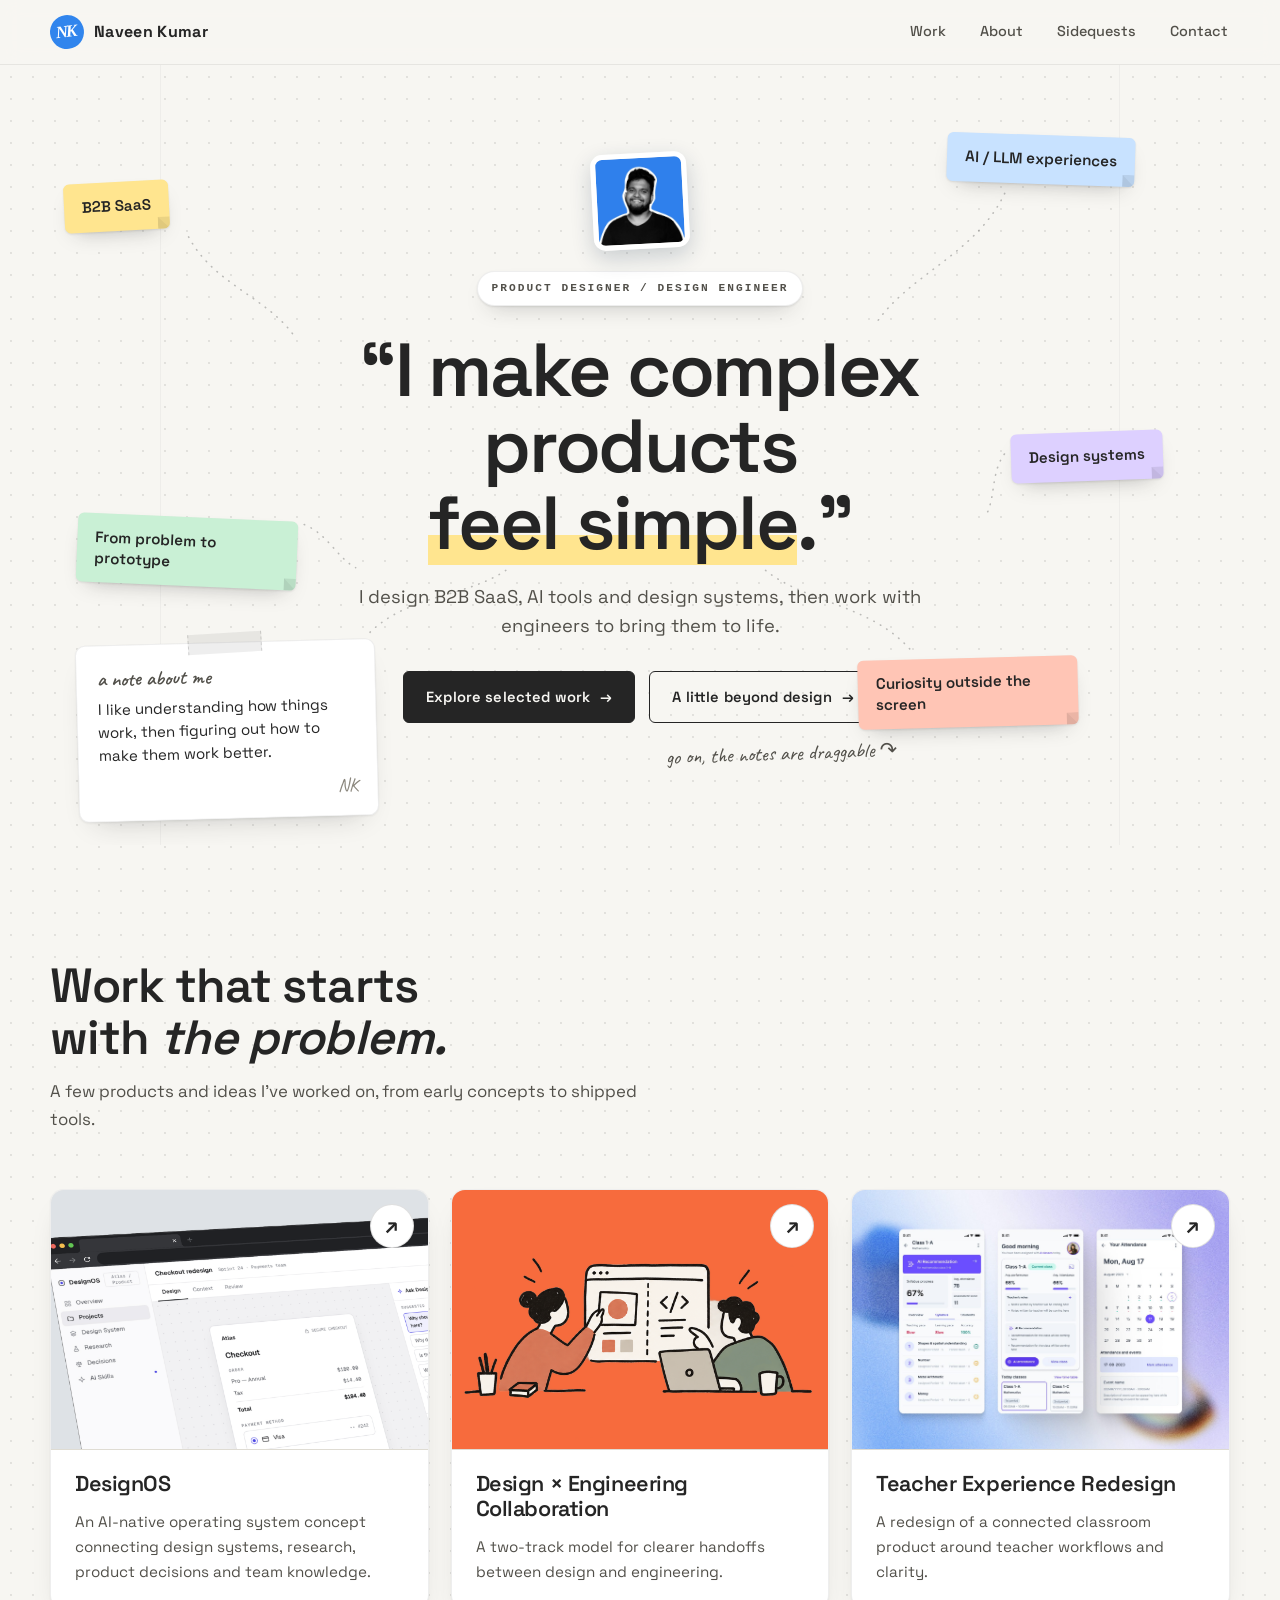
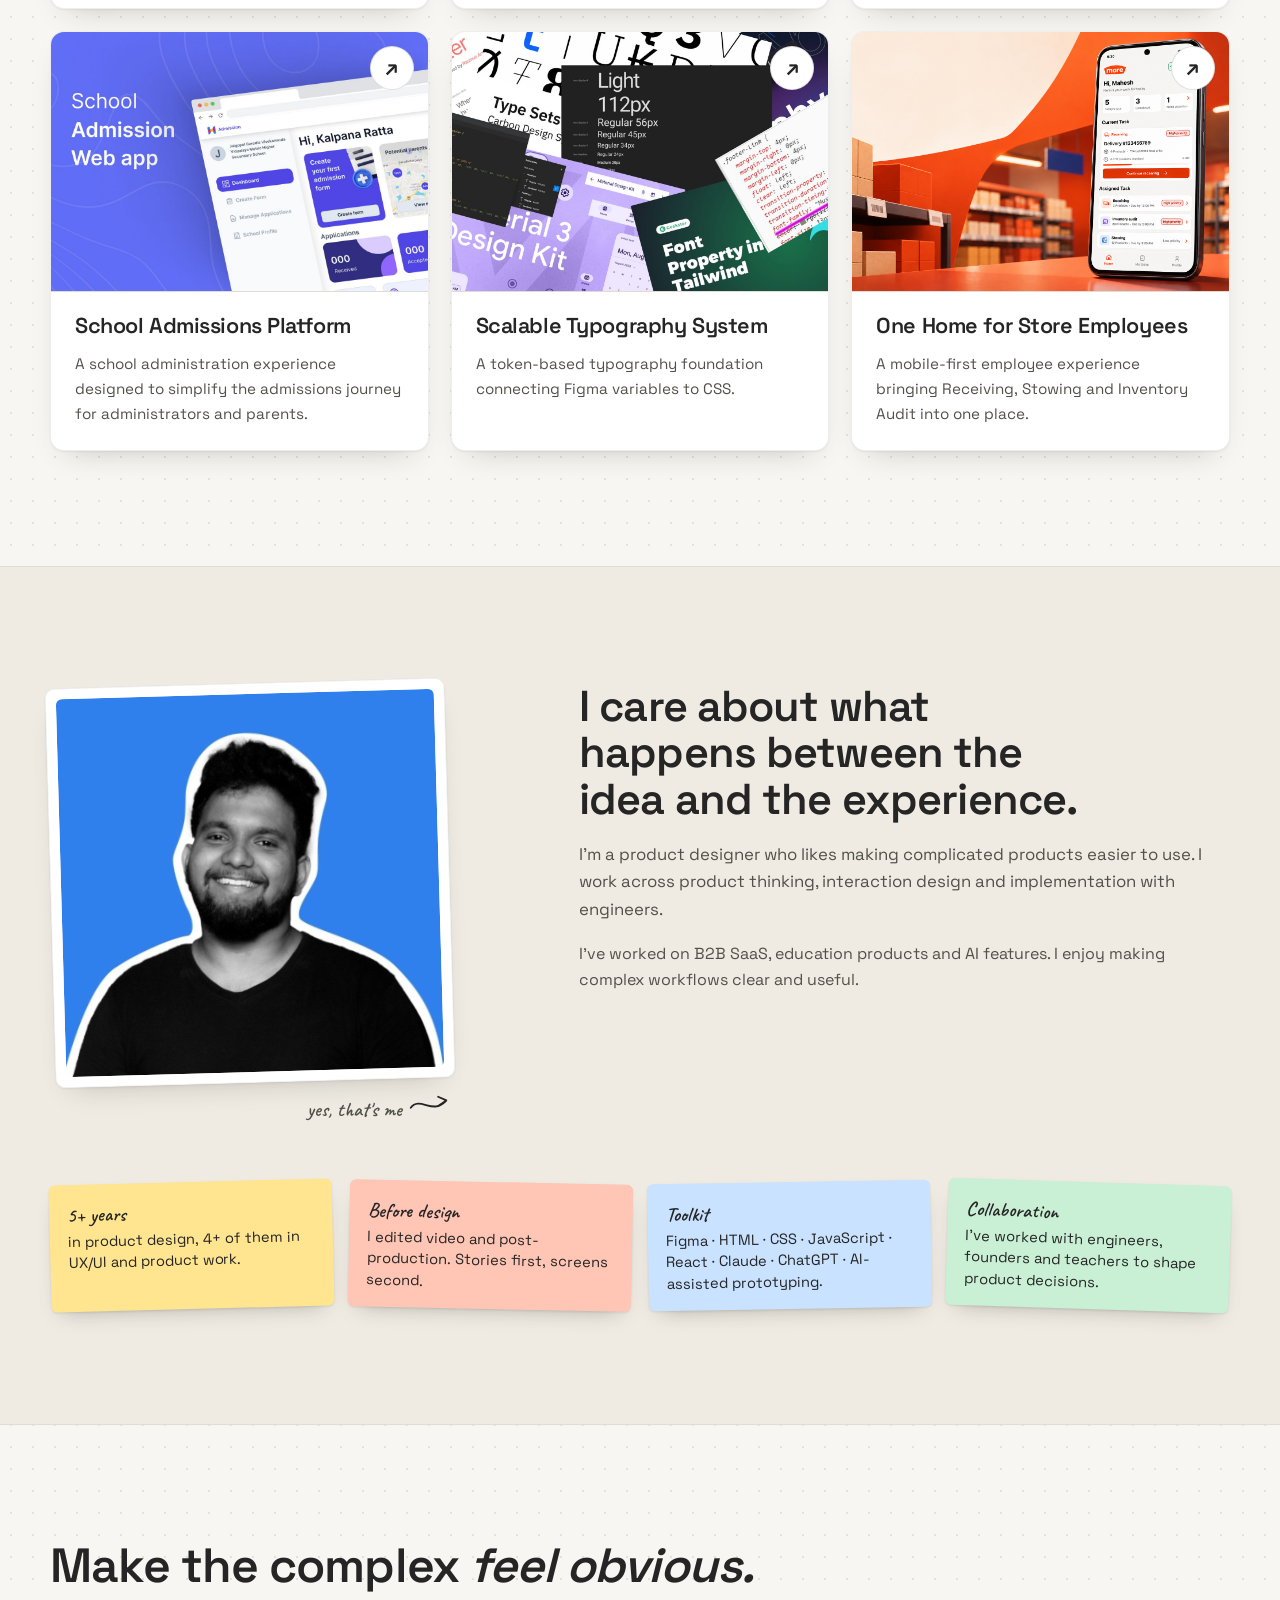
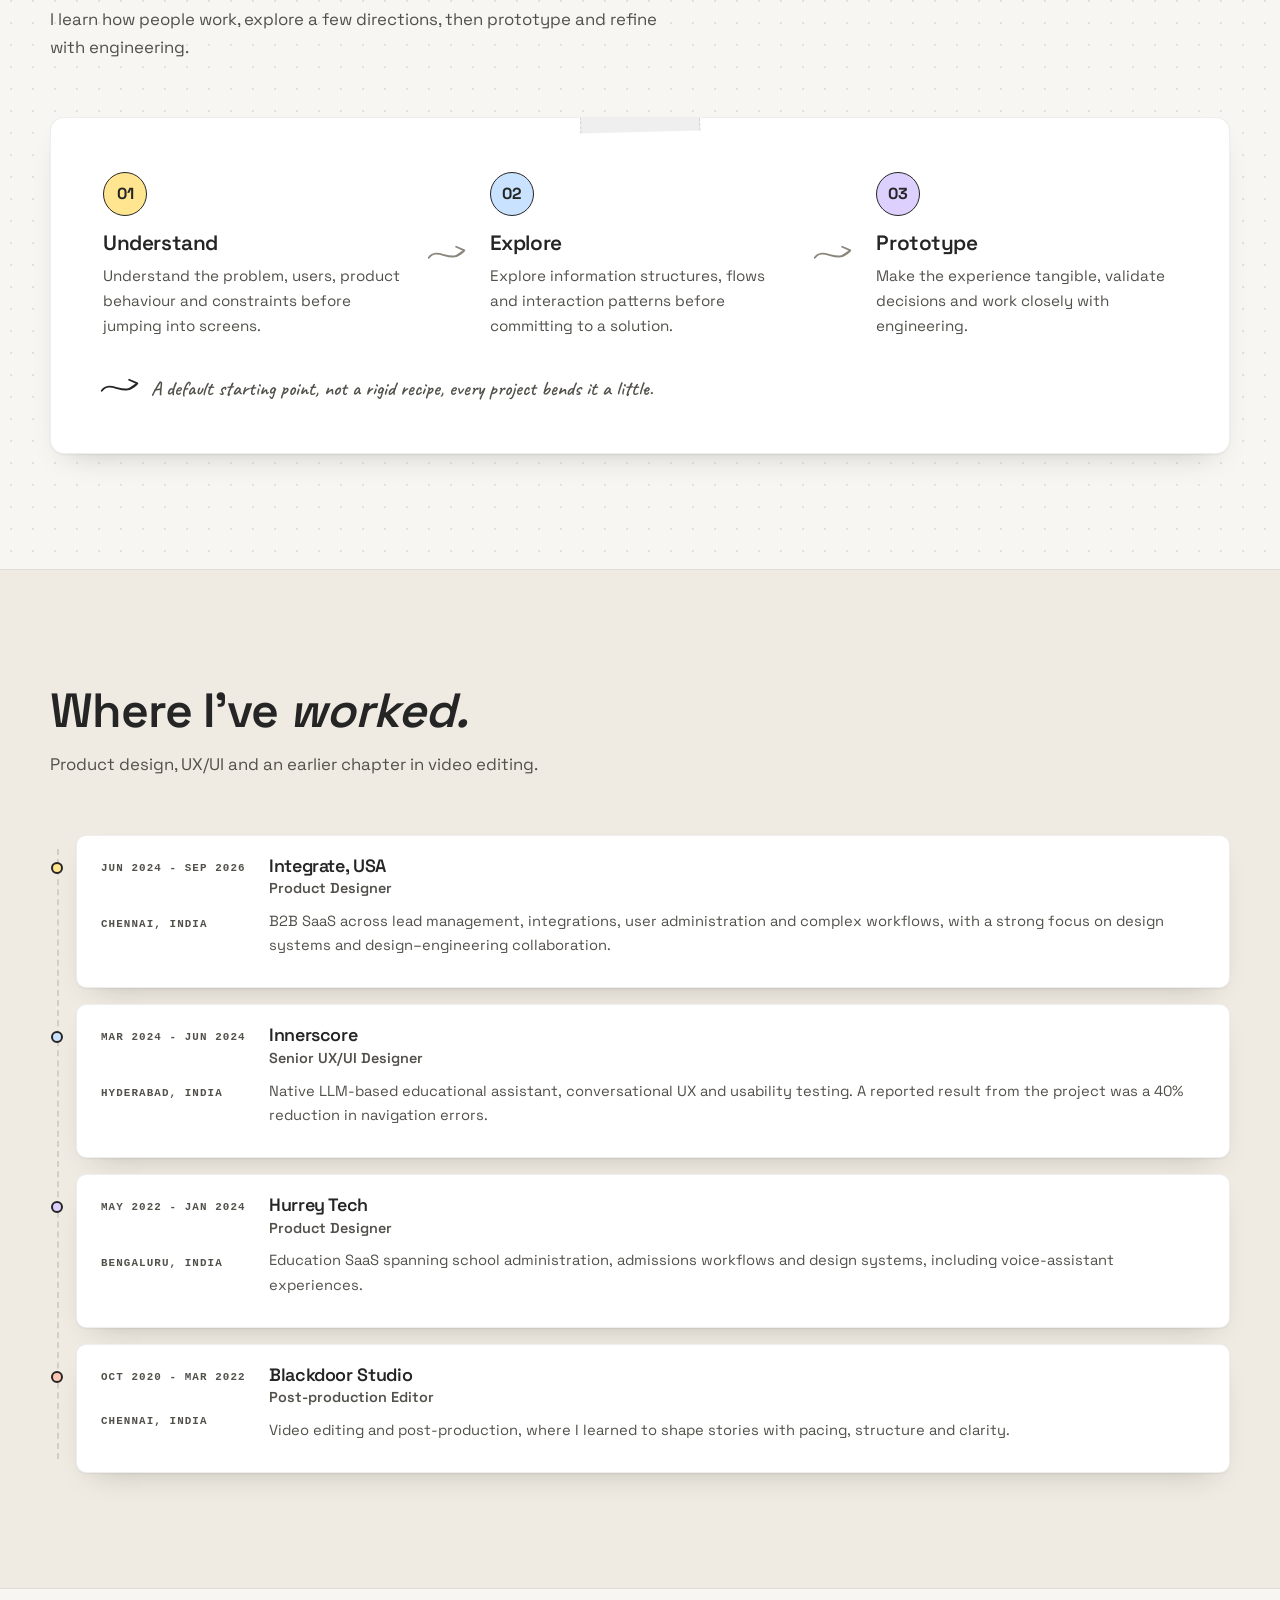
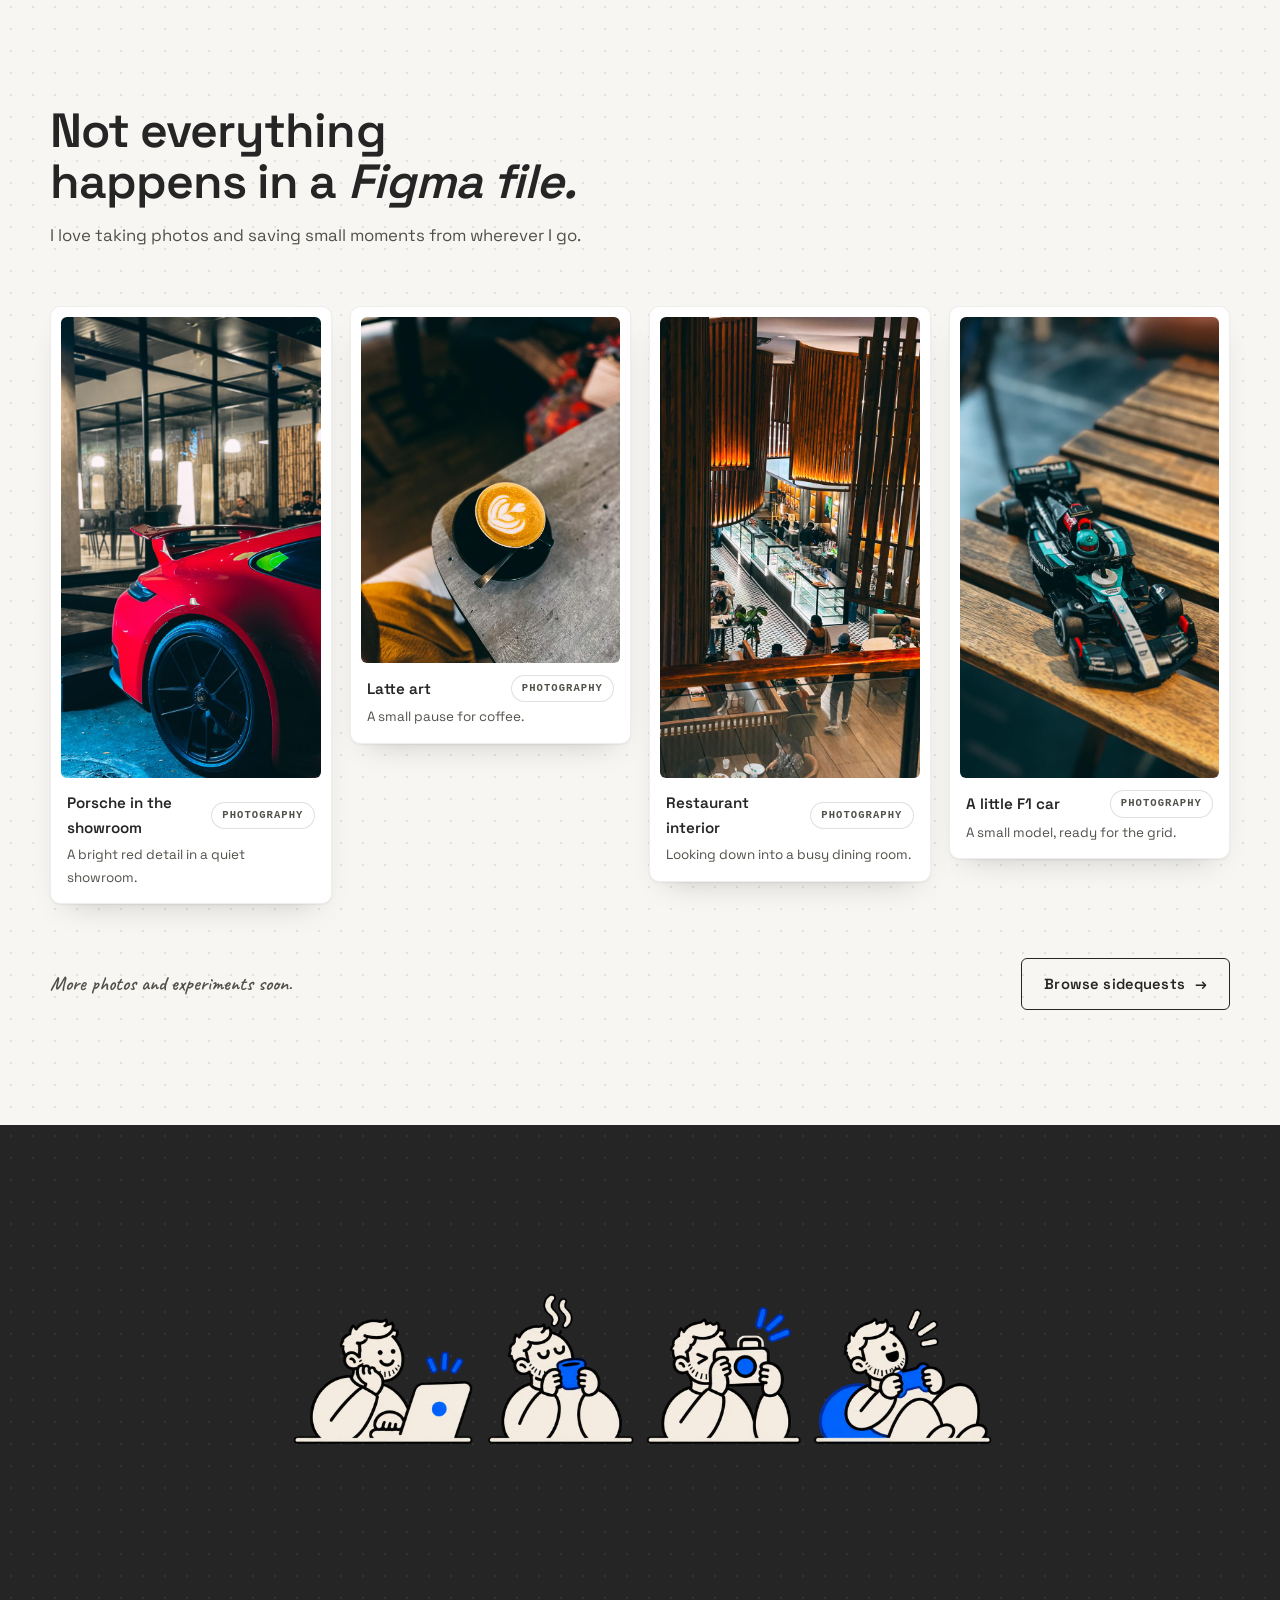
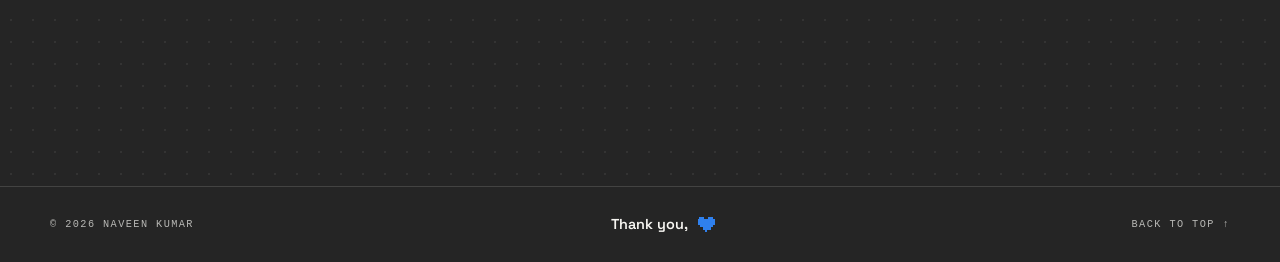
==== commit 17c807df: "Add Vercel Web Analytics to portfolio pages" ====
--- a/index.html
+++ b/index.html
@@ -27,6 +27,10 @@
 
   <!-- Marks that JS is available; reveal animations only run when this class exists -->
   <script>document.documentElement.classList.add("js");</script>
+  <script>
+    window.va = window.va || function () { (window.vaq = window.vaq || []).push(arguments); };
+  </script>
+  <script defer src="/_vercel/insights/script.js"></script>
 </head>
 <body data-page="home">
   <a class="skip-link" href="#main">Skip to content</a>
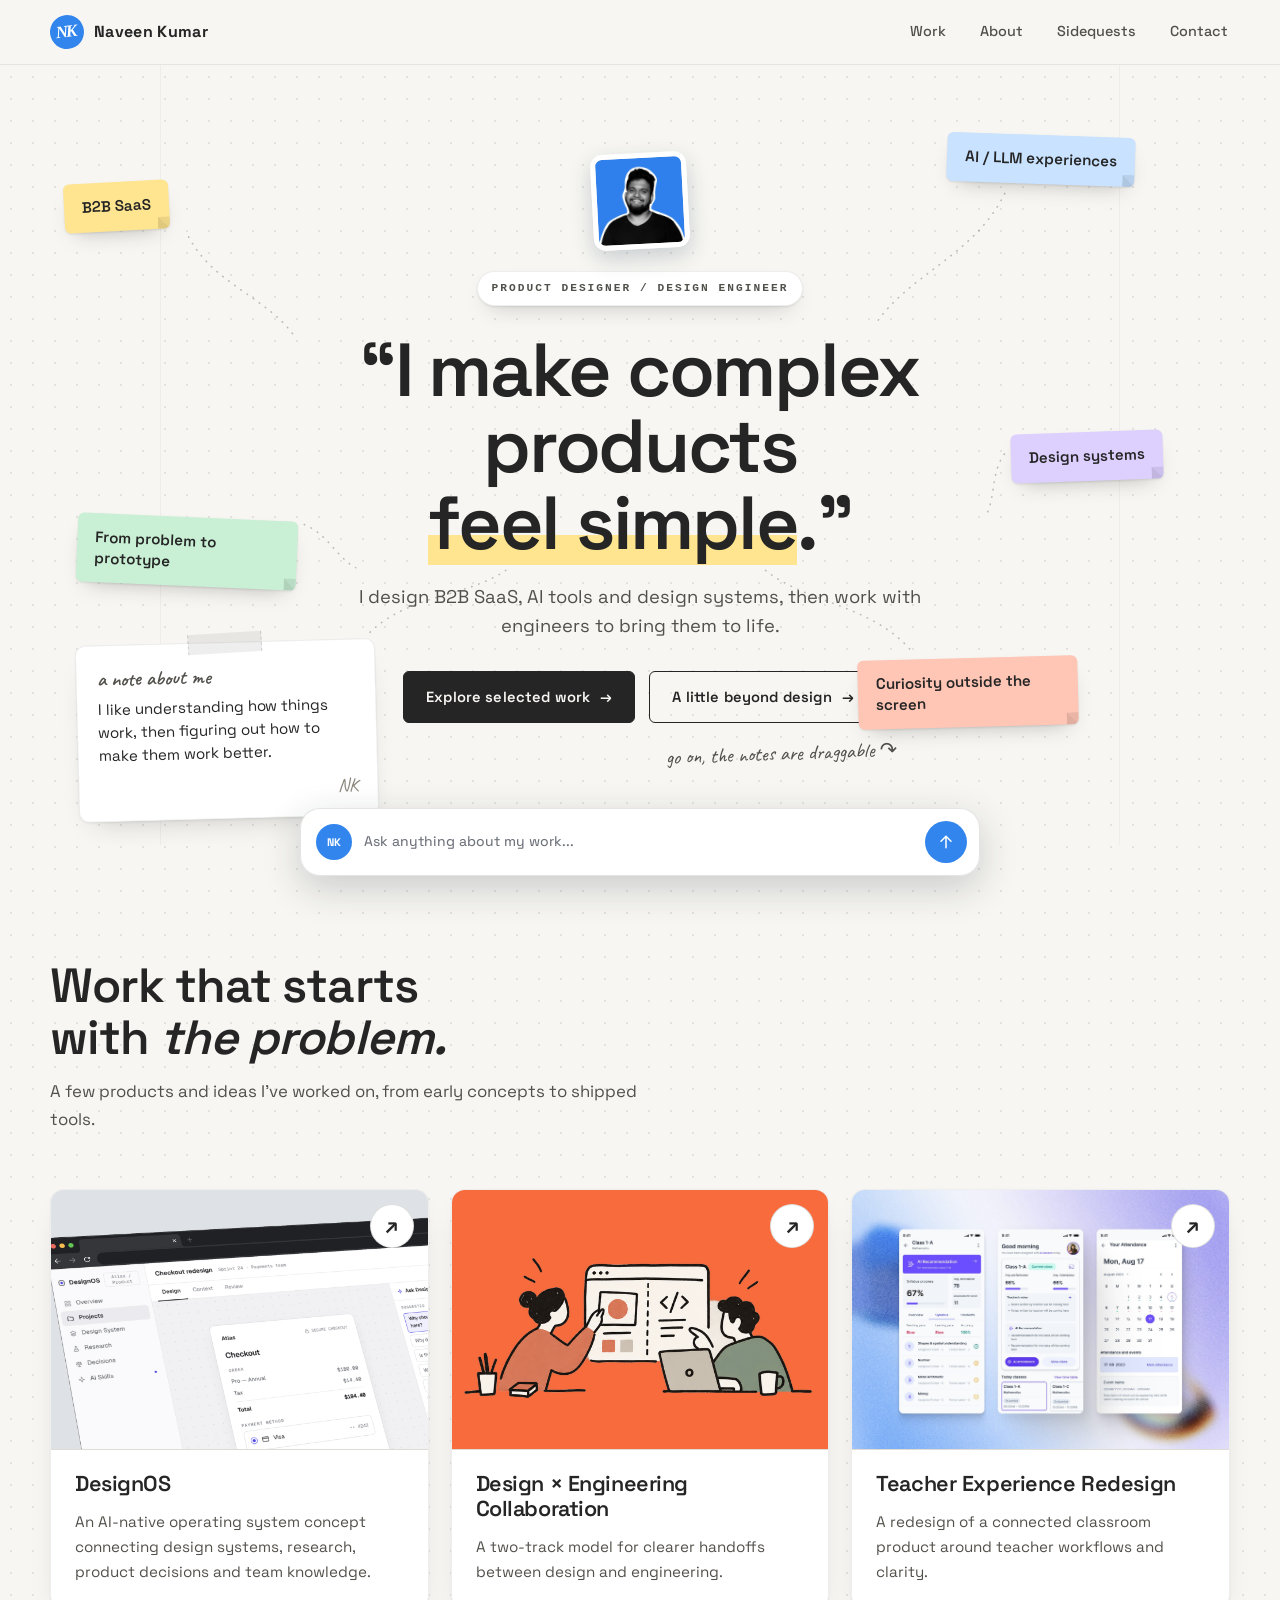
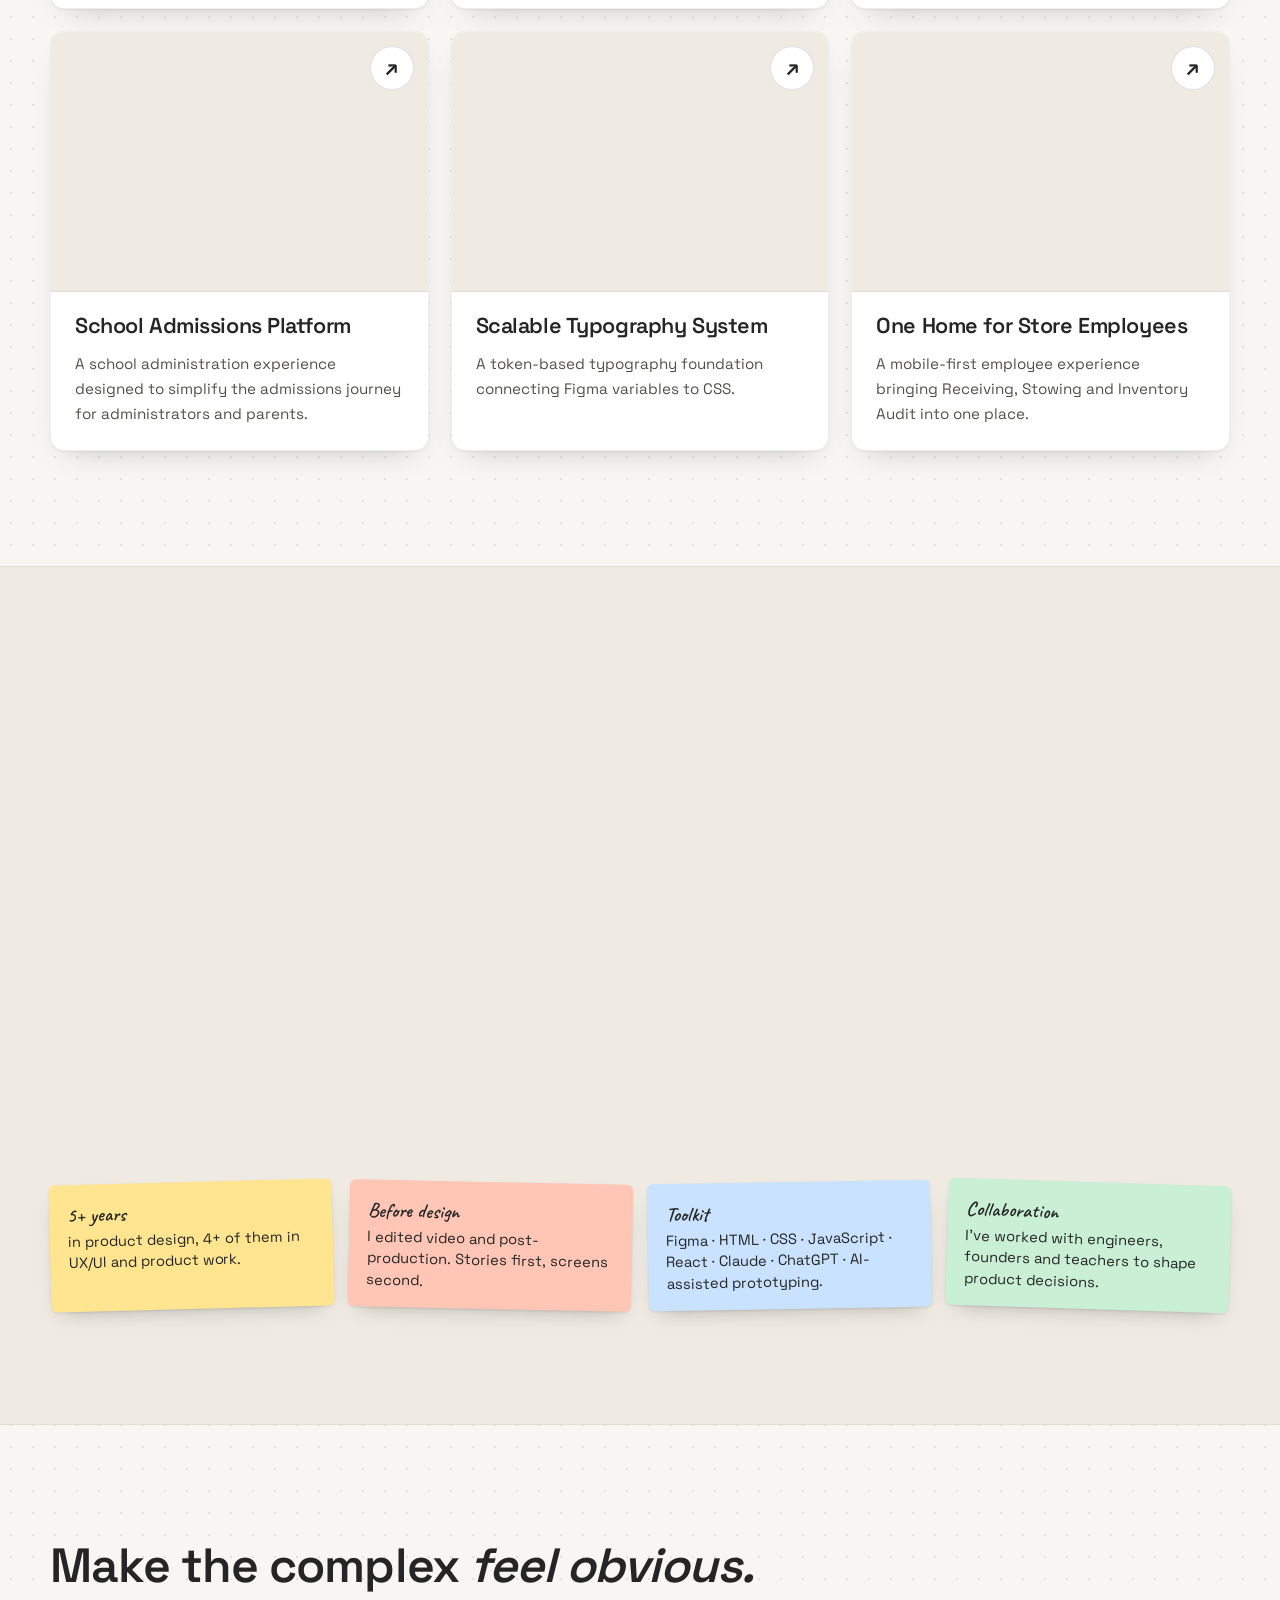
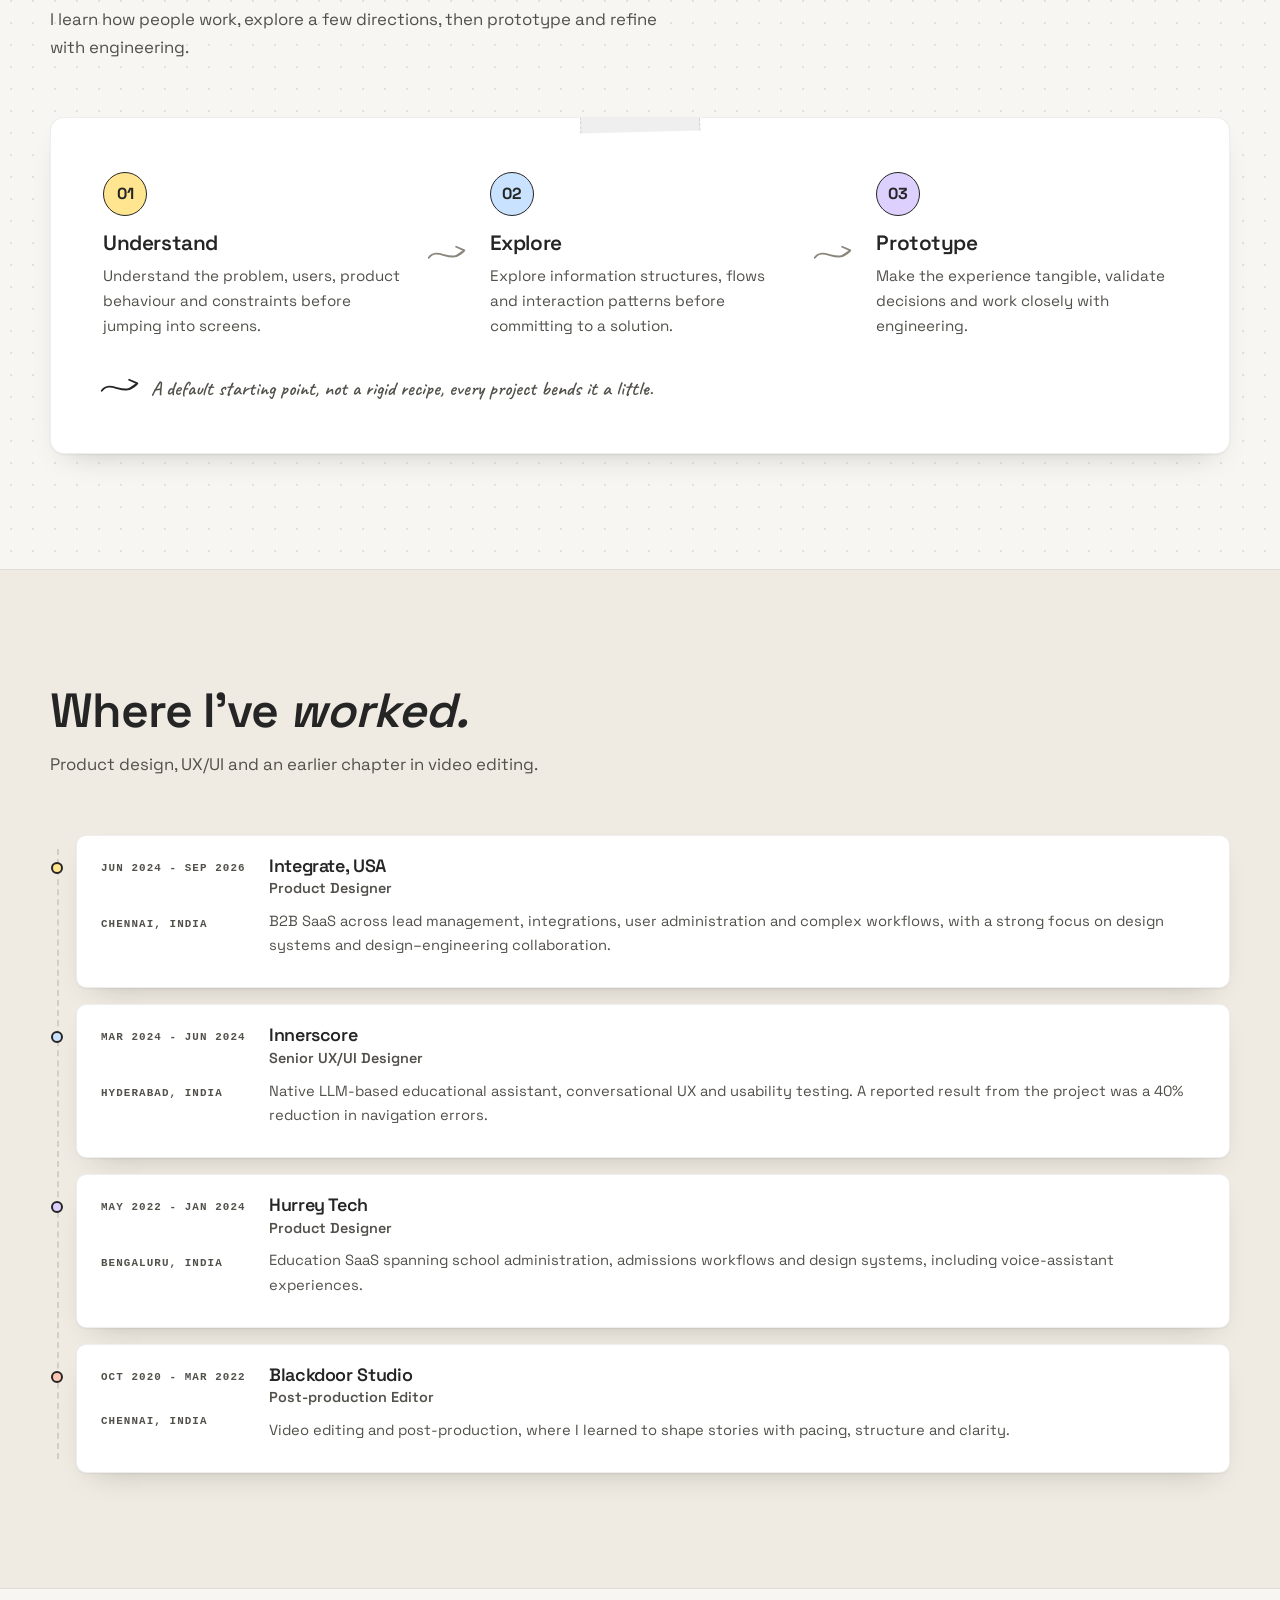
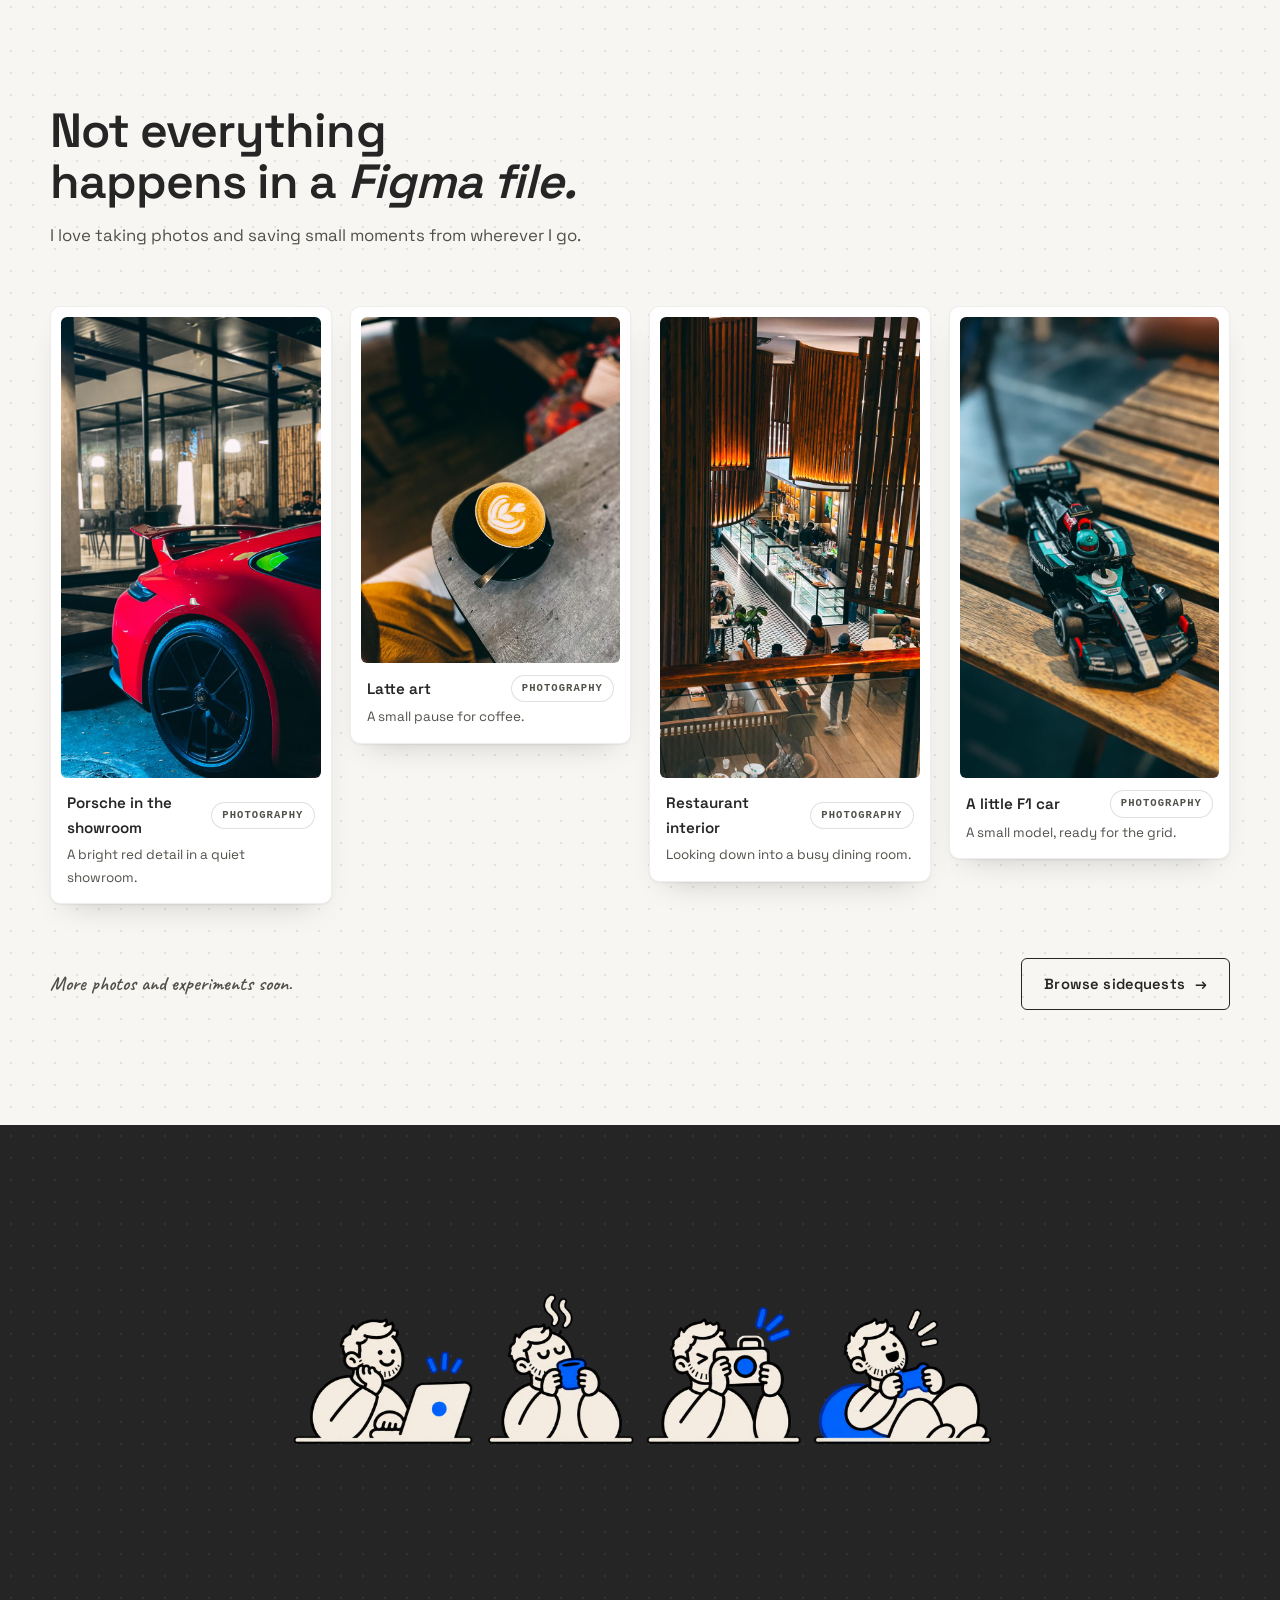
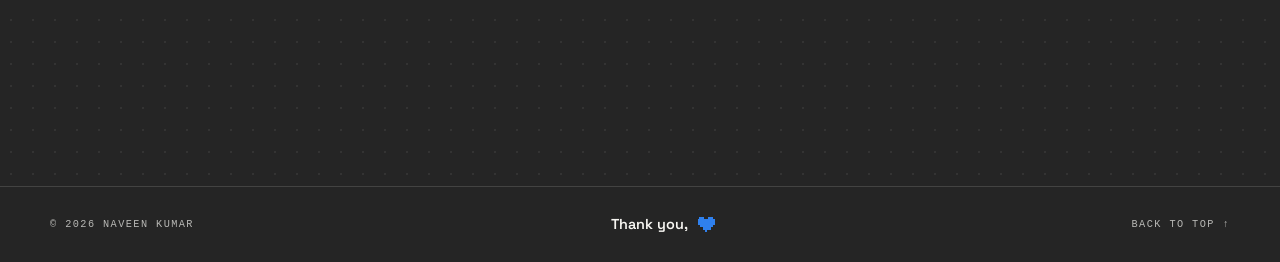
==== commit 3ad79892: "Add NVIDIA portfolio chat preview" ====
--- a/index.html
+++ b/index.html
@@ -205,5 +205,6 @@
 
   <script src="data.js"></script>
   <script src="script.js"></script>
+  <script src="chat-widget.js"></script>
 </body>
 </html>
--- a/styles.css
+++ b/styles.css
@@ -1800,3 +1800,539 @@
   .mobile-menu { display: none !important; }
 }
 
+/* --------------------------------------------------------------------------
+   17. Portfolio chat preview
+   -------------------------------------------------------------------------- */
+.portfolio-chat-launcher {
+  position: fixed;
+  right: 24px;
+  bottom: 22px;
+  z-index: 125;
+  display: inline-flex;
+  align-items: center;
+  justify-content: center;
+  gap: 10px;
+  min-height: 54px;
+  padding: 0 19px;
+  border: 1px solid #2776d7;
+  border-radius: 999px;
+  background: #3185ed;
+  color: #fff;
+  box-shadow: 0 10px 28px rgba(27, 74, 132, .24);
+  font: inherit;
+  font-size: 14px;
+  font-weight: 600;
+  cursor: pointer;
+  transition: transform .18s ease, box-shadow .18s ease, background .18s ease;
+}
+.portfolio-chat-launcher:hover {
+  transform: translateY(-2px);
+  background: #2776d7;
+  box-shadow: 0 13px 32px rgba(27, 74, 132, .3);
+}
+.portfolio-chat-launcher svg,
+.portfolio-chat-form button svg {
+  width: 21px;
+  height: 21px;
+  fill: none;
+  stroke: currentColor;
+  stroke-width: 1.7;
+  stroke-linecap: round;
+  stroke-linejoin: round;
+}
+.portfolio-chat-panel {
+  position: fixed;
+  right: 24px;
+  bottom: 88px;
+  z-index: 125;
+  display: flex;
+  width: min(390px, calc(100vw - 32px));
+  height: min(620px, calc(100dvh - 116px));
+  min-height: 390px;
+  flex-direction: column;
+  overflow: hidden;
+  border: 1px solid rgba(37, 37, 37, .12);
+  border-radius: 18px;
+  background: var(--paper, #F7F6F2);
+  box-shadow: 0 24px 70px rgba(23, 34, 49, .24);
+  color: var(--ink, #252525);
+}
+.portfolio-chat-panel[hidden] { display: none; }
+.portfolio-chat-topline { height: 4px; flex: 0 0 4px; background: #3185ed; }
+.portfolio-chat-header {
+  display: flex;
+  align-items: center;
+  gap: 10px;
+  padding: 15px 14px;
+  border-bottom: 1px solid rgba(37, 37, 37, .09);
+  background: rgba(255, 255, 255, .8);
+}
+.portfolio-chat-avatar {
+  display: grid;
+  width: 38px;
+  height: 38px;
+  flex: 0 0 38px;
+  place-items: center;
+  border-radius: 50%;
+  background: #3185ed;
+  color: #fff;
+  font-size: 12px;
+  font-weight: 700;
+}
+.portfolio-chat-heading { display: flex; min-width: 0; flex: 1; flex-direction: column; gap: 2px; }
+.portfolio-chat-heading strong { font-size: 14px; font-weight: 650; }
+.portfolio-chat-heading > span { color: #777; font-size: 11px; }
+.portfolio-chat-preview-tag {
+  padding: 5px 7px;
+  border: 1px solid rgba(49, 133, 237, .25);
+  border-radius: 999px;
+  background: #edf5ff;
+  color: #246fc7;
+  font-size: 9px;
+  font-weight: 700;
+  letter-spacing: .08em;
+}
+.portfolio-chat-close {
+  width: 30px;
+  height: 30px;
+  padding: 0;
+  border: 0;
+  border-radius: 50%;
+  background: transparent;
+  color: #555;
+  font: inherit;
+  font-size: 23px;
+  line-height: 1;
+  cursor: pointer;
+}
+.portfolio-chat-close:hover { background: #f0efeb; }
+.portfolio-chat-notice {
+  display: flex;
+  align-items: flex-start;
+  gap: 8px;
+  padding: 10px 14px;
+  background: #edf5ff;
+  color: #34516f;
+  font-size: 11px;
+  line-height: 1.5;
+}
+.portfolio-chat-notice > span {
+  display: grid;
+  width: 16px;
+  height: 16px;
+  flex: 0 0 16px;
+  place-items: center;
+  margin-top: 1px;
+  border: 1px solid #6a9bd2;
+  border-radius: 50%;
+  font-size: 10px;
+  font-weight: 700;
+}
+.portfolio-chat-scroll { flex: 1; overflow-y: auto; padding: 17px 14px 12px; }
+.portfolio-chat-messages { display: flex; flex-direction: column; align-items: flex-start; gap: 10px; }
+.portfolio-chat-message {
+  max-width: 90%;
+  padding: 11px 13px;
+  border: 1px solid rgba(37, 37, 37, .08);
+  border-radius: 13px 13px 13px 4px;
+  background: #fff;
+  font-size: 13px;
+  line-height: 1.55;
+  overflow-wrap: anywhere;
+}
+.portfolio-chat-message--user {
+  align-self: flex-end;
+  border-color: rgba(49, 133, 237, .18);
+  border-radius: 13px 13px 4px 13px;
+  background: #e8f2ff;
+}
+.portfolio-chat-prompts { display: flex; flex-direction: column; align-items: flex-start; gap: 7px; margin-top: 19px; }
+.portfolio-chat-prompts[hidden] { display: none; }
+.portfolio-chat-prompts > p { margin: 0 0 2px; color: #777; font-size: 11px; }
+.portfolio-chat-prompts > button {
+  display: flex;
+  width: 100%;
+  align-items: center;
+  justify-content: space-between;
+  gap: 10px;
+  padding: 10px 11px;
+  border: 1px solid rgba(37, 37, 37, .12);
+  border-radius: 10px;
+  background: rgba(255, 255, 255, .82);
+  color: inherit;
+  font: inherit;
+  font-size: 12px;
+  text-align: left;
+  cursor: pointer;
+  transition: border-color .16s ease, background .16s ease;
+}
+.portfolio-chat-prompts > button:hover { border-color: #8cbaf0; background: #f3f8ff; }
+.portfolio-chat-prompts > button span { color: #3185ed; font-size: 15px; }
+.portfolio-chat-form {
+  display: flex;
+  align-items: flex-end;
+  gap: 8px;
+  margin: 0 13px;
+  padding: 7px;
+  border: 1px solid rgba(37, 37, 37, .14);
+  border-radius: 13px;
+  background: #fff;
+}
+.portfolio-chat-form:focus-within { border-color: #75aaf0; box-shadow: 0 0 0 3px rgba(49, 133, 237, .1); }
+.portfolio-chat-form textarea {
+  width: 100%;
+  min-height: 38px;
+  max-height: 112px;
+  resize: none;
+  padding: 9px 6px;
+  border: 0;
+  outline: 0;
+  background: transparent;
+  color: inherit;
+  font: inherit;
+  font-size: 13px;
+  line-height: 1.45;
+}
+.portfolio-chat-form textarea::placeholder { color: #929292; }
+.portfolio-chat-form > button {
+  display: grid;
+  width: 38px;
+  height: 38px;
+  flex: 0 0 38px;
+  place-items: center;
+  padding: 0;
+  border: 0;
+  border-radius: 10px;
+  background: #3185ed;
+  color: #fff;
+  cursor: pointer;
+}
+.portfolio-chat-form > button:disabled { background: #d9dfe6; color: #8993a0; cursor: default; }
+.portfolio-chat-footnote { margin: 8px 0 11px; color: #888; font-size: 10px; text-align: center; }
+.portfolio-chat-panel button:focus-visible,
+.portfolio-chat-launcher:focus-visible { outline: 3px solid #145fb9; outline-offset: 3px; }
+
+@media (max-width: 600px) {
+  .portfolio-chat-launcher { right: 14px; bottom: 14px; min-height: 50px; padding: 0 15px; }
+  .portfolio-chat-panel {
+    right: 10px;
+    bottom: 76px;
+    width: calc(100vw - 20px);
+    height: min(620px, calc(100dvh - 90px));
+    min-height: 350px;
+  }
+}
+
+/* --------------------------------------------------------------------------
+   18. Single-conversation chat experience
+   -------------------------------------------------------------------------- */
+body > .portfolio-chat-launcher {
+  right: auto;
+  bottom: 24px;
+  left: 50%;
+  display: grid;
+  width: min(680px, calc(100vw - 40px));
+  min-height: 68px;
+  grid-template-columns: 36px minmax(0, 1fr) 42px;
+  gap: 12px;
+  padding: 10px 12px 10px 15px;
+  transform: translateX(-50%);
+  border: 1px solid rgba(37, 37, 37, .12);
+  border-radius: 20px;
+  background: rgba(255, 255, 255, .96);
+  box-shadow: 0 12px 38px rgba(23, 34, 49, .2);
+  color: #6e737b;
+  text-align: left;
+  backdrop-filter: blur(12px);
+}
+body > .portfolio-chat-launcher:hover {
+  transform: translate(-50%, -2px);
+  border-color: rgba(49, 133, 237, .4);
+  background: #fff;
+  box-shadow: 0 15px 42px rgba(23, 34, 49, .23);
+}
+.portfolio-chat-launcher-mark,
+.chat-page-brand-mark,
+.chat-empty-mark {
+  display: grid;
+  place-items: center;
+  border-radius: 50%;
+  background: #3185ed;
+  color: #fff;
+  font-size: 11px;
+  font-weight: 700;
+  letter-spacing: -.03em;
+}
+.portfolio-chat-launcher-mark { width: 36px; height: 36px; }
+.portfolio-chat-launcher-copy { align-self: center; font-size: 14px; font-weight: 450; }
+.portfolio-chat-launcher-send {
+  display: grid;
+  width: 42px;
+  height: 42px;
+  place-items: center;
+  border-radius: 50%;
+  background: #3185ed;
+  color: #fff;
+}
+.portfolio-chat-launcher-send svg,
+.chat-page-header svg,
+.chat-compose svg {
+  width: 20px;
+  height: 20px;
+  fill: none;
+  stroke: currentColor;
+  stroke-width: 1.8;
+  stroke-linecap: round;
+  stroke-linejoin: round;
+}
+
+.chat-page {
+  display: flex;
+  min-height: 100vh;
+  min-height: 100svh;
+  flex-direction: column;
+  background: var(--paper, #F7F6F2);
+  color: var(--ink, #252525);
+}
+.chat-page-header {
+  position: relative;
+  z-index: 1;
+  display: grid;
+  min-height: 68px;
+  grid-template-columns: 1fr auto 1fr;
+  align-items: center;
+  padding: 0 clamp(16px, 3vw, 36px);
+  border-bottom: 1px solid rgba(37, 37, 37, .08);
+  background: rgba(247, 246, 242, .94);
+  backdrop-filter: blur(12px);
+}
+.chat-page-back,
+.chat-page-close {
+  display: inline-flex;
+  align-items: center;
+  justify-self: start;
+  gap: 8px;
+  min-height: 40px;
+  padding: 0 10px;
+  border: 0;
+  border-radius: 10px;
+  background: transparent;
+  color: #41454b;
+  font: inherit;
+  font-size: 13px;
+  cursor: pointer;
+}
+.chat-page-back:hover,
+.chat-page-close:hover { background: rgba(37, 37, 37, .06); }
+.chat-page-back svg { width: 19px; height: 19px; }
+.chat-page-brand {
+  display: inline-flex;
+  align-items: center;
+  gap: 9px;
+  color: inherit;
+  font-size: 13px;
+  font-weight: 600;
+  text-decoration: none;
+}
+.chat-page-brand-mark { width: 32px; height: 32px; font-size: 10px; }
+.chat-page-close { justify-self: end; padding: 0; width: 40px; height: 40px; justify-content: center; }
+.chat-page-close svg { width: 20px; height: 20px; }
+.chat-page-main {
+  display: flex;
+  width: 100%;
+  min-height: 0;
+  flex: 1;
+  flex-direction: column;
+  align-items: center;
+}
+.chat-conversation {
+  display: flex;
+  width: min(760px, 100%);
+  min-height: 0;
+  flex: 1;
+  flex-direction: column;
+  overflow-y: auto;
+  padding: 28px 28px 18px;
+}
+.chat-empty-state {
+  display: flex;
+  width: 100%;
+  flex: 1;
+  flex-direction: column;
+  align-items: center;
+  justify-content: center;
+  padding: 24px 0 36px;
+  text-align: center;
+}
+.chat-empty-state[hidden] { display: none; }
+.chat-empty-mark { width: 48px; height: 48px; margin-bottom: 20px; font-size: 14px; }
+.chat-empty-state h1 { margin: 0; font-size: clamp(24px, 3vw, 32px); font-weight: 600; letter-spacing: -.035em; }
+.chat-empty-state > p { max-width: 470px; margin: 12px 0 25px; color: #777; font-size: 14px; line-height: 1.65; }
+.chat-suggestions { display: grid; width: min(100%, 610px); grid-template-columns: repeat(3, minmax(0, 1fr)); gap: 10px; }
+.chat-suggestions button {
+  min-height: 72px;
+  padding: 13px 14px;
+  border: 1px solid rgba(37, 37, 37, .1);
+  border-radius: 14px;
+  background: rgba(255, 255, 255, .72);
+  color: #454950;
+  font: inherit;
+  font-size: 12px;
+  line-height: 1.5;
+  text-align: left;
+  cursor: pointer;
+  transition: border-color .16s ease, background .16s ease, transform .16s ease;
+}
+.chat-suggestions button:hover { transform: translateY(-2px); border-color: rgba(49, 133, 237, .4); background: #fff; }
+.chat-message-list { display: flex; flex-direction: column; gap: 18px; padding: 10px 0 24px; }
+.chat-message { max-width: min(88%, 620px); padding: 13px 16px; border-radius: 16px; font-size: 14px; line-height: 1.65; overflow-wrap: anywhere; }
+.chat-message--user { align-self: flex-end; background: #e9e8e4; }
+.chat-message--assistant { align-self: flex-start; padding-left: 0; background: transparent; }
+.chat-compose-area { width: min(760px, 100%); padding: 0 28px 22px; }
+.chat-compose {
+  position: relative;
+  display: flex;
+  align-items: flex-end;
+  gap: 10px;
+  padding: 11px 12px 11px 18px;
+  border: 1px solid rgba(37, 37, 37, .14);
+  border-radius: 21px;
+  background: #fff;
+  box-shadow: 0 9px 32px rgba(23, 34, 49, .12);
+  transition: border-color .15s ease, box-shadow .15s ease;
+}
+.chat-compose:focus-within { border-color: rgba(49, 133, 237, .65); box-shadow: 0 10px 36px rgba(23, 34, 49, .14), 0 0 0 3px rgba(49, 133, 237, .1); }
+.chat-compose textarea {
+  width: 100%;
+  min-height: 32px;
+  max-height: 150px;
+  resize: none;
+  padding: 6px 0;
+  border: 0;
+  outline: 0;
+  background: transparent;
+  color: inherit;
+  font: inherit;
+  font-size: 14px;
+  line-height: 1.5;
+}
+.chat-compose textarea::placeholder { color: #8a8d92; }
+.chat-compose > button[type="submit"] {
+  display: grid;
+  width: 38px;
+  height: 38px;
+  flex: 0 0 38px;
+  place-items: center;
+  padding: 0;
+  border: 0;
+  border-radius: 50%;
+  background: #3185ed;
+  color: #fff;
+  cursor: pointer;
+}
+.chat-compose > button[type="submit"]:disabled { background: #e3e5e8; color: #92969c; cursor: default; }
+.chat-reaction-trigger {
+  display: grid;
+  width: 34px;
+  height: 34px;
+  flex: 0 0 34px;
+  place-items: center;
+  padding: 0;
+  border: 0;
+  border-radius: 50%;
+  background: transparent;
+  cursor: pointer;
+  transition: background .16s ease, transform .16s ease;
+}
+.chat-reaction-trigger:hover { background: #f0f4f9; transform: scale(1.06); }
+.chat-reaction-trigger[data-reaction]:not([data-reaction="neutral"]) .chat-face { background: #3185ed; }
+.chat-reaction-picker {
+  position: absolute;
+  z-index: 5;
+  left: 12px;
+  bottom: calc(100% + 12px);
+  display: flex;
+  gap: 8px;
+  padding: 9px;
+  border: 1px solid rgba(37, 37, 37, .1);
+  border-radius: 18px;
+  background: #fff;
+  box-shadow: 0 10px 30px rgba(23, 34, 49, .16);
+}
+.chat-reaction-picker[hidden] { display: none; }
+.chat-reaction-picker button {
+  display: grid;
+  width: 40px;
+  height: 40px;
+  place-items: center;
+  padding: 0;
+  border: 0;
+  border-radius: 12px;
+  background: transparent;
+  cursor: pointer;
+  transition: background .16s ease, transform .16s ease;
+}
+.chat-reaction-picker button:hover { transform: translateY(-2px); background: #eef5ff; }
+.chat-reaction-picker button[aria-pressed="true"] { background: #e5f0ff; }
+.chat-face {
+  position: relative;
+  display: inline-block;
+  width: 28px;
+  height: 28px;
+  border-radius: 38% 42% 39% 43%;
+  background: #242424;
+  transform: rotate(-2deg);
+  transition: background .16s ease;
+}
+.chat-face i {
+  position: absolute;
+  top: 8px;
+  left: 8px;
+  width: 3px;
+  height: 7px;
+  border-radius: 4px;
+  background: #fff;
+}
+.chat-face i + i { left: 17px; }
+.chat-face--curious { transform: rotate(4deg); }
+.chat-face--curious i:first-child { transform: rotate(18deg); }
+.chat-face--curious i + i { transform: rotate(-18deg); }
+.chat-face--happy i { height: 8px; top: 7px; }
+.chat-face--happy i + i { height: 8px; top: 7px; }
+.chat-face--thinking i:first-child { height: 3px; top: 9px; }
+.chat-face--thinking i + i { height: 3px; top: 9px; }
+.chat-face--delighted { transform: rotate(2deg); }
+.chat-face--delighted i { top: 9px; height: 3px; width: 7px; border-radius: 6px 6px 1px 1px; transform: rotate(-25deg); }
+.chat-face--delighted i + i { transform: rotate(25deg); }
+.chat-compose-note { margin: 9px 0 0; color: #8b8b88; font-size: 10px; text-align: center; }
+.chat-page button:focus-visible,
+body > .portfolio-chat-launcher:focus-visible { outline: 3px solid #145fb9; outline-offset: 3px; }
+
+@media (max-width: 600px) {
+  body > .portfolio-chat-launcher {
+    bottom: 24px;
+    width: calc(100vw - 28px);
+    min-height: 62px;
+    grid-template-columns: 34px minmax(0, 1fr) 38px;
+    gap: 9px;
+    padding: 9px 10px;
+    border-radius: 18px;
+  }
+  .portfolio-chat-launcher-mark { width: 34px; height: 34px; }
+  .portfolio-chat-launcher-copy { font-size: 13px; }
+  .portfolio-chat-launcher-send { width: 38px; height: 38px; }
+  .chat-page-header { min-height: 60px; padding: 0 10px; }
+  .chat-page-back { gap: 4px; padding: 0 4px; font-size: 12px; }
+  .chat-page-brand { gap: 6px; font-size: 12px; }
+  .chat-page-brand-mark { width: 29px; height: 29px; }
+  .chat-page-close { width: 36px; height: 36px; }
+  .chat-conversation { padding: 14px 18px; }
+  .chat-empty-state { padding: 24px 0; }
+  .chat-empty-state > p { font-size: 13px; }
+  .chat-suggestions { grid-template-columns: minmax(0, 1fr); gap: 8px; }
+  .chat-suggestions button { min-height: 48px; }
+  .chat-compose-area { padding: 0 12px 14px; }
+  .chat-compose { border-radius: 18px; }
+}
+
+
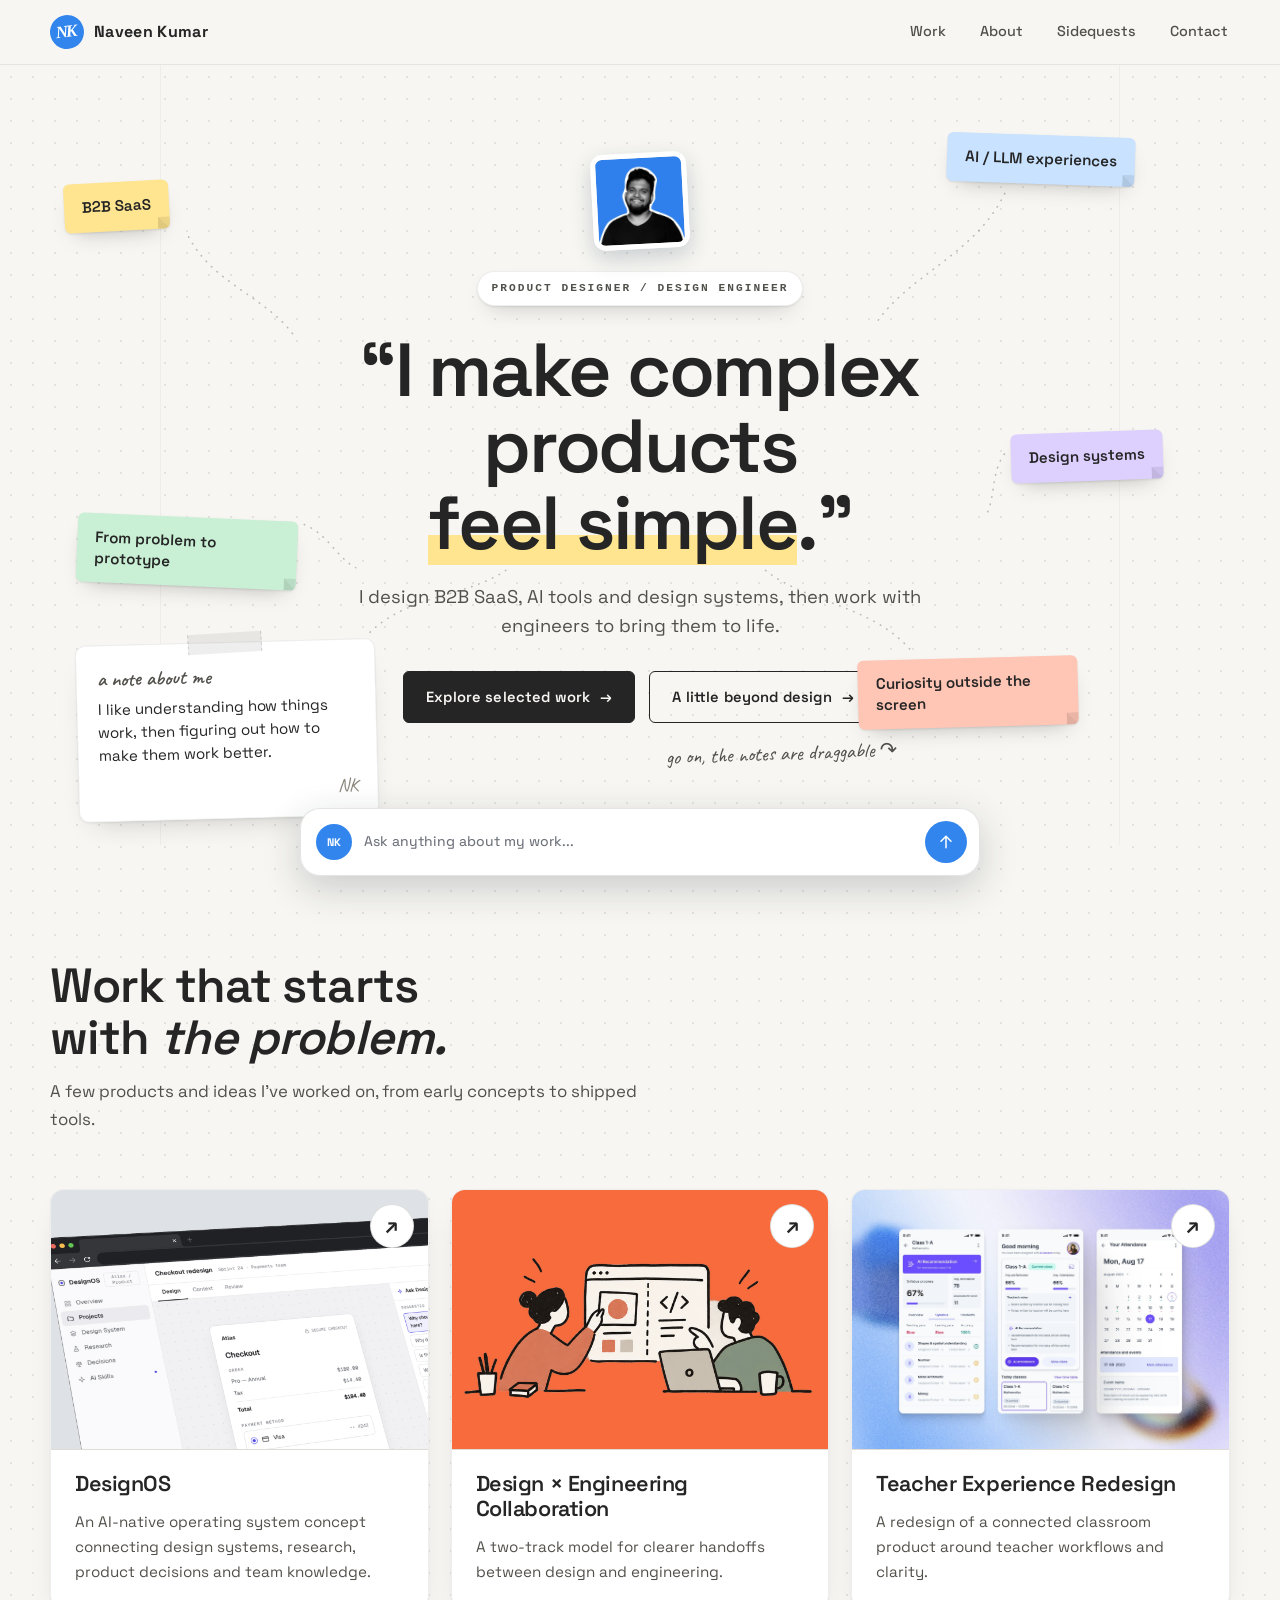
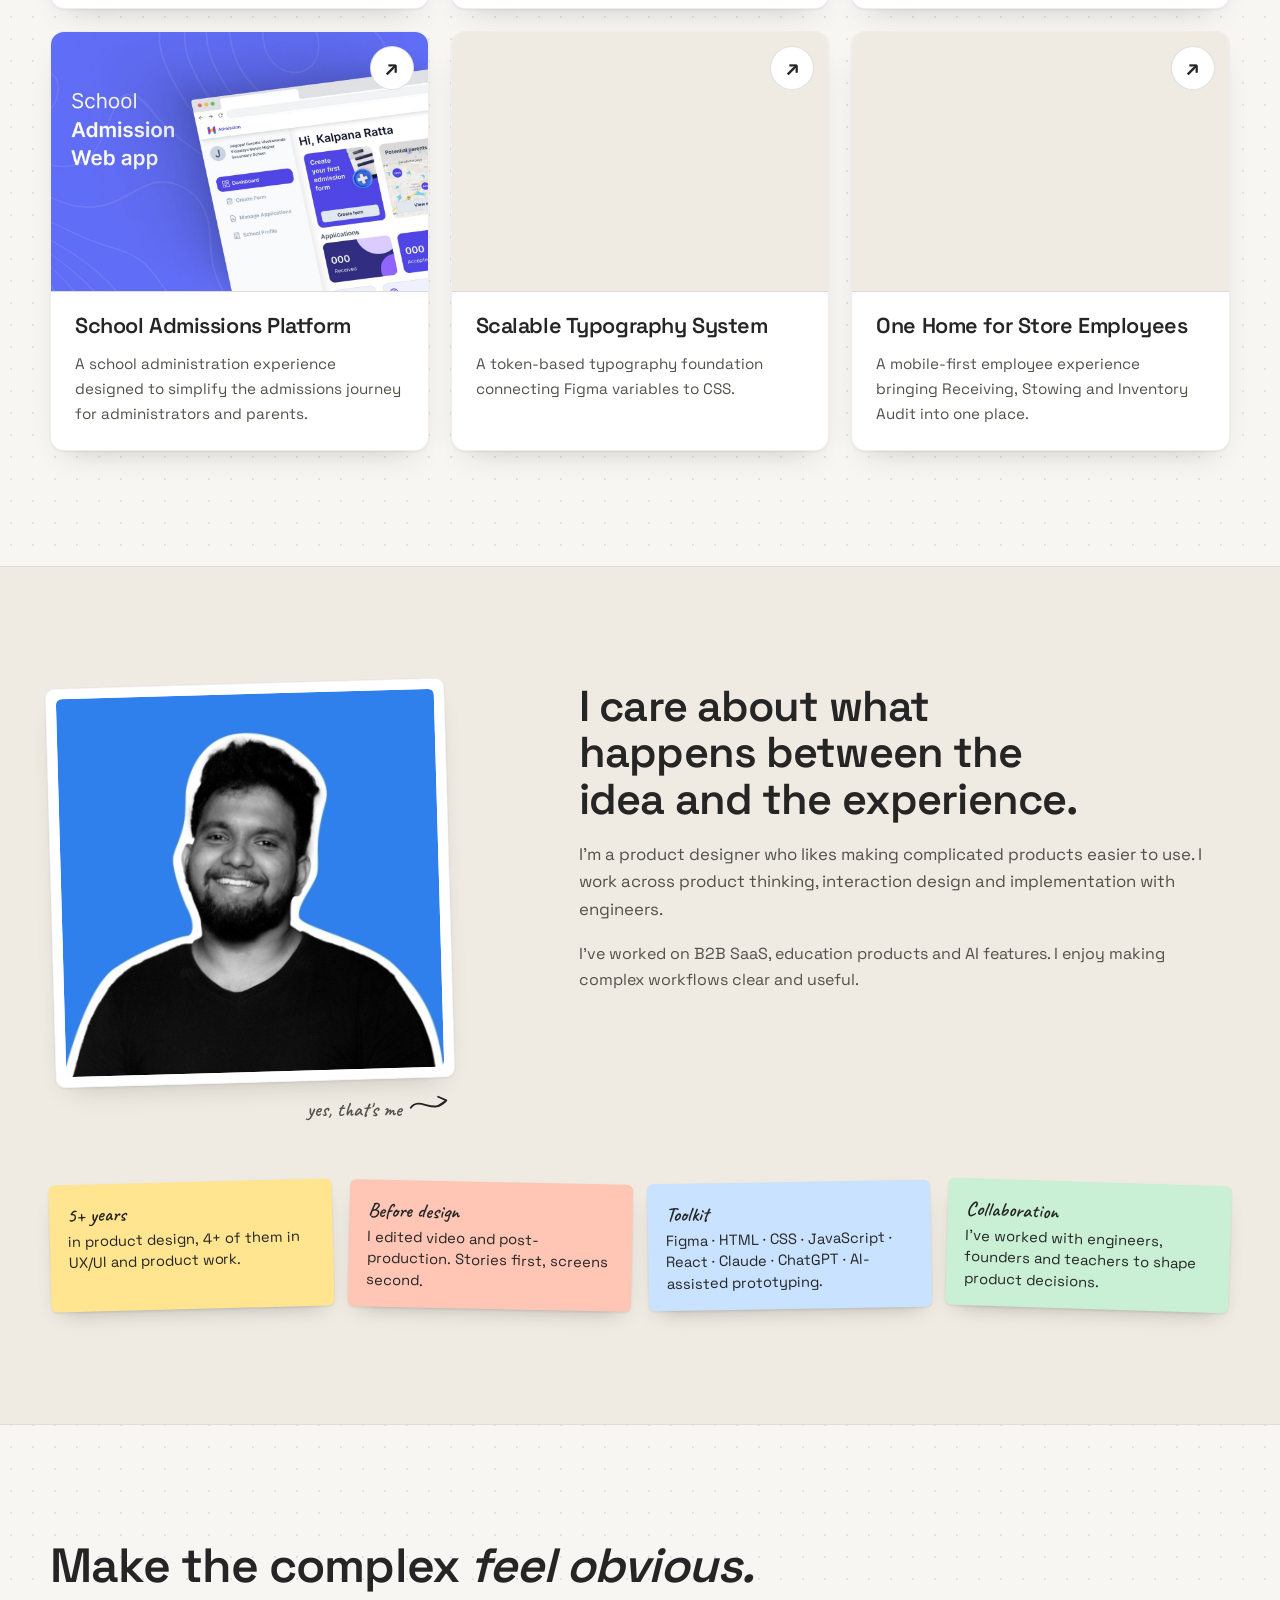
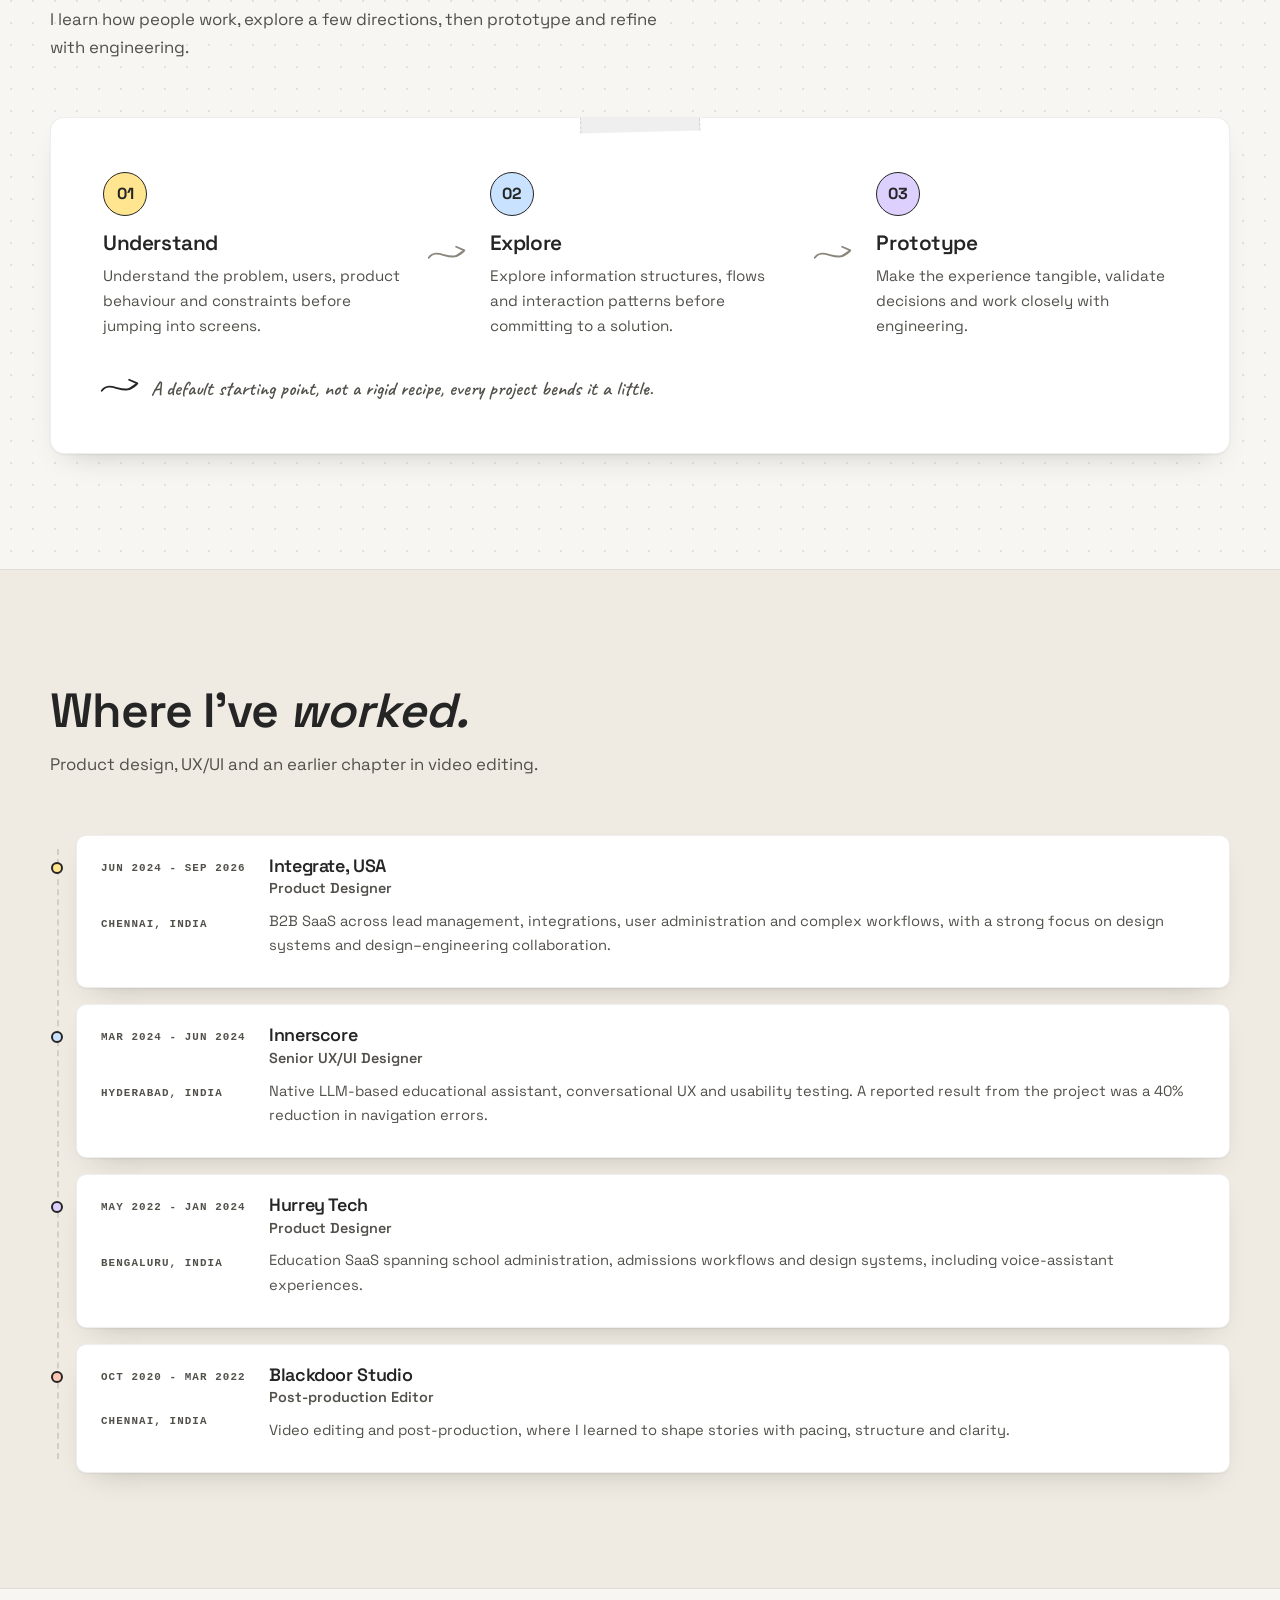
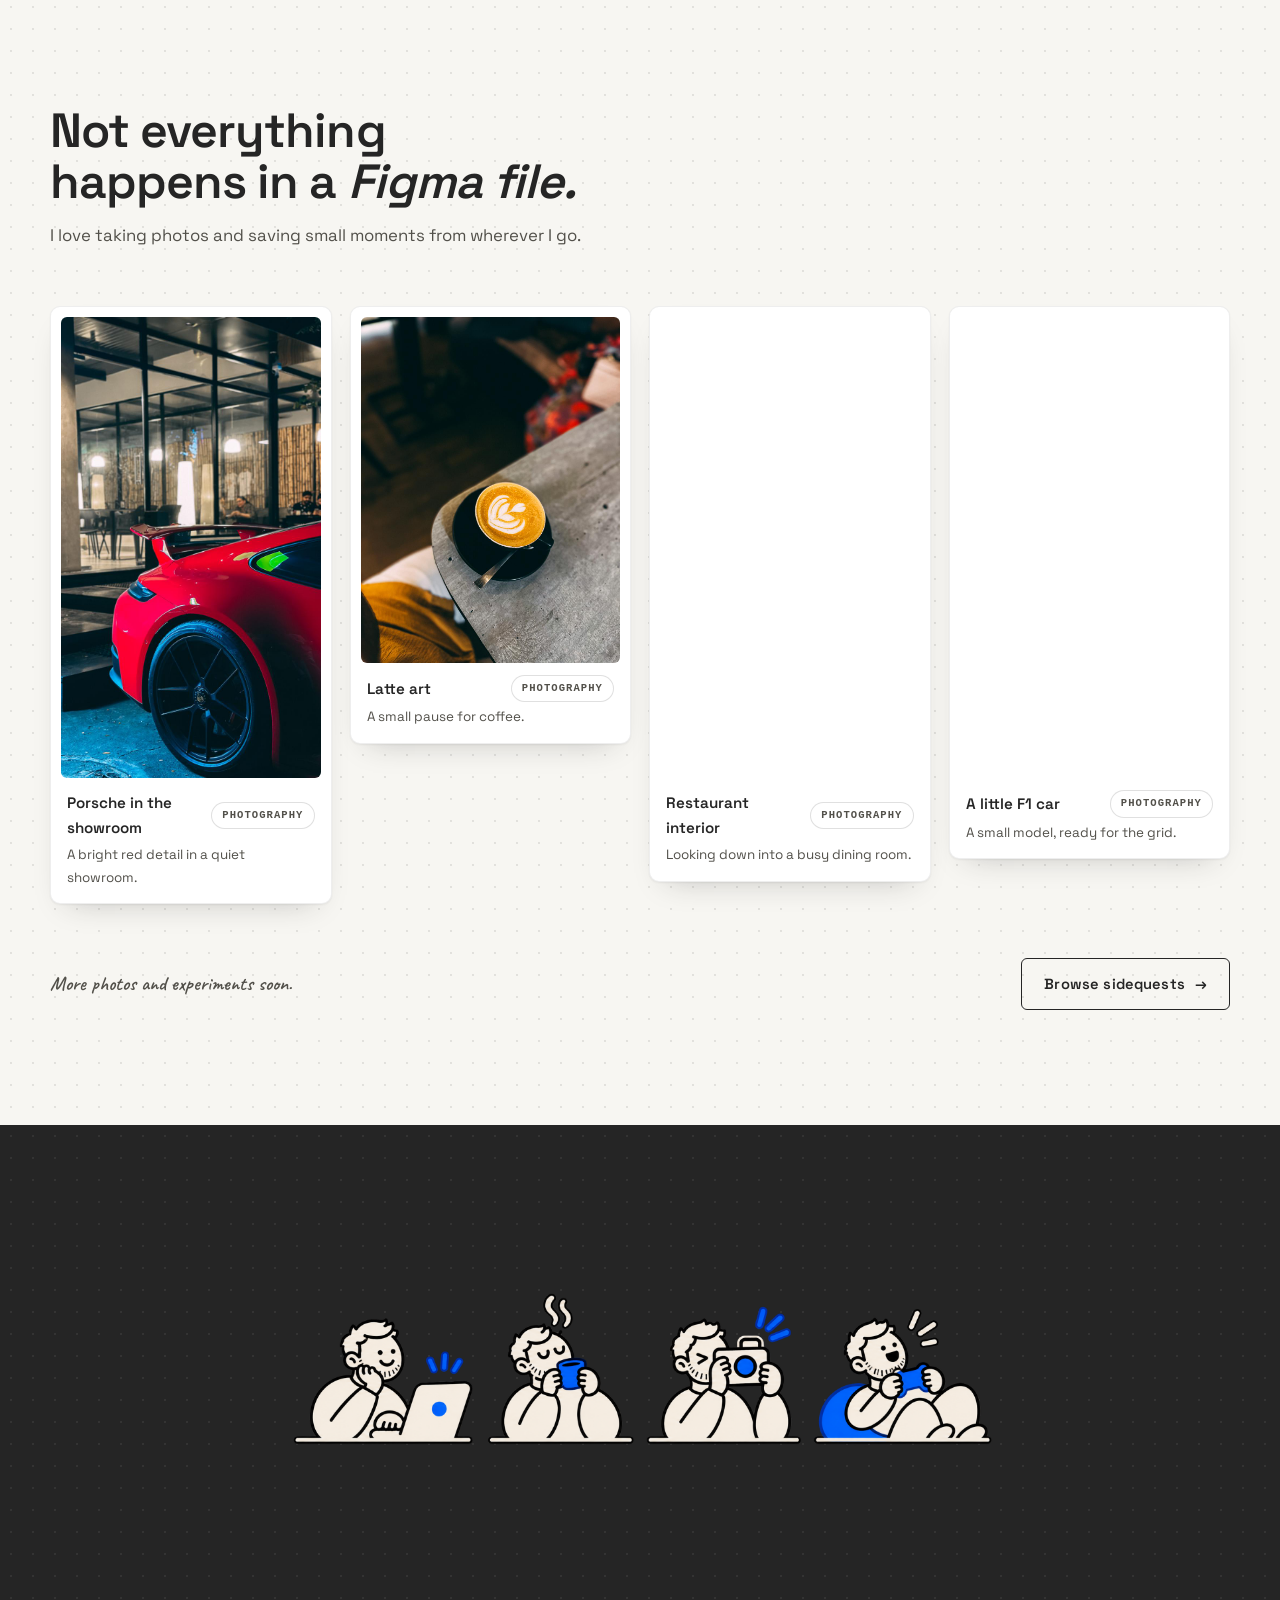
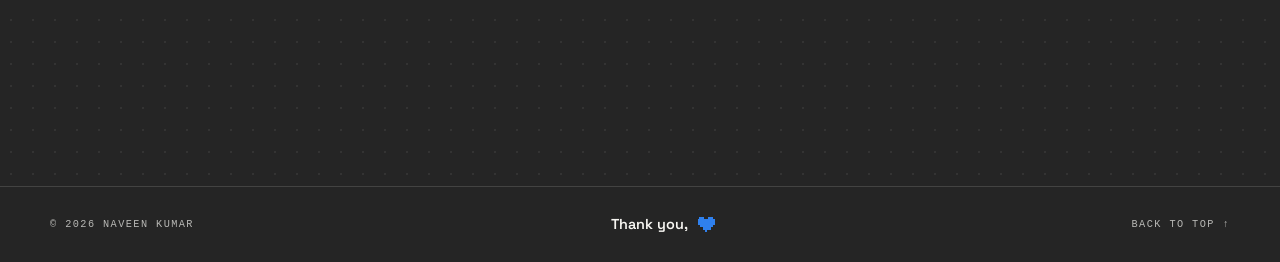
==== commit 2d17b2b2: "Use profile photo as site favicon" ====
--- a/index.html
+++ b/index.html
@@ -18,7 +18,7 @@
   <meta property="og:image" content="https://www.mrnk.in/assets/og-image.png">
   <meta name="twitter:card" content="summary_large_image">
 
-  <link rel="icon" type="image/svg+xml" href="assets/favicon.svg">
+  <link rel="icon" type="image/jpeg" href="assets/profile/naveen.jpg">
 
   <link rel="preconnect" href="https://fonts.googleapis.com">
   <link rel="preconnect" href="https://fonts.gstatic.com" crossorigin>
--- a/styles.css
+++ b/styles.css
@@ -2188,7 +2188,33 @@
 .chat-message { max-width: min(88%, 620px); padding: 13px 16px; border-radius: 16px; font-size: 14px; line-height: 1.65; overflow-wrap: anywhere; }
 .chat-message--user { align-self: flex-end; background: #e9e8e4; }
 .chat-message--assistant { align-self: flex-start; padding-left: 0; background: transparent; }
-.chat-compose-area { width: min(760px, 100%); padding: 0 28px 22px; }
+
+.chat-related-links {
+  display: flex;
+  flex-wrap: wrap;
+  gap: 8px;
+  max-width: min(88%, 620px);
+  margin-top: -8px;
+}
+.chat-related-links a {
+  display: inline-flex;
+  align-items: center;
+  gap: 6px;
+  padding: 8px 12px;
+  border: 1px solid rgba(49, 133, 237, .25);
+  border-radius: 999px;
+  background: #eef5ff;
+  color: #1459a5;
+  font-size: 13px;
+  font-weight: 600;
+  line-height: 1.35;
+  text-decoration: none;
+  transition: background .15s ease, border-color .15s ease, transform .15s ease;
+}
+.chat-related-links a::after { content: "↗"; font-size: 12px; }
+.chat-related-links a:hover { background: #dcecff; border-color: rgba(49, 133, 237, .5); transform: translateY(-1px); }
+.chat-related-links a:focus-visible { outline: 3px solid rgba(49, 133, 237, .35); outline-offset: 2px; }
+\n.chat-compose-area { width: min(760px, 100%); padding: 0 28px 22px; }
 .chat-compose {
   position: relative;
   display: flex;
